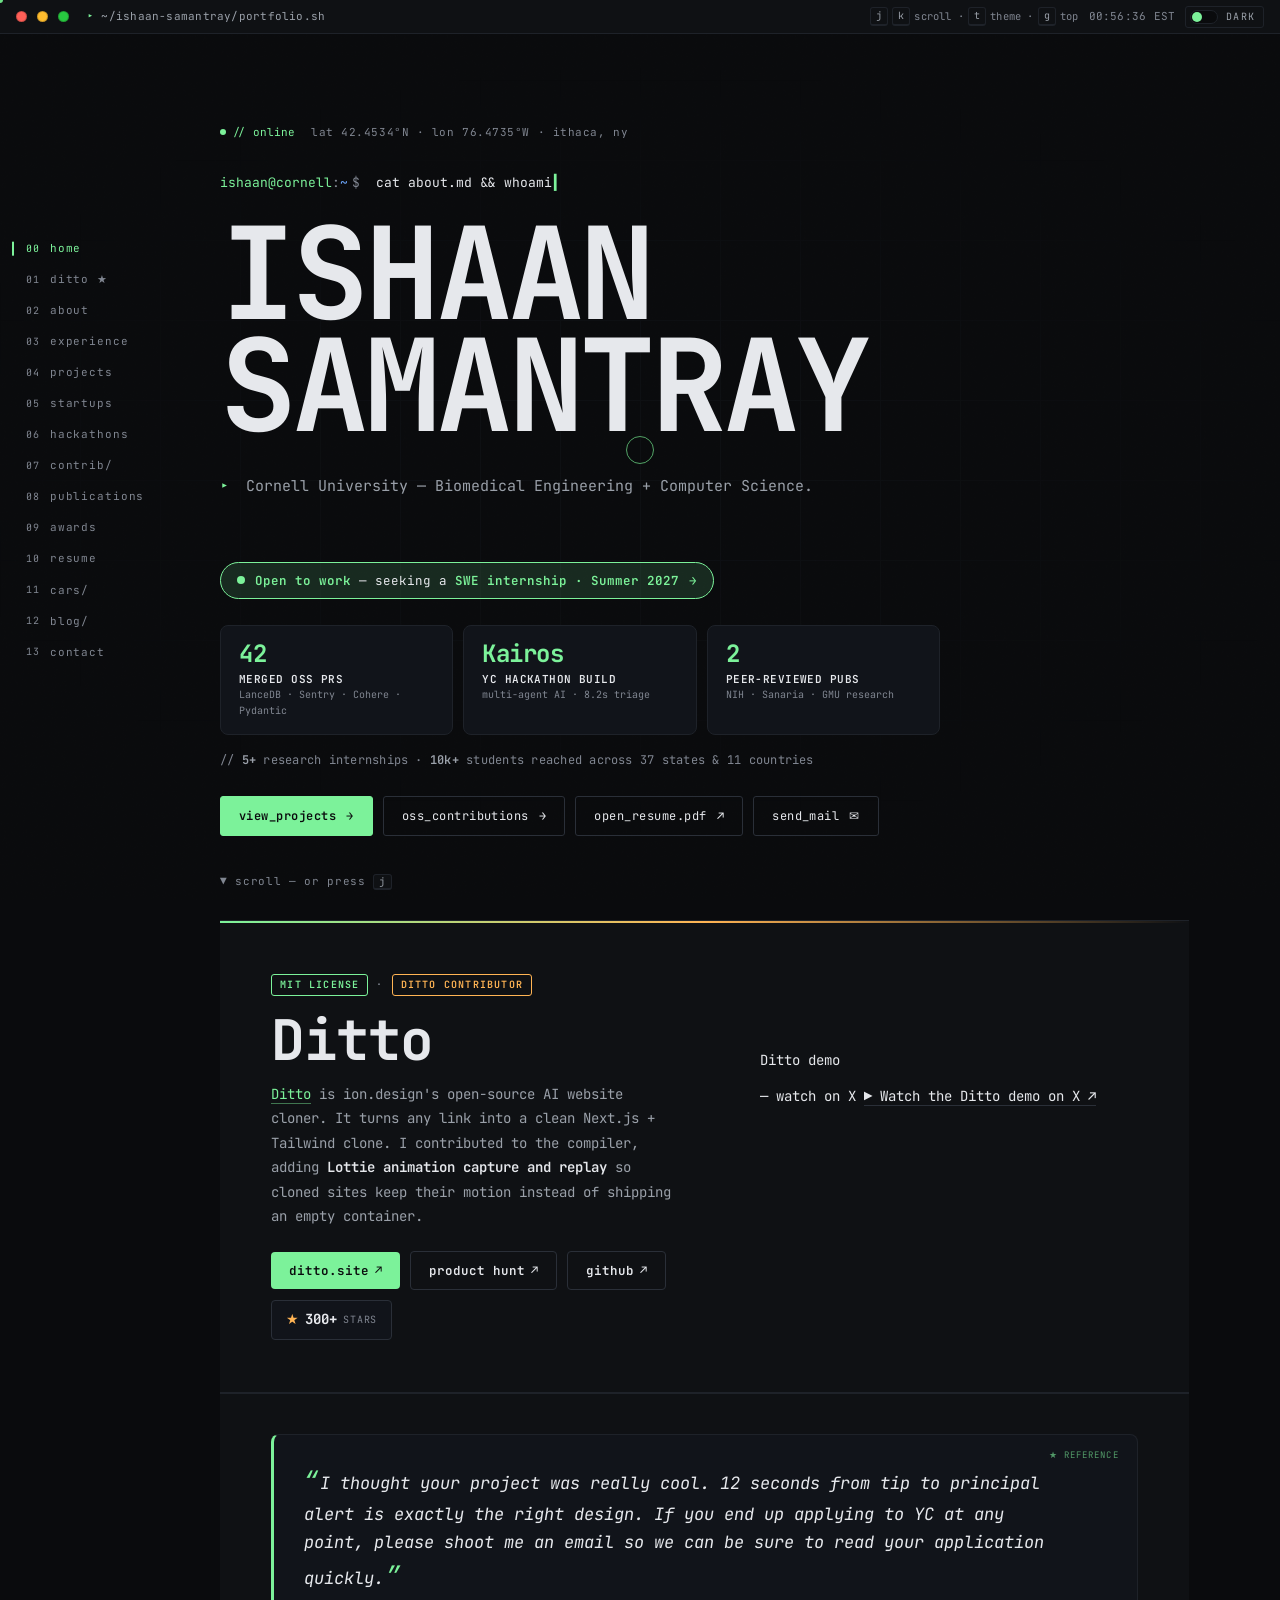
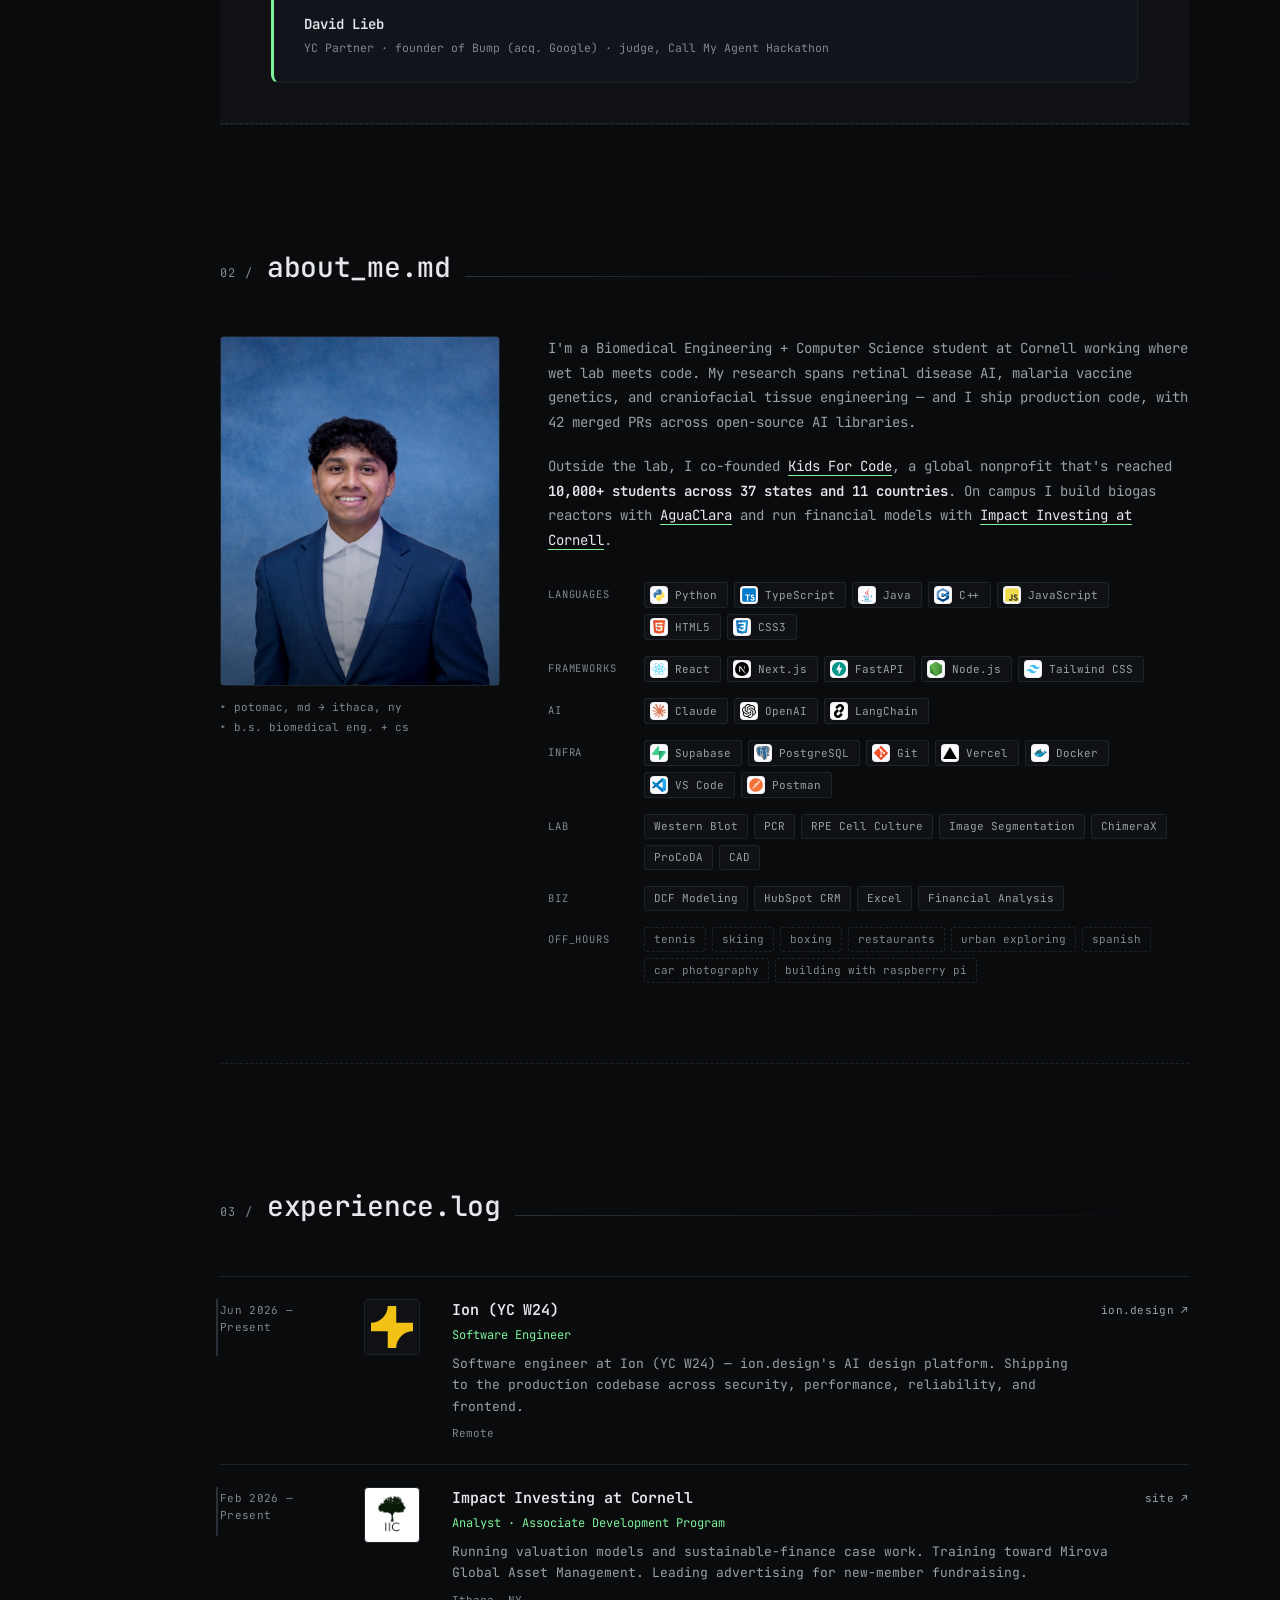
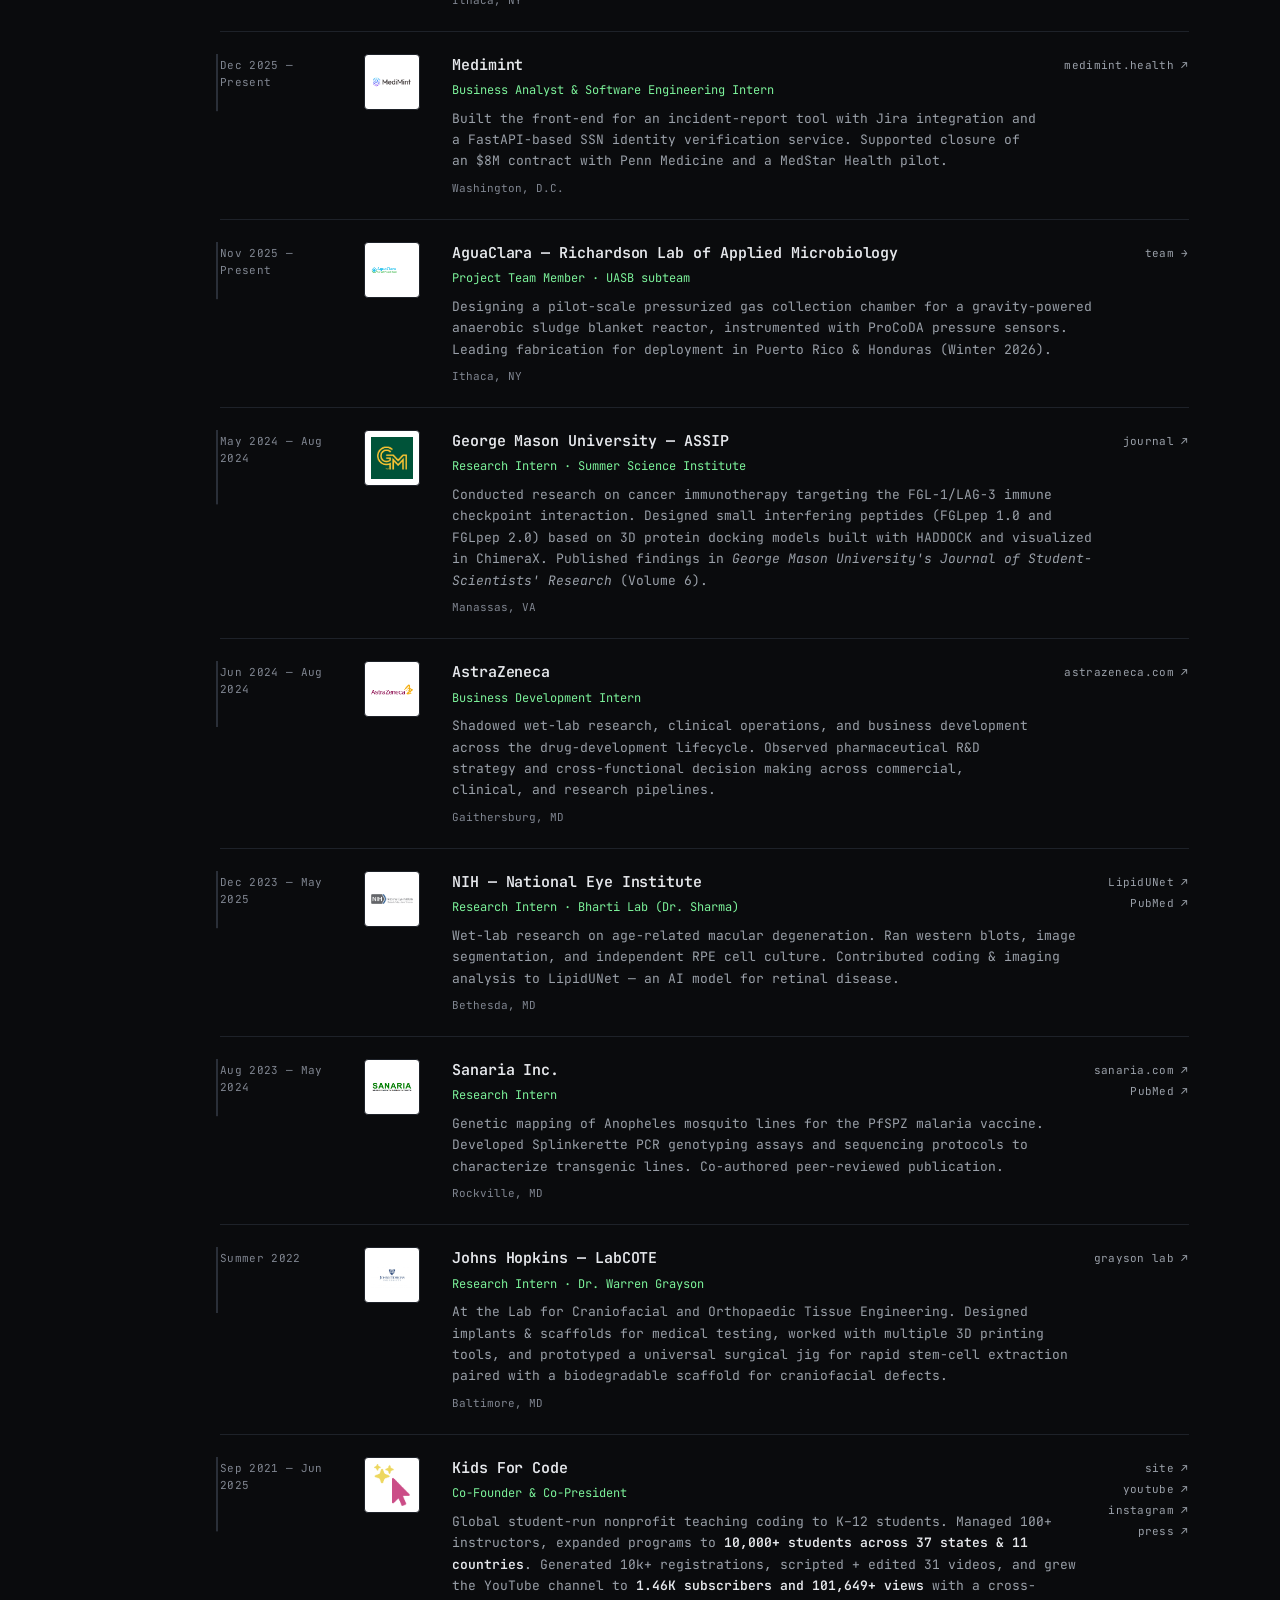
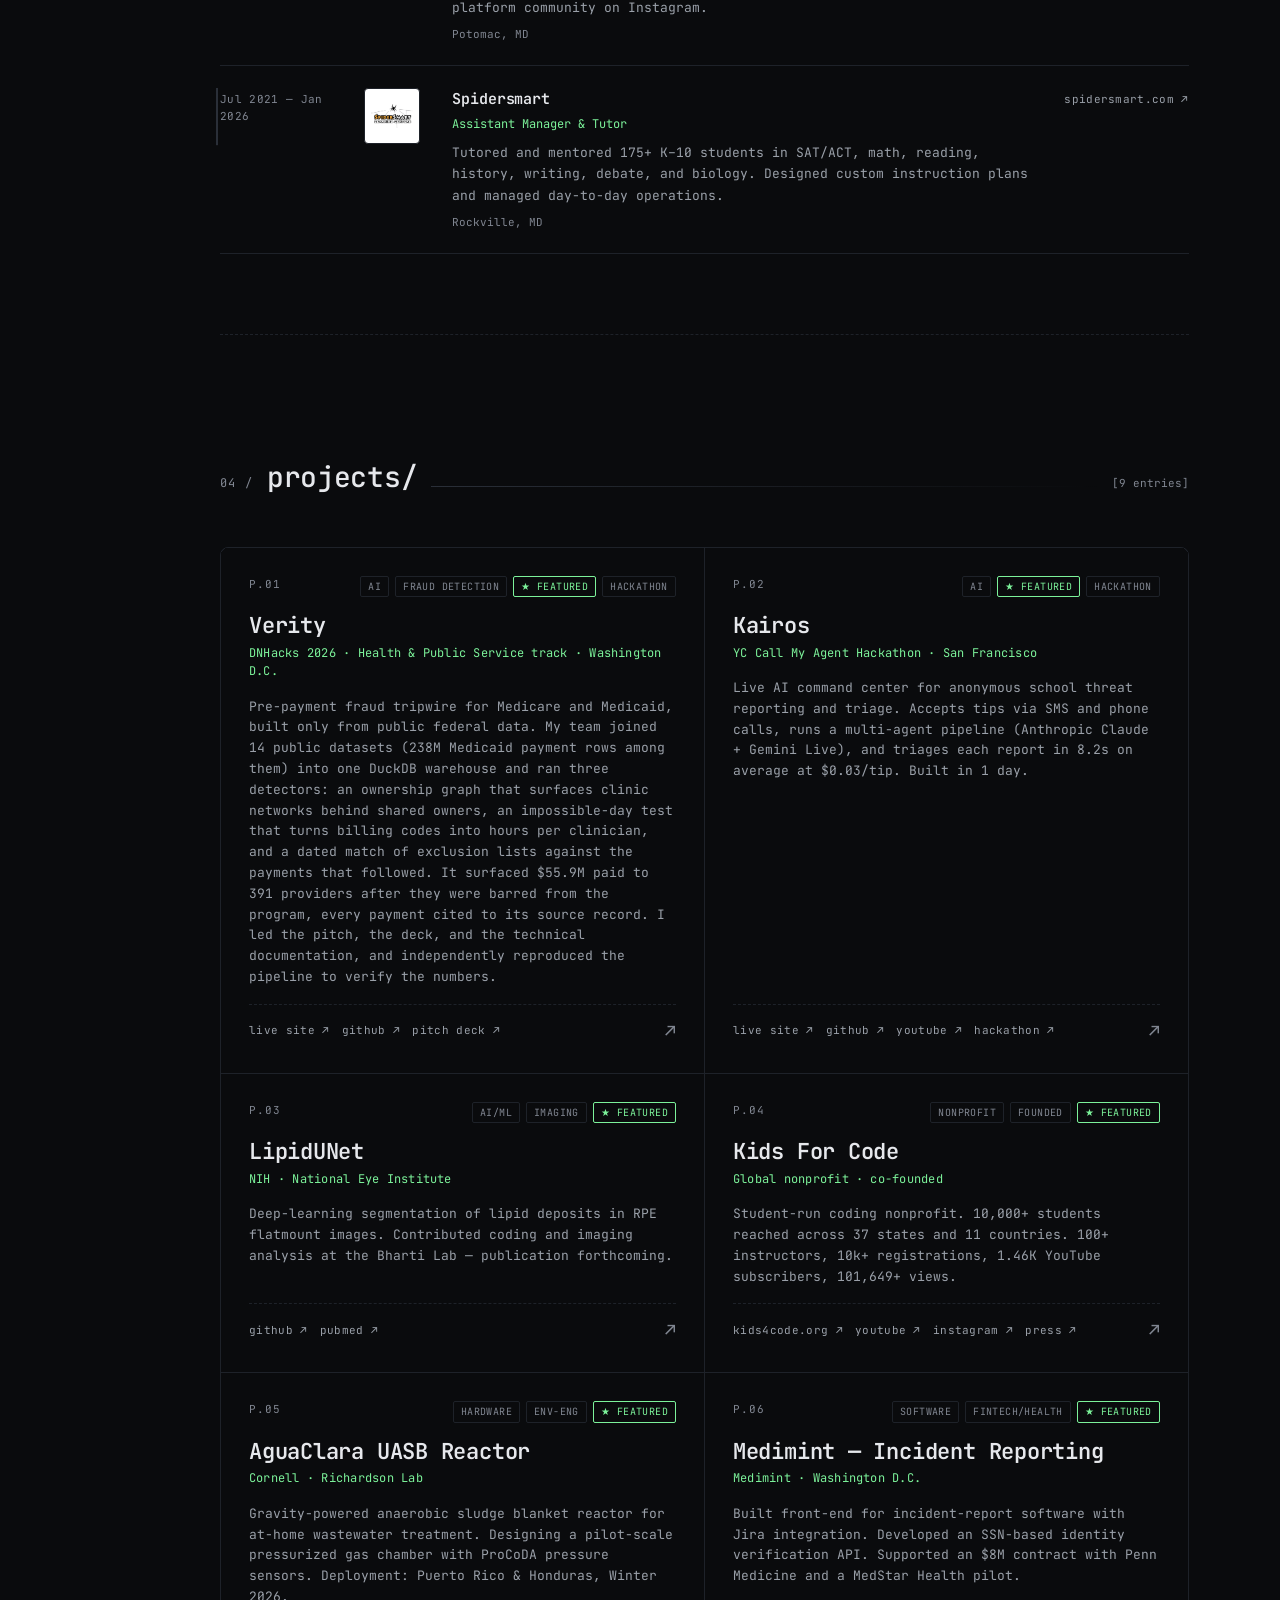
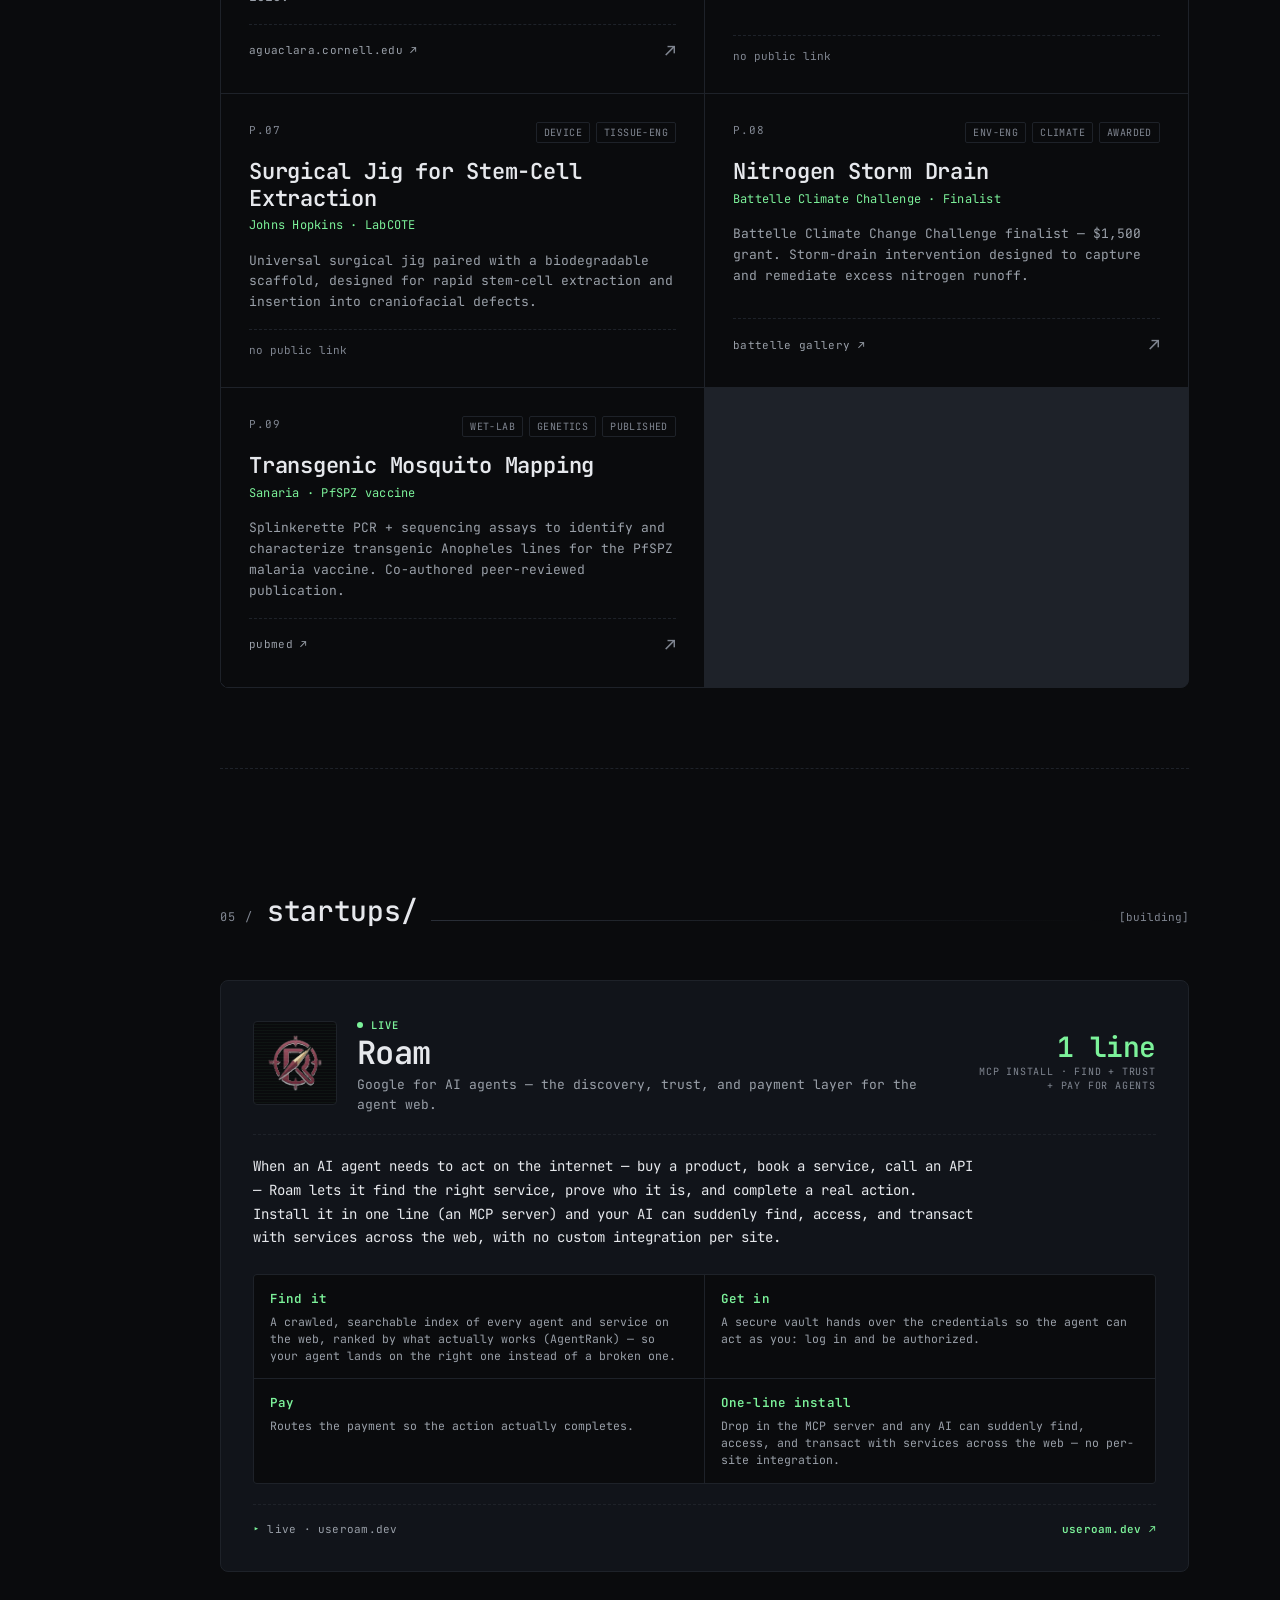
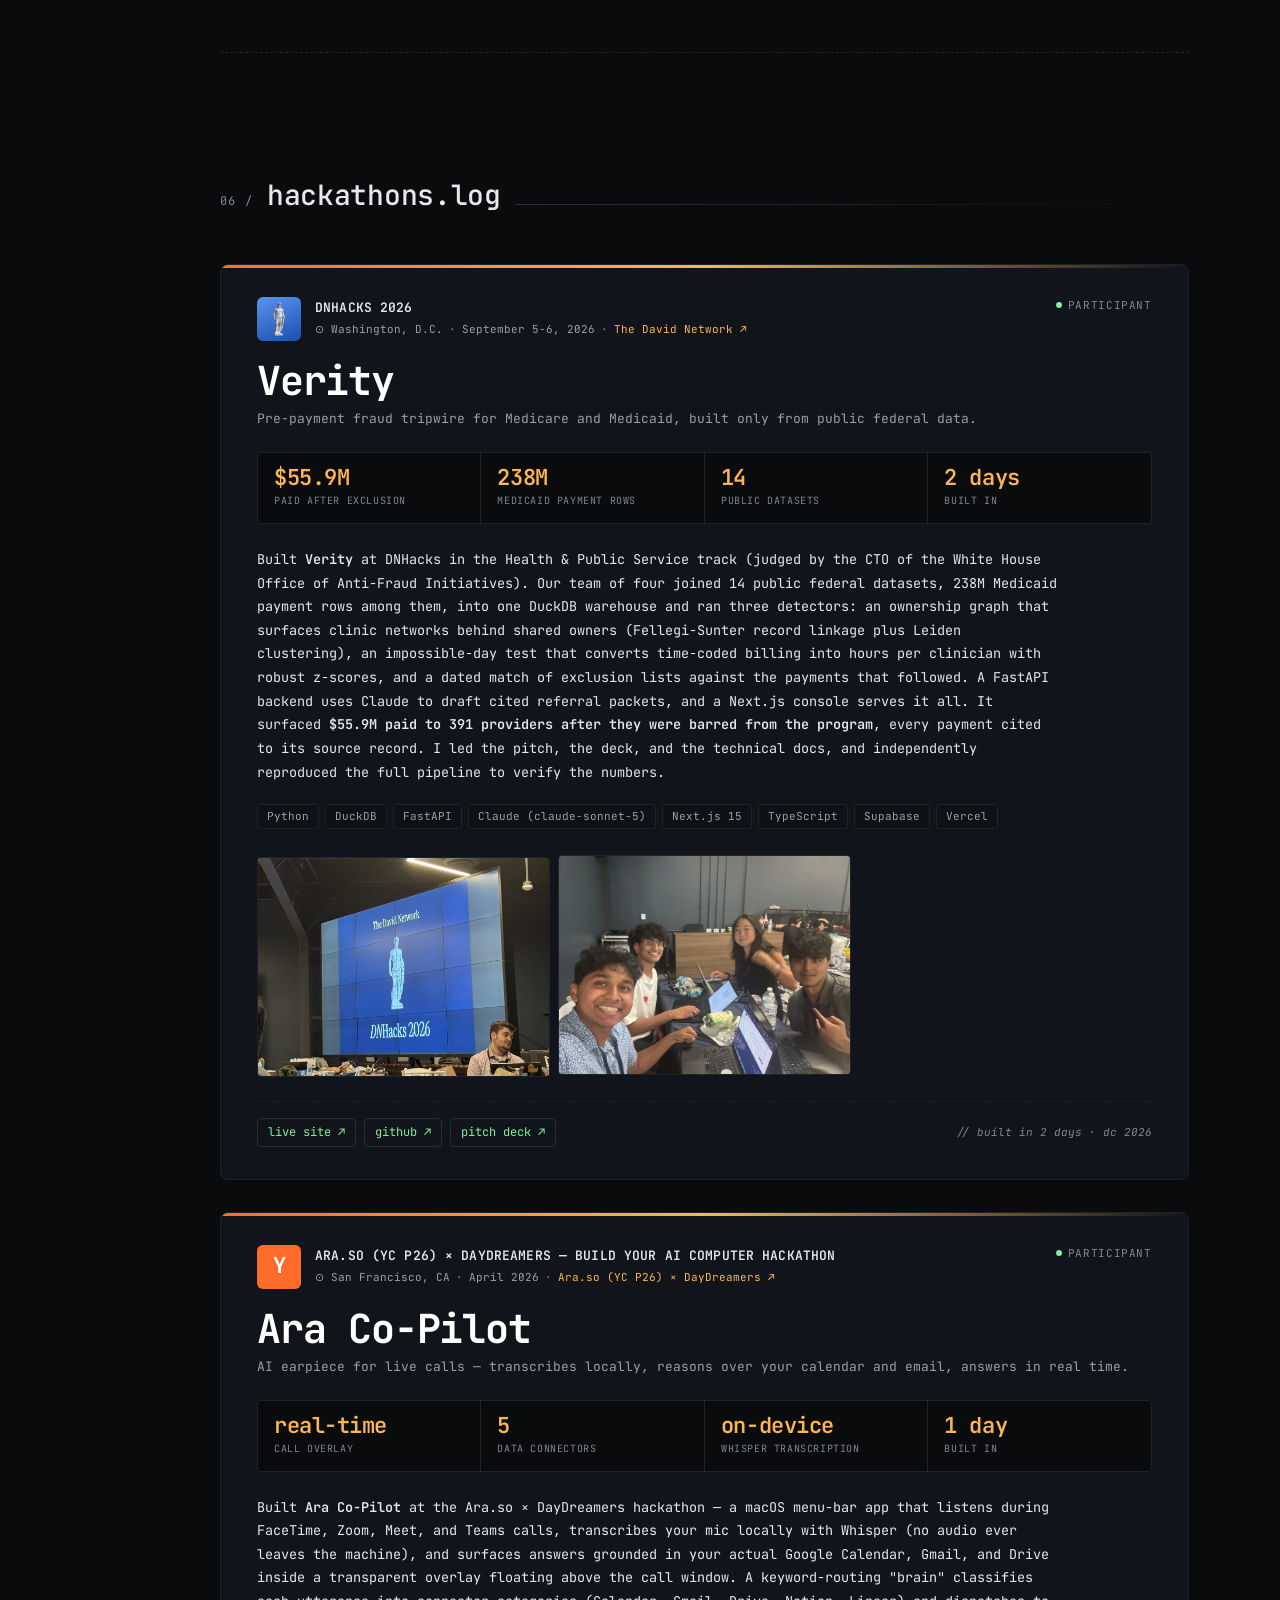
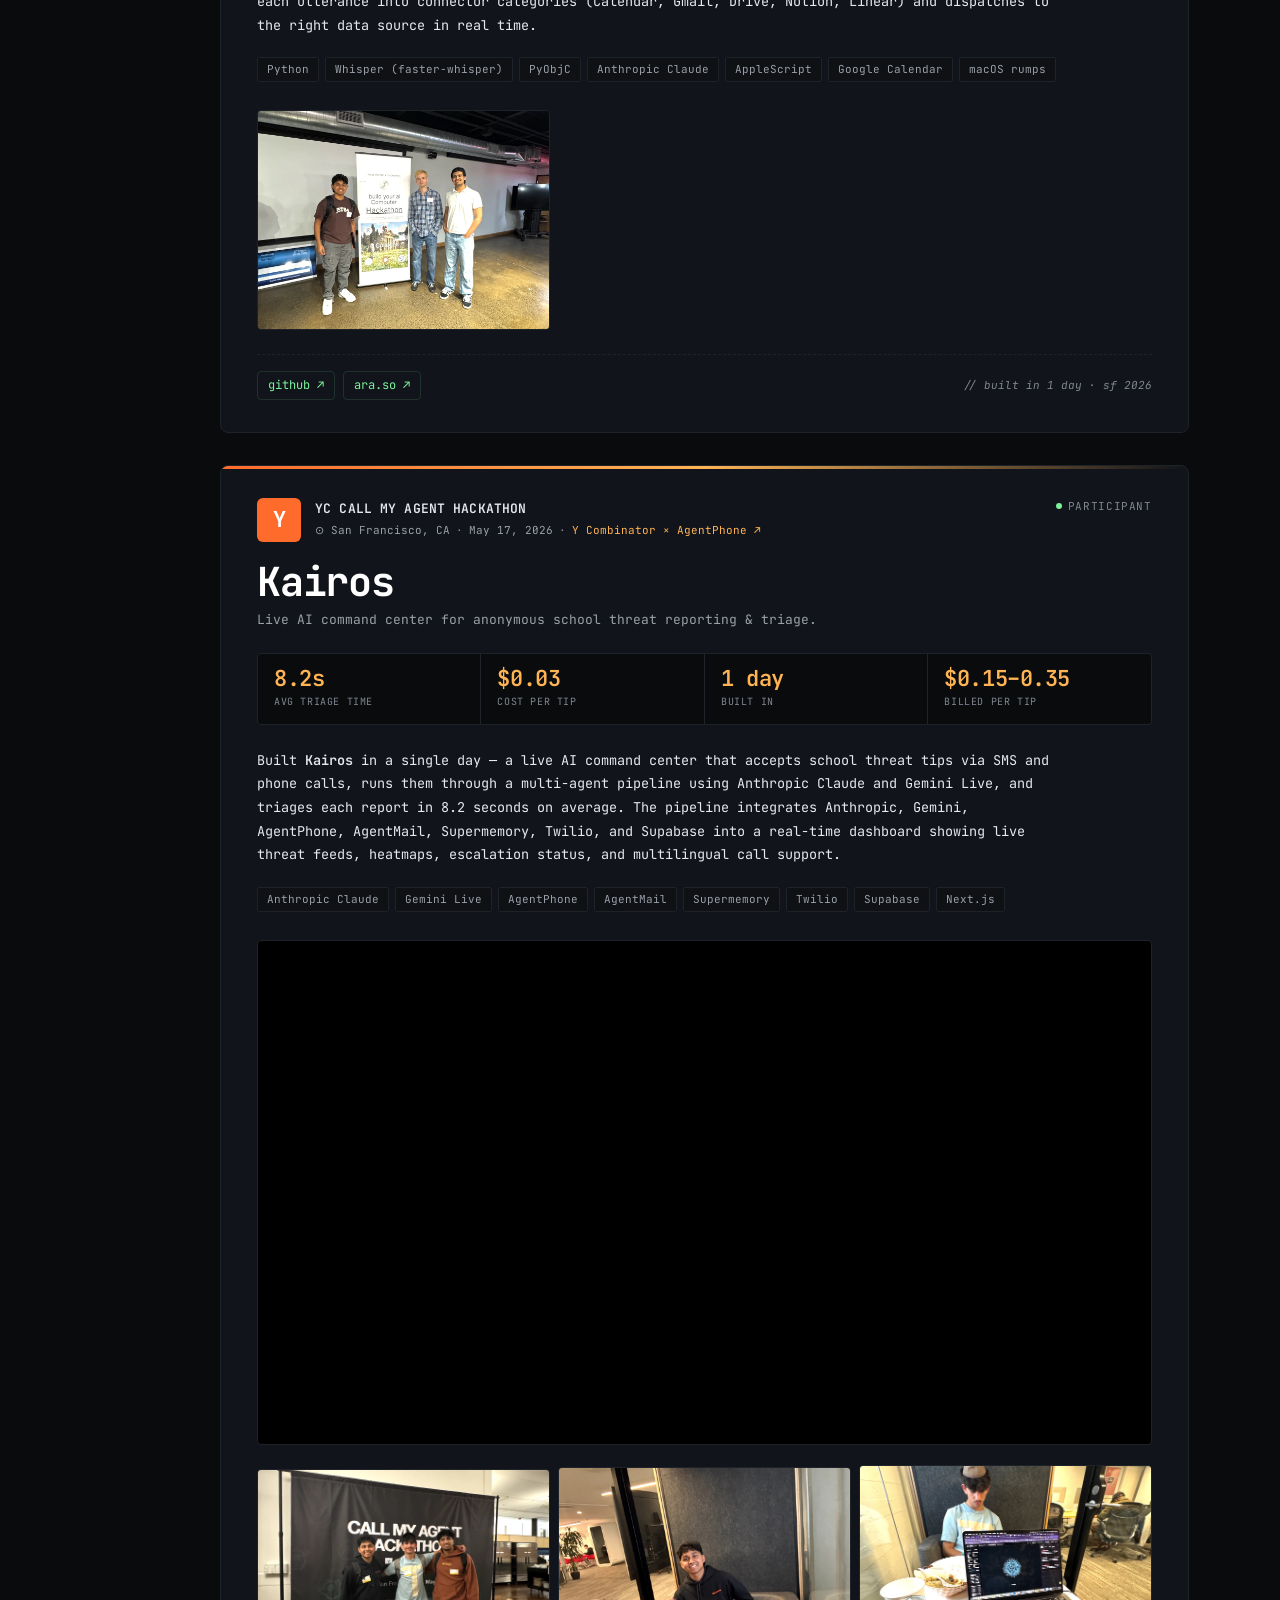
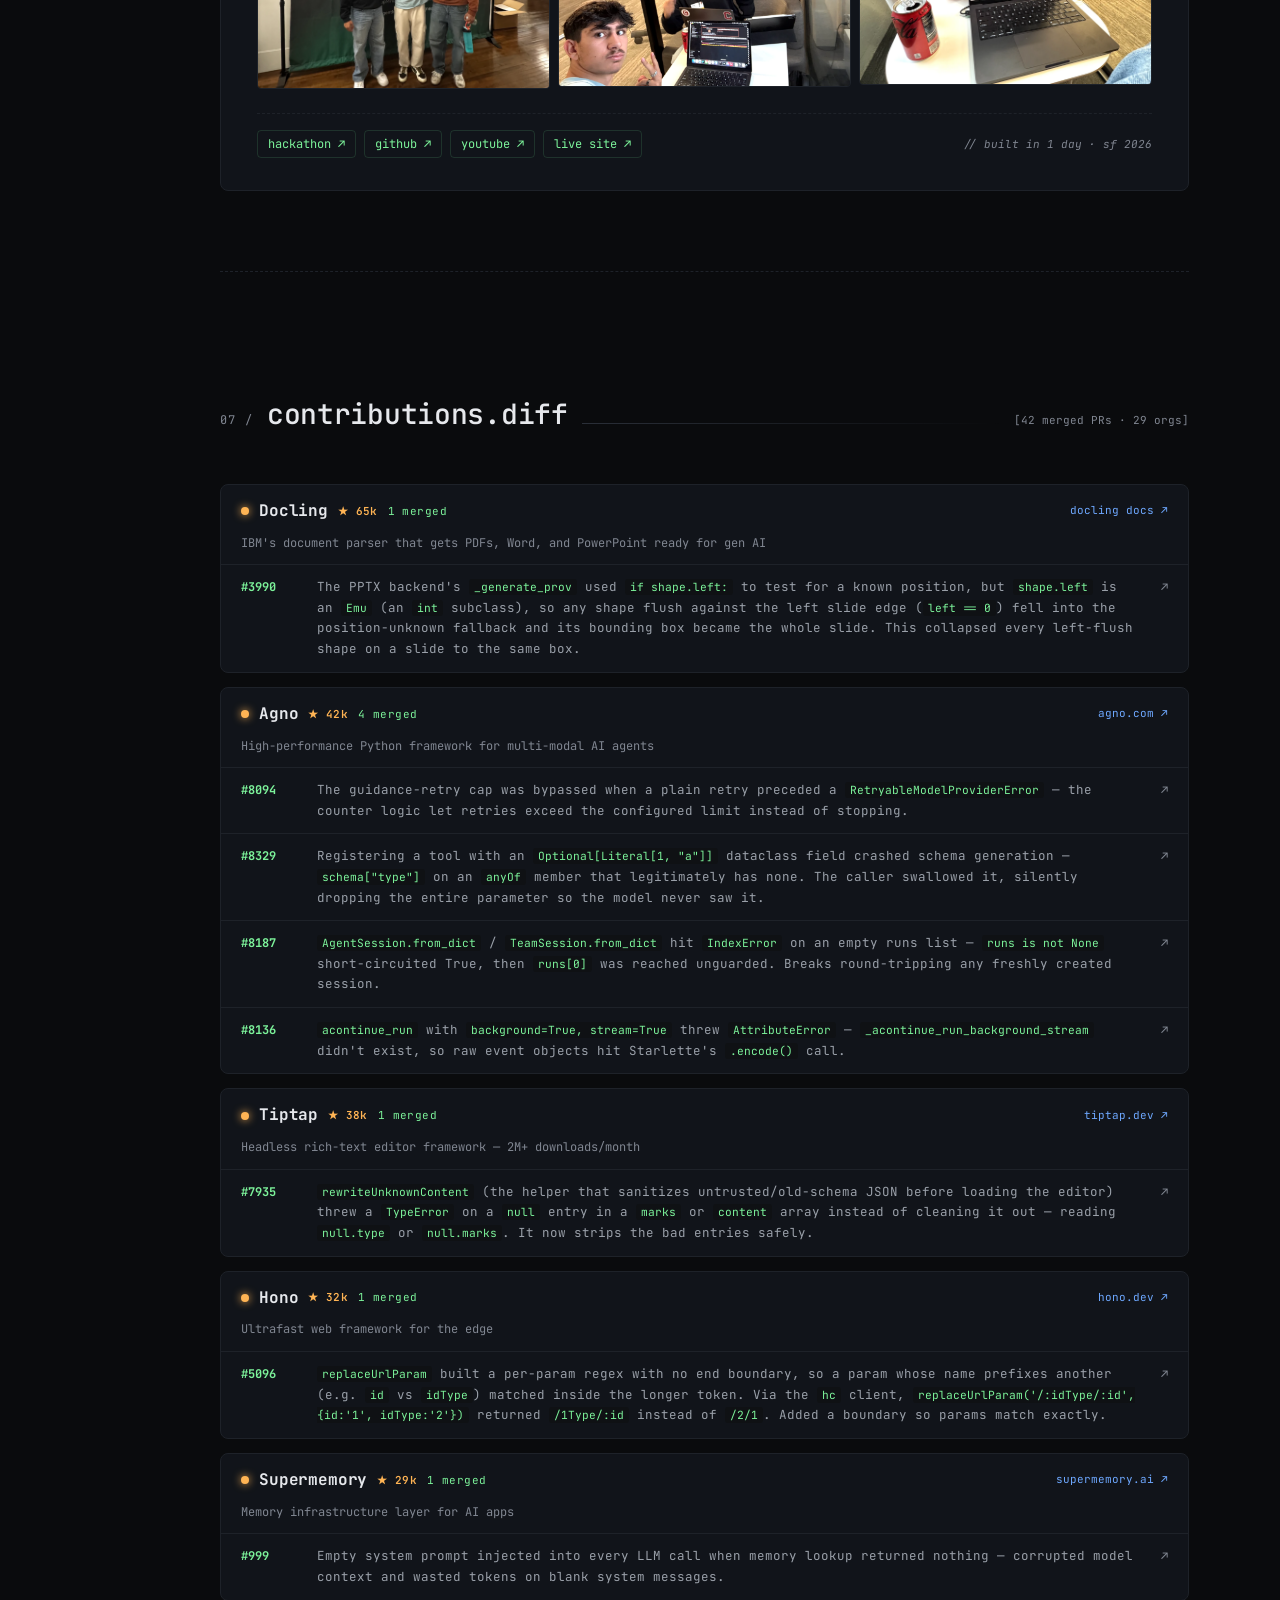
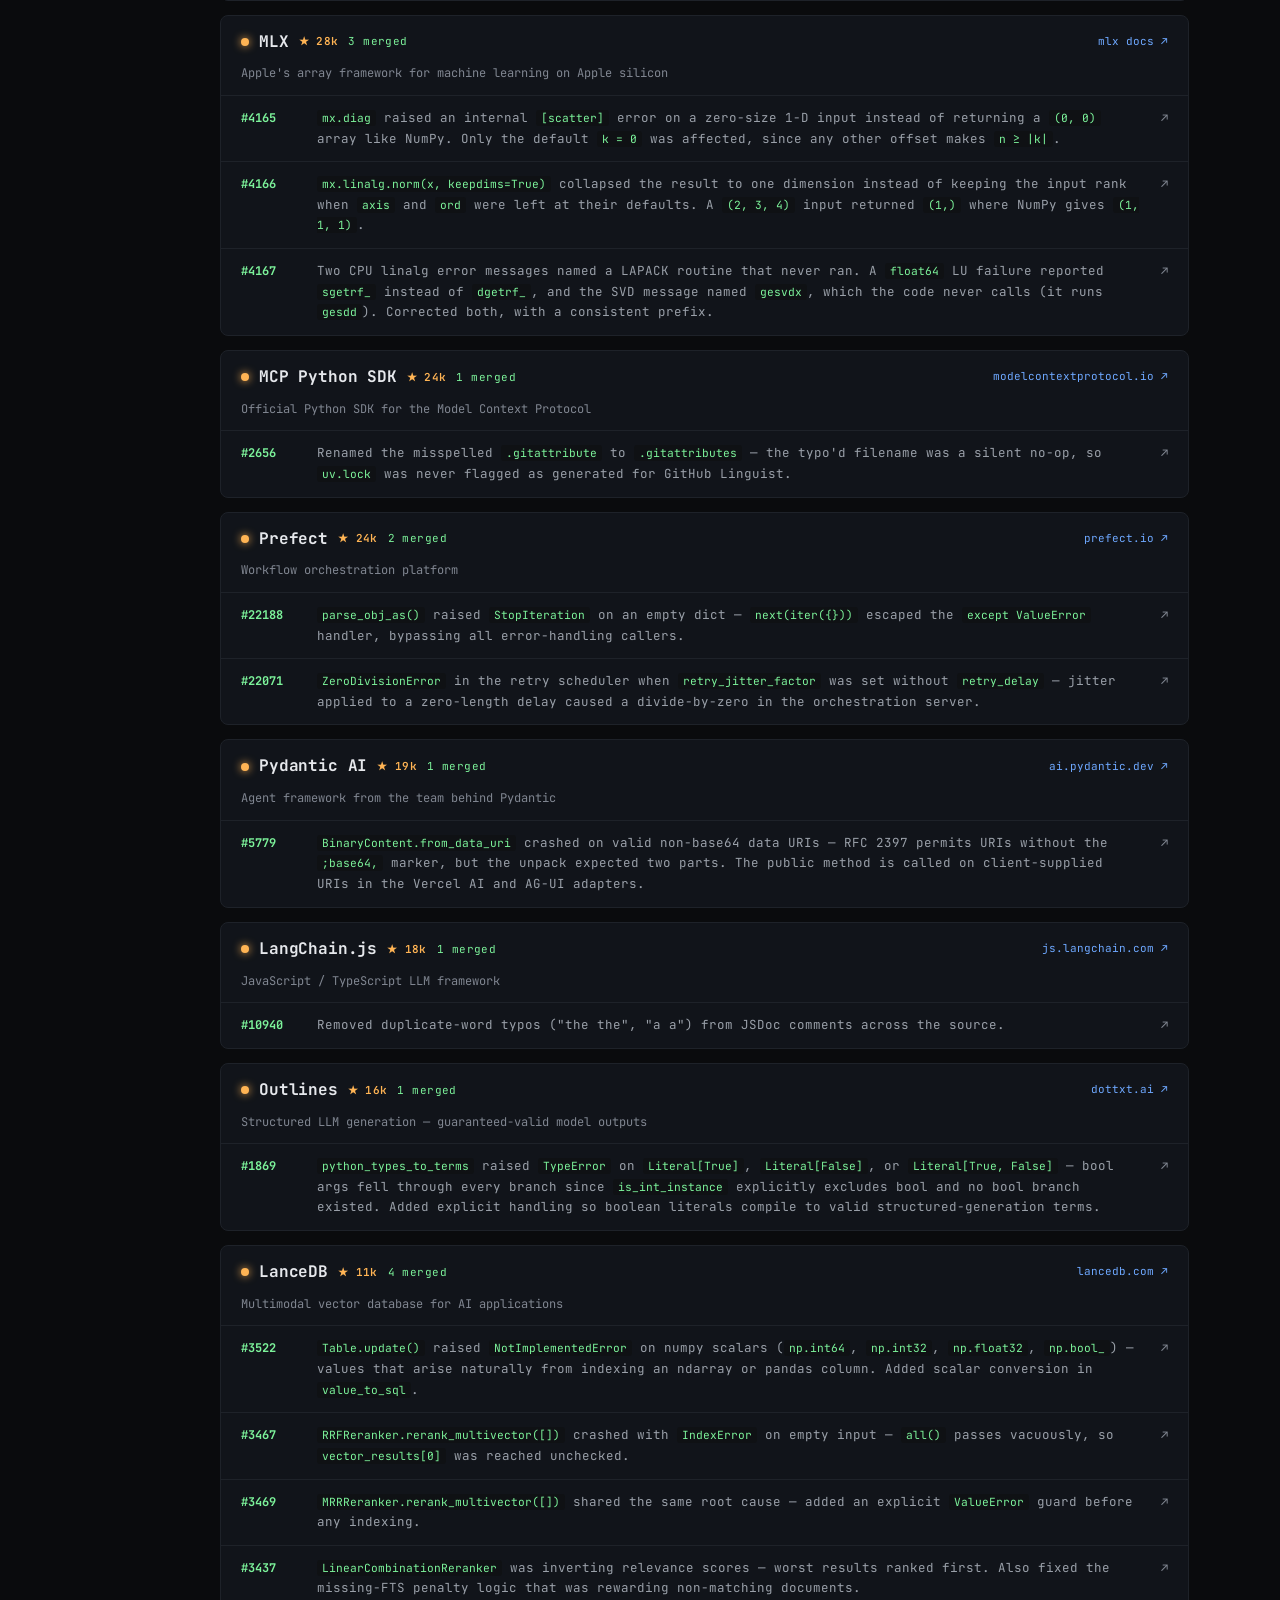
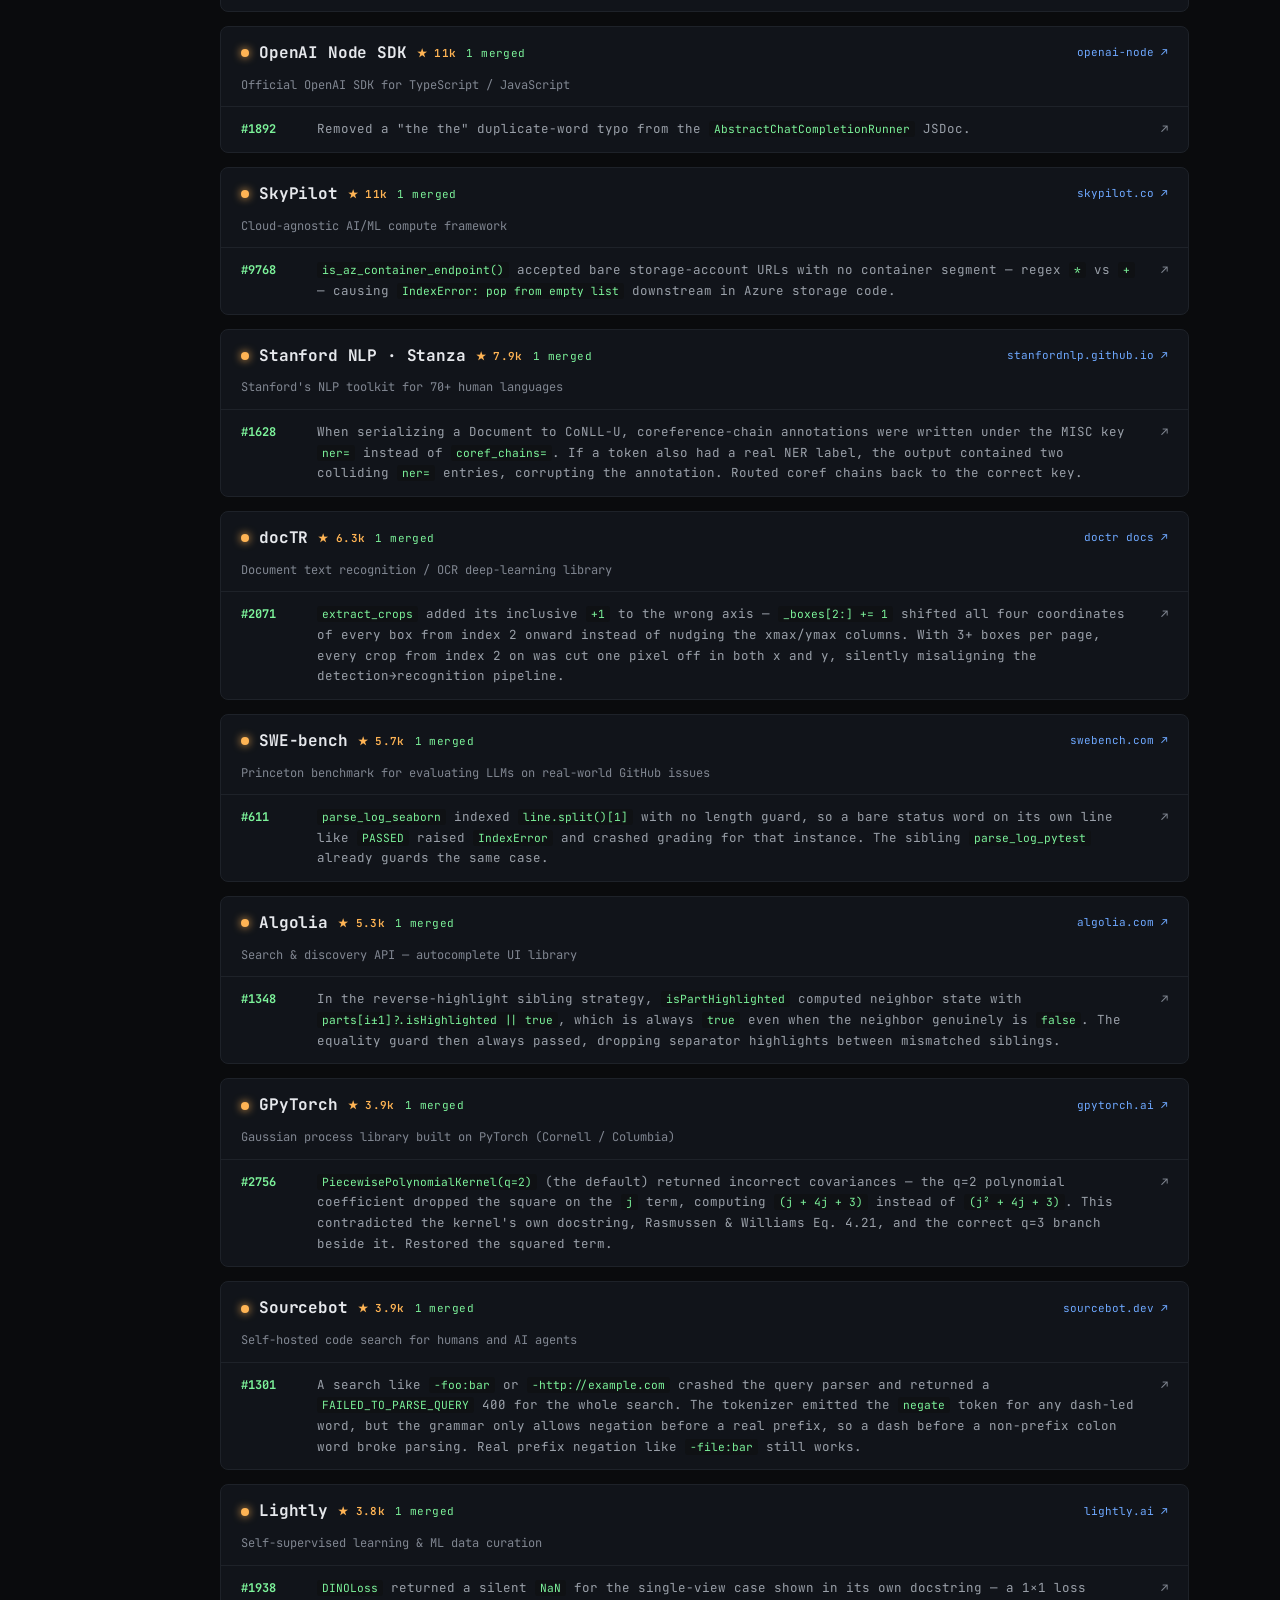
==== index.html @ f6af76b7 "DNHacks/Verity: add event photos and DNHacks badge" ====
<!doctype html>
<html lang="en">
<head>
<meta charset="utf-8"/>
<meta name="viewport" content="width=device-width,initial-scale=1"/>
<title>Ishaan Samantray — Biomedical Engineering + CS @ Cornell</title>
<meta name="description" content="Ishaan Samantray — Biomedical Engineering + Computer Science at Cornell. 42 merged open-source PRs (LanceDB, Sentry, Cohere, Pydantic, Langfuse), AI hackathon builds, and peer-reviewed research. Seeking a SWE internship for Summer 2027." />
<link rel="canonical" href="https://ishaansamantray.com/" />

<!-- Open Graph / social preview -->
<meta property="og:type" content="website" />
<meta property="og:url" content="https://ishaansamantray.com/" />
<meta property="og:title" content="Ishaan Samantray — Biomedical Engineering + CS @ Cornell" />
<meta property="og:description" content="42 merged open-source PRs · AI hackathon builds · peer-reviewed research. Seeking a SWE internship — Summer 2027." />
<meta property="og:image" content="https://ishaansamantray.com/assets/og-card.png" />
<meta property="og:image:width" content="1200" />
<meta property="og:image:height" content="630" />
<meta property="og:image:alt" content="Ishaan Samantray — Biomedical Engineering + CS at Cornell" />
<meta property="og:site_name" content="Ishaan Samantray" />

<!-- Twitter -->
<meta name="twitter:card" content="summary_large_image" />
<meta name="twitter:title" content="Ishaan Samantray — Biomedical Engineering + CS @ Cornell" />
<meta name="twitter:description" content="42 merged open-source PRs · AI hackathon builds · peer-reviewed research. Seeking a SWE internship — Summer 2027." />
<meta name="twitter:image" content="https://ishaansamantray.com/assets/og-card.png" />
<meta name="twitter:image:alt" content="Ishaan Samantray — Biomedical Engineering + CS at Cornell" />

<!-- Favicon (SVG monogram — IS in terminal green) -->
<link rel="icon" type="image/svg+xml" href="favicon.svg" />
<link rel="mask-icon" href="favicon.svg" color="#7cf29a" />
<meta name="theme-color" content="#0a0b0d" />

<link rel="preconnect" href="https://fonts.googleapis.com">
<link rel="preconnect" href="https://fonts.gstatic.com" crossorigin>
<link href="https://fonts.googleapis.com/css2?family=JetBrains+Mono:ital,wght@0,300;0,400;0,500;0,600;0,700;1,400&display=swap" rel="stylesheet">
<link rel="stylesheet" href="styles.css?v=21">

<!-- Privacy-friendly analytics (GoatCounter). To activate: register the free
     subdomain "ishaansamantray" at https://www.goatcounter.com/ — once claimed,
     this records visits with no cookies and no banner needed. -->
<script data-goatcounter="https://ishaansamantray.goatcounter.com/count"
        async src="//gc.zgo.at/count.js"></script>

<!-- Structured data so search engines can build a Person entity -->
<script type="application/ld+json">
{
  "@context": "https://schema.org",
  "@type": "Person",
  "name": "Ishaan Samantray",
  "url": "https://ishaansamantray.com/",
  "email": "is455@cornell.edu",
  "image": "https://ishaansamantray.com/assets/profile.jpg",
  "jobTitle": "Biomedical Engineering + Computer Science Student",
  "alumniOf": { "@type": "CollegeOrUniversity", "name": "Cornell University" },
  "sameAs": [
    "https://www.linkedin.com/in/ishaan-samantray1/",
    "https://github.com/devteamaegis",
    "https://x.com/IshaanSamantray",
    "https://www.instagram.com/ishaan.s06/"
  ]
}
</script>
</head>
<body data-theme="dark">
<a href="#home" class="skip-link">skip to content</a>

<!-- ============ CURSOR ORBS ============ -->
<div class="cursor-dot" id="cursorDot"></div>
<div class="cursor-ring" id="cursorRing"></div>

<!-- ============ GRID BACKDROP ============ -->
<div class="grid-bg" aria-hidden="true"></div>
<div class="noise" aria-hidden="true"></div>

<!-- ============ TOP BAR ============ -->
<header class="topbar">
  <div class="topbar-left">
    <span class="dot dot-red"></span>
    <span class="dot dot-amber"></span>
    <span class="dot dot-green"></span>
    <span class="topbar-path">~/ishaan-samantray/portfolio.sh</span>
  </div>
  <div class="topbar-right">
    <span class="topbar-hint"><kbd>j</kbd><kbd>k</kbd> scroll · <kbd>t</kbd> theme · <kbd>g</kbd> top</span>
    <span class="status" id="statusClock">--:--:--</span>
    <button class="theme-toggle" id="themeToggle" aria-label="Toggle theme">
      <span class="theme-toggle-track">
        <span class="theme-toggle-thumb"></span>
      </span>
      <span class="theme-toggle-label" id="themeLabel">DARK</span>
    </button>
  </div>
</header>

<!-- ============ SIDE NAV (tabs) ============ -->
<nav class="sidenav" aria-label="Section navigation">
  <ol>
    <li><a href="#home" data-nav="home"><span class="nav-num">00</span><span class="nav-label">home</span></a></li>
    <li><a href="#ditto" data-nav="ditto"><span class="nav-num">01</span><span class="nav-label">ditto ★</span></a></li>
    <li><a href="#about" data-nav="about"><span class="nav-num">02</span><span class="nav-label">about</span></a></li>
    <li><a href="#experience" data-nav="experience"><span class="nav-num">03</span><span class="nav-label">experience</span></a></li>
    <li><a href="#projects" data-nav="projects"><span class="nav-num">04</span><span class="nav-label">projects</span></a></li>
    <li><a href="#startups" data-nav="startups"><span class="nav-num">05</span><span class="nav-label">startups</span></a></li>
    <li><a href="#hackathons" data-nav="hackathons"><span class="nav-num">06</span><span class="nav-label">hackathons</span></a></li>
    <li><a href="#contributions" data-nav="contributions"><span class="nav-num">07</span><span class="nav-label">contrib/</span></a></li>
    <li><a href="#publications" data-nav="publications"><span class="nav-num">08</span><span class="nav-label">publications</span></a></li>
    <li><a href="#awards" data-nav="awards"><span class="nav-num">09</span><span class="nav-label">awards</span></a></li>
    <li><a href="#resume" data-nav="resume"><span class="nav-num">10</span><span class="nav-label">resume</span></a></li>
    <li><a href="#cars" data-nav="cars"><span class="nav-num">11</span><span class="nav-label">cars/</span></a></li>
    <li><a href="#blog" data-nav="blog"><span class="nav-num">12</span><span class="nav-label">blog/</span></a></li>
    <li><a href="#contact" data-nav="contact"><span class="nav-num">13</span><span class="nav-label">contact</span></a></li>
  </ol>
</nav>

<main>

  <!-- ============ SPACE GAME (temporarily disabled) ============ -->
  <!-- To restore: uncomment the Three.js + space-game.js scripts at bottom,
       and replace this comment block with the full game HTML from git history -->
  <!-- GAME_HTML_STORED_IN_GIT -->

  <!-- ============ HOME / HERO ============ -->
  <section id="home" class="hero" data-screen-label="home">
    <div class="hero-inner">
      <div class="hero-meta">
        <span class="tag">// online</span>
        <span class="meta-line">lat 42.4534°N  ·  lon 76.4735°W  ·  ithaca, ny</span>
      </div>

      <div class="hero-prompt">
        <span class="prompt-user">ishaan@cornell</span><span class="prompt-colon">:</span><span class="prompt-path">~</span><span class="prompt-dollar">$</span>
        <span id="heroCmd" class="prompt-cmd"></span><span class="caret">▍</span>
      </div>

      <h1 class="hero-name" id="heroName" aria-label="Ishaan Samantray">
        <span class="hn-line"><span class="hn-word" data-w="ISHAAN">ISHAAN</span></span>
        <span class="hn-line"><span class="hn-word" data-w="SAMANTRAY">SAMANTRAY</span></span>
      </h1>

      <div class="hero-sub">
        <div class="hero-sub-line"><span class="bullet">▸</span> Cornell University — Biomedical Engineering + Computer Science.</div>
      </div>

      <!-- availability / intent banner -->
      <a href="mailto:is455@cornell.edu?subject=SWE%20Internship%20—%20Summer%202027" class="hero-avail" data-cursor="link">
        <span class="hero-avail-dot"></span>
        <span class="hero-avail-text"><strong>Open to work</strong> — seeking a <strong>SWE internship · Summer 2027</strong></span>
        <span class="hero-avail-arr">→</span>
      </a>

      <!-- selected highlights strip -->
      <div class="hero-highlights">
        <a class="hl" href="#contributions" data-cursor="link">
          <span class="hl-num">42</span>
          <span class="hl-label">merged OSS PRs<br><span class="hl-sub">LanceDB · Sentry · Cohere · Pydantic</span></span>
        </a>
        <a class="hl" href="#projects" data-cursor="link">
          <span class="hl-num">Kairos</span>
          <span class="hl-label">YC hackathon build<br><span class="hl-sub">multi-agent AI · 8.2s triage</span></span>
        </a>
        <a class="hl" href="#publications" data-cursor="link">
          <span class="hl-num">2</span>
          <span class="hl-label">peer-reviewed pubs<br><span class="hl-sub">NIH · Sanaria · GMU research</span></span>
        </a>
      </div>

      <div class="hero-proof">// <b>5+</b> research internships · <b>10k+</b> students reached across 37 states &amp; 11 countries</div>

      <div class="hero-cta">
        <a href="#projects" class="btn btn-primary" data-cursor="link">
          <span>view_projects</span><span class="arr">→</span>
        </a>
        <a href="#contributions" class="btn btn-ghost" data-cursor="link">
          <span>oss_contributions</span><span class="arr">→</span>
        </a>
        <a href="assets/IshaanSamantray-Resume.pdf?v=3" target="_blank" rel="noopener" class="btn btn-ghost" data-cursor="link">
          <span>open_resume.pdf</span><span class="arr">↗</span>
        </a>
        <a href="mailto:is455@cornell.edu" class="btn btn-ghost" data-cursor="link">
          <span>send_mail</span><span class="arr">✉</span>
        </a>
      </div>
    </div>

    <div class="scroll-hint">▼ scroll — or press <kbd>j</kbd></div>

  </section>

  <!-- ============ DITTO FEATURE ============ -->
  <section id="ditto" class="ditto-feature" data-screen-label="ditto">
    <div class="ditto-inner">
      <div class="ditto-text">
        <div class="ditto-badge">
          <span class="ditto-badge-mit">MIT LICENSE</span>
          <span class="ditto-badge-sep">·</span>
          <span class="ditto-badge-contrib">DITTO CONTRIBUTOR</span>
        </div>
        <h2 class="ditto-title">Ditto</h2>
        <p class="ditto-desc">
          <a href="https://www.ditto.site" target="_blank" rel="noopener">Ditto</a> is ion.design's open-source AI website cloner. It turns any link into a clean Next.js + Tailwind clone. I contributed to the compiler, adding <strong>Lottie animation capture and replay</strong> so cloned sites keep their motion instead of shipping an empty container.
        </p>
        <div class="ditto-actions">
          <a class="ditto-btn" href="https://www.ditto.site" target="_blank" rel="noopener" data-cursor="link">ditto.site <span class="arr">↗</span></a>
          <a class="ditto-btn ditto-btn-ghost" href="https://www.producthunt.com/products/ditto-site" target="_blank" rel="noopener" data-cursor="link">product hunt <span class="arr">↗</span></a>
          <a class="ditto-btn ditto-btn-ghost" href="https://github.com/ion-design/ditto.site" target="_blank" rel="noopener" data-cursor="link">github <span class="arr">↗</span></a>
          <a class="ditto-star" href="https://github.com/ion-design/ditto.site" target="_blank" rel="noopener" title="ion-design/ditto.site on GitHub" data-cursor="link">
            <span class="ditto-star-ico">★</span>
            <span class="ditto-star-count" id="dittoStars">…</span>
            <span class="ditto-star-label">stars</span>
          </a>
        </div>
      </div>
      <div class="ditto-video">
        <blockquote class="twitter-tweet" data-theme="dark" data-conversation="none" data-align="center">
          <p lang="en" dir="ltr">Ditto demo</p>
          &mdash; watch on X
          <a href="https://twitter.com/samraaj/status/2074232720851652821">▶ Watch the Ditto demo on X ↗</a>
        </blockquote>
      </div>
    </div>
  </section>

  <!-- ============ REFERENCES / TESTIMONIALS (hidden until populated) ============ -->
  <section id="references" class="references-band" data-screen-label="references" style="display:none">
    <div class="refs-list" id="refsList"></div>
  </section>

  <!-- ============ NOW / RECENT NEWS ============ -->
  <div class="now-panel" id="nowPanel" aria-label="Recent news" style="display:none">
    <div class="now-header">
      <span class="now-pulse"></span>
      <span class="now-label">now</span>
      <span class="now-sub">// what I'm currently building</span>
    </div>
    <div class="now-cards" id="nowCards">
      <!-- injected by JS -->
    </div>
  </div>

  <!-- ============ ABOUT ============ -->
  <section id="about" class="section" data-screen-label="about">
    <div class="section-head">
      <span class="section-num">02 /</span>
      <h2 class="section-title">about_me.md</h2>
      <span class="section-rule"></span>
    </div>

    <div class="about-grid">
      <div class="about-photo">
        <div class="photo-frame" id="photoFrame">
          <div class="photo-placeholder">
            <span class="ph-text">[ your_photo.jpg ]</span>
            <span class="ph-sub">drop a photo in <code>assets/profile.jpg</code></span>
          </div>
          <img id="profileImg" src="assets/profile.jpg?v=1" alt="Ishaan Samantray" loading="lazy" decoding="async">
          <div class="photo-overlay"></div>
        </div>
        <div class="photo-caption">
          <div>▸ potomac, md → ithaca, ny</div>
          <div>▸ b.s. biomedical eng. + cs</div>
        </div>
      </div>

      <div class="about-copy">
        <p class="lede">
          I'm a Biomedical Engineering + Computer Science student at Cornell working where wet lab meets code.
          My research spans retinal disease AI, malaria vaccine genetics,
          and craniofacial tissue engineering — and I ship production code, with 42 merged PRs across open-source AI libraries.
        </p>

        <p>
          Outside the lab, I co-founded <a href="https://kids4code.org/teachers" target="_blank" rel="noopener">Kids For Code</a>, a global nonprofit that's reached <b>10,000+ students across 37 states and 11 countries</b>. On campus I build biogas reactors with <a href="https://aguaclara.cornell.edu/Team" target="_blank" rel="noopener">AguaClara</a> and run financial models with <a href="#experience" data-nav="experience">Impact Investing at Cornell</a>.
        </p>

        <div class="stack">
          <div class="stack-row">
            <span class="stack-label">languages</span>
            <div class="stack-chips">
              <span class="chip chip-logo"><img src="assets/logos/tech/python.svg" alt="" loading="lazy" decoding="async">Python</span>
              <span class="chip chip-logo"><img src="assets/logos/tech/typescript.svg" alt="" loading="lazy" decoding="async">TypeScript</span>
              <span class="chip chip-logo"><img src="assets/logos/tech/java.svg" alt="" loading="lazy" decoding="async">Java</span>
              <span class="chip chip-logo"><img src="assets/logos/tech/cplusplus.svg" alt="" loading="lazy" decoding="async">C++</span>
              <span class="chip chip-logo"><img src="assets/logos/tech/javascript.svg" alt="" loading="lazy" decoding="async">JavaScript</span>
              <span class="chip chip-logo"><img src="assets/logos/tech/html5.svg" alt="" loading="lazy" decoding="async">HTML5</span>
              <span class="chip chip-logo"><img src="assets/logos/tech/css3.svg" alt="" loading="lazy" decoding="async">CSS3</span>
            </div>
          </div>
          <div class="stack-row">
            <span class="stack-label">frameworks</span>
            <div class="stack-chips">
              <span class="chip chip-logo"><img src="assets/logos/tech/react.svg" alt="" loading="lazy" decoding="async">React</span>
              <span class="chip chip-logo"><img src="assets/logos/tech/nextjs.svg" alt="" loading="lazy" decoding="async">Next.js</span>
              <span class="chip chip-logo"><img src="assets/logos/tech/fastapi.svg" alt="" loading="lazy" decoding="async">FastAPI</span>
              <span class="chip chip-logo"><img src="assets/logos/tech/nodejs.svg" alt="" loading="lazy" decoding="async">Node.js</span>
              <span class="chip chip-logo"><img src="assets/logos/tech/tailwindcss.svg" alt="" loading="lazy" decoding="async">Tailwind CSS</span>
            </div>
          </div>
          <div class="stack-row">
            <span class="stack-label">ai</span>
            <div class="stack-chips">
              <span class="chip chip-logo"><img src="assets/logos/tech/claude.svg" alt="" loading="lazy" decoding="async">Claude</span>
              <span class="chip chip-logo"><img class="tech-mono" src="assets/logos/tech/openai.svg" alt="" loading="lazy" decoding="async">OpenAI</span>
              <span class="chip chip-logo"><img class="tech-mono" src="assets/logos/tech/langchain.svg" alt="" loading="lazy" decoding="async">LangChain</span>
            </div>
          </div>
          <div class="stack-row">
            <span class="stack-label">infra</span>
            <div class="stack-chips">
              <span class="chip chip-logo"><img src="assets/logos/tech/supabase.svg" alt="" loading="lazy" decoding="async">Supabase</span>
              <span class="chip chip-logo"><img src="assets/logos/tech/postgresql.svg" alt="" loading="lazy" decoding="async">PostgreSQL</span>
              <span class="chip chip-logo"><img src="assets/logos/tech/git.svg" alt="" loading="lazy" decoding="async">Git</span>
              <span class="chip chip-logo"><img src="assets/logos/tech/vercel.svg" alt="" loading="lazy" decoding="async">Vercel</span>
              <span class="chip chip-logo"><img src="assets/logos/tech/docker.svg" alt="" loading="lazy" decoding="async">Docker</span>
              <span class="chip chip-logo"><img src="assets/logos/tech/vscode.svg" alt="" loading="lazy" decoding="async">VS Code</span>
              <span class="chip chip-logo"><img src="assets/logos/tech/postman.svg" alt="" loading="lazy" decoding="async">Postman</span>
            </div>
          </div>
          <div class="stack-row">
            <span class="stack-label">lab</span>
            <div class="stack-chips">
              <span class="chip">Western Blot</span><span class="chip">PCR</span>
              <span class="chip">RPE Cell Culture</span><span class="chip">Image Segmentation</span>
              <span class="chip">ChimeraX</span><span class="chip">ProCoDA</span><span class="chip">CAD</span>
            </div>
          </div>
          <div class="stack-row">
            <span class="stack-label">biz</span>
            <div class="stack-chips">
              <span class="chip">DCF Modeling</span><span class="chip">HubSpot CRM</span>
              <span class="chip">Excel</span><span class="chip">Financial Analysis</span>
            </div>
          </div>
          <div class="stack-row">
            <span class="stack-label">off_hours</span>
            <div class="stack-chips ghost">
              <span class="chip">tennis</span><span class="chip">skiing</span>
              <span class="chip">boxing</span><span class="chip">restaurants</span>
              <span class="chip">urban exploring</span><span class="chip">spanish</span>
              <span class="chip">car photography</span><span class="chip">building with raspberry pi</span>
            </div>
          </div>
        </div>
      </div>
    </div>
  </section>

  <!-- ============ EXPERIENCE ============ -->
  <section id="experience" class="section" data-screen-label="experience">
    <div class="section-head">
      <span class="section-num">03 /</span>
      <h2 class="section-title">experience.log</h2>
      <span class="section-rule"></span>
    </div>

    <div class="timeline" id="timeline">
      <!-- rows injected by JS -->
    </div>
  </section>

  <!-- ============ PROJECTS ============ -->
  <section id="projects" class="section" data-screen-label="projects">
    <div class="section-head">
      <span class="section-num">04 /</span>
      <h2 class="section-title">projects/</h2>
      <span class="section-rule"></span>
      <span class="section-count" id="projectCount"></span>
    </div>

    <div class="projects-grid" id="projectsGrid"></div>
  </section>

  <!-- ============ STARTUPS ============ -->
  <section id="startups" class="section" data-screen-label="startups">
    <div class="section-head">
      <span class="section-num">05 /</span>
      <h2 class="section-title">startups/</h2>
      <span class="section-rule"></span>
      <span class="section-count">[building]</span>
    </div>

    <div class="startups" id="startupsList"></div>
  </section>

  <!-- ============ HACKATHONS ============ -->
  <section id="hackathons" class="section" data-screen-label="hackathons">
    <div class="section-head">
      <span class="section-num">06 /</span>
      <h2 class="section-title">hackathons.log</h2>
      <span class="section-rule"></span>
    </div>
    <div class="hackathons-list" id="hackathonsList"></div>
  </section>

  <!-- ============ CONTRIBUTIONS ============ -->
  <section id="contributions" class="section" data-screen-label="contributions">
    <div class="section-head">
      <span class="section-num">07 /</span>
      <h2 class="section-title">contributions.diff</h2>
      <span class="section-rule"></span>
      <span class="section-count" id="contribCount"></span>
    </div>
    <div class="contrib-list" id="contribList"></div>
  </section>

  <!-- ============ PUBLICATIONS ============ -->
  <section id="publications" class="section" data-screen-label="publications">
    <div class="section-head">
      <span class="section-num">08 /</span>
      <h2 class="section-title">publications.bib</h2>
      <span class="section-rule"></span>
    </div>

    <div class="pubs" id="pubsList"></div>
  </section>

  <!-- ============ AWARDS ============ -->
  <section id="awards" class="section" data-screen-label="awards">
    <div class="section-head">
      <span class="section-num">09 /</span>
      <h2 class="section-title">awards.json</h2>
      <span class="section-rule"></span>
    </div>

    <div class="awards-grid" id="awardsGrid"></div>
  </section>

  <!-- ============ RESUME ============ -->
  <section id="resume" class="section" data-screen-label="resume">
    <div class="section-head">
      <span class="section-num">10 /</span>
      <h2 class="section-title">resume.pdf</h2>
      <span class="section-rule"></span>
      <a href="assets/IshaanSamantray-Resume.pdf?v=3" download class="section-action" data-cursor="link">download ↓</a>
    </div>

    <div class="resume-frame">
      <div class="resume-bar">
        <span class="dot dot-red"></span>
        <span class="dot dot-amber"></span>
        <span class="dot dot-green"></span>
        <span class="resume-filename">IshaanSamantray-Resume.pdf — 1 page</span>
        <a href="assets/IshaanSamantray-Resume.pdf?v=3" target="_blank" class="resume-open">open in new tab ↗</a>
      </div>
      <div class="resume-viewer" id="resumeViewer">
        <canvas id="resumeCanvas"></canvas>
        <div class="resume-fallback">
          <p>Can't display PDF inline — <a href="assets/IshaanSamantray-Resume.pdf?v=3" target="_blank" rel="noopener">open it in a new tab ↗</a> or <a href="assets/IshaanSamantray-Resume.pdf?v=3" download>download ↓</a></p>
        </div>
      </div>
    </div>
  </section>

  <!-- ============ CAR PHOTOGRAPHY ============ -->
  <section id="cars" class="section" data-screen-label="cars">
    <div class="section-head">
      <span class="section-num">11 /</span>
      <h2 class="section-title">cars/</h2>
      <span class="section-rule"></span>
      <span class="section-count" id="carCount"></span>
    </div>
    <p class="cars-intro">// automotive photography · drag, scroll, or use ‹ › to browse · click any shot to expand.</p>
    <a href="#blog" class="skip-album">skip photo album ↓</a>
    <div class="cars-viewer" id="carsViewer">
      <button class="cars-arrow cars-arrow-prev" id="carsPrev" type="button" aria-label="Previous photos">‹</button>
      <div class="cars-track" id="carsCollage" role="group" aria-label="Car photo album" tabindex="0"></div>
      <button class="cars-arrow cars-arrow-next" id="carsNext" type="button" aria-label="More photos">›</button>
    </div>
    <div class="cars-empty" id="carsEmpty" style="display:none">
      <div class="cars-empty-prompt"><span class="prompt-dollar">$</span> <span class="cars-empty-cmd">ls uploads/cars/</span></div>
      <div class="cars-empty-out">// no photos here yet — check back soon.</div>
    </div>
  </section>

  <!-- ============ BLOG ============ -->
  <section id="blog" class="section" data-screen-label="blog">
    <div class="section-head">
      <span class="section-num">12 /</span>
      <h2 class="section-title">blog/</h2>
      <span class="section-rule"></span>
      <span class="section-count" id="blogCount"></span>
    </div>
    <div class="blog-list" id="blogList"></div>
    <div class="blog-article" id="blogArticle" style="display:none"></div>
  </section>

  <!-- ============ CONTACT ============ -->
  <section id="contact" class="section" data-screen-label="contact">
    <div class="section-head">
      <span class="section-num">13 /</span>
      <h2 class="section-title">contact.sh</h2>
      <span class="section-rule"></span>
    </div>

    <div class="contact">
      <div class="contact-line">
        <span class="prompt-dollar">$</span>
        <span class="contact-cmd">echo "let's build something."</span>
      </div>

      <h3 class="contact-h">Reach out. I read every message.</h3>

      <div class="contact-grid">
        <a class="contact-card" href="mailto:is455@cornell.edu" data-cursor="link">
          <span class="cc-label">cornell</span>
          <span class="cc-val">is455@cornell.edu</span>
          <span class="cc-arrow">→</span>
        </a>
        <a class="contact-card" href="mailto:ishaansamantray@gmail.com" data-cursor="link">
          <span class="cc-label">personal</span>
          <span class="cc-val">ishaansamantray@gmail.com</span>
          <span class="cc-arrow">→</span>
        </a>
        <a class="contact-card" href="tel:+12404012839" data-cursor="link">
          <span class="cc-label">phone</span>
          <span class="cc-val">240 · 401 · 2839</span>
          <span class="cc-arrow">→</span>
        </a>
        <a class="contact-card" href="https://www.linkedin.com/in/ishaan-samantray1/" target="_blank" rel="noopener" data-cursor="link">
          <span class="cc-label">linkedin</span>
          <span class="cc-val">/in/ishaan-samantray1</span>
          <span class="cc-arrow">↗</span>
        </a>
        <a class="contact-card" href="https://www.instagram.com/ishaan.s06/" target="_blank" rel="noopener" data-cursor="link">
          <span class="cc-label">instagram</span>
          <span class="cc-val">@ishaan.s06</span>
          <span class="cc-arrow">↗</span>
        </a>
        <a class="contact-card" href="https://github.com/devteamaegis" target="_blank" rel="noopener" data-cursor="link">
          <span class="cc-label">github</span>
          <span class="cc-val">devteamaegis</span>
          <span class="cc-arrow">↗</span>
        </a>
        <a class="contact-card" href="https://x.com/IshaanSamantray" target="_blank" rel="noopener" data-cursor="link">
          <span class="cc-label">x / twitter</span>
          <span class="cc-val">@IshaanSamantray</span>
          <span class="cc-arrow">↗</span>
        </a>
        <a class="contact-card" href="https://www.producthunt.com/@devteamaegis" target="_blank" rel="noopener" data-cursor="link">
          <span class="cc-label">product hunt</span>
          <span class="cc-val">@devteamaegis</span>
          <span class="cc-arrow">↗</span>
        </a>
        <a class="contact-card" href="assets/IshaanSamantray-Resume.pdf?v=3" target="_blank" rel="noopener" data-cursor="link">
          <span class="cc-label">resume</span>
          <span class="cc-val">IshaanSamantray-Resume.pdf</span>
          <span class="cc-arrow">↗</span>
        </a>
      </div>
    </div>

    <footer class="footer">
      <div>© 2026 Ishaan Samantray · built by hand in HTML &amp; JS</div>
      <div class="footer-right">
        <span id="visitorLine">— loading session —</span>
      </div>
    </footer>
  </section>

</main>

<!-- ============ PROJECT HOVER PREVIEW ============ -->
<div class="hover-preview" id="hoverPreview" aria-hidden="true"></div>

<script defer src="data.js?v=27"></script>
<script defer src="cars-data.js?v=2"></script>
<script defer src="app.js?v=22"></script>
<!-- Twitter/X embed widget for the Ditto video -->
<script async src="https://platform.twitter.com/widgets.js" charset="utf-8"></script>
<!-- space-game.js temporarily disabled — restore by re-adding Three.js + space-game.js scripts and game HTML section -->
<!-- <script src="https://cdn.jsdelivr.net/npm/three@0.168.0/build/three.min.js"></script> -->
<!-- <script src="space-game.js?v=4"></script> -->
</body>
</html>
---- styles.css ----
/* ============================================================
   ISHAAN SAMANTRAY · personal site
   Terminal / dev-portfolio · JetBrains Mono · dark+light toggle
   ============================================================ */

:root {
  /* DARK THEME (default) */
  --bg: #0a0b0d;
  --bg-elev: #0f1114;
  --bg-panel: #11141a;
  --line: #1e2229;
  --line-strong: #2a2f38;
  --ink: #e6e8ec;
  --ink-dim: #9aa0a9;
  --ink-faint: #808691;       /* bumped from #5c616c → passes AA (~4.5:1) */
  --accent: #7cf29a;          /* terminal green */
  --accent-soft: #7cf29a22;
  --accent-2: #ffb454;        /* amber for highlights */
  --red: #ff6b6b;
  --blue: #6ea8ff;

  --radius: 4px;
  --radius-lg: 8px;
  --mono: 'JetBrains Mono', 'IBM Plex Mono', ui-monospace, SFMono-Regular, monospace;
  --plex: 'IBM Plex Mono', 'JetBrains Mono', ui-monospace, monospace;

  --maxw: 1200px;
  --gutter: clamp(20px, 4vw, 56px);
}

[data-theme="light"] {
  --bg: #f5f3ee;
  --bg-elev: #ebe8e0;
  --bg-panel: #fbfaf6;
  --line: #d8d4c7;
  --line-strong: #b8b2a1;
  --ink: #14140f;
  --ink-dim: #3d3a34;       /* was #55514a — bumped for readability */
  --ink-faint: #6b665e;     /* was #8a857a — bumped for readability */
  --accent: #0a6b2d;
  --accent-soft: #0a6b2d1a;
  --accent-2: #b8631a;
  --red: #b5352a;
  --blue: #2851a8;
}

* { box-sizing: border-box; }

html, body {
  margin: 0;
  padding: 0;
  background: var(--bg);
  color: var(--ink);
  font-family: var(--mono);
  font-size: 14px;
  line-height: 1.55;
  -webkit-font-smoothing: antialiased;
  font-feature-settings: 'ss01', 'zero';
}

html { -webkit-text-size-adjust: 100%; }

body {
  min-height: 100vh;
  min-height: 100svh;
  overflow-x: hidden;
  transition: background .4s ease, color .4s ease;
  cursor: none;
}

/* fallback cursor for touch / no-pointer devices */
@media (hover: none), (pointer: coarse) {
  body { cursor: auto; }
  .cursor-dot, .cursor-ring { display: none !important; }
  .theme-toggle { cursor: auto; }
}

a { color: var(--ink); text-decoration: none; border-bottom: 1px solid var(--line-strong); transition: border-color .2s, color .2s; }
a:hover { color: var(--accent); border-color: var(--accent); }

/* in-prose links read as links (nav/card links keep their own styling) */
.about-copy a, .ditto-desc a, .hero-sub a, .lede a, p a {
  color: var(--accent);
  border-bottom-color: color-mix(in srgb, var(--accent) 45%, transparent);
}

/* visible keyboard focus everywhere (native cursor is hidden globally) */
a:focus-visible, button:focus-visible, [tabindex]:focus-visible,
.project-card:focus-visible, .contact-card:focus-visible,
.award:focus-visible, .pub:focus-visible, .car-photo-btn:focus-visible {
  outline: 2px solid var(--accent);
  outline-offset: 3px;
  border-radius: var(--radius);
}
section:focus { outline: none; }

/* skip link — small terminal-styled delight on Tab */
.skip-link { position: absolute; left: -9999px; }
.skip-link:focus {
  left: var(--gutter); top: 12px; z-index: 200;
  background: var(--bg-panel); color: var(--accent);
  border: 1px solid var(--accent); padding: 8px 14px; border-radius: var(--radius);
}

b, strong { color: var(--ink); font-weight: 600; }
code { font-family: var(--mono); background: var(--bg-elev); padding: 1px 5px; border-radius: 3px; font-size: .92em; }

kbd {
  font-family: var(--mono);
  background: var(--bg-elev);
  border: 1px solid var(--line);
  border-bottom-width: 2px;
  padding: 1px 6px;
  border-radius: 3px;
  font-size: 11px;
  color: var(--ink-dim);
}

::selection { background: var(--accent); color: var(--bg); }

/* ============ BACKGROUND GRID + NOISE ============ */
.grid-bg {
  position: fixed; inset: 0;
  background-image:
    linear-gradient(to right, var(--line) 1px, transparent 1px),
    linear-gradient(to bottom, var(--line) 1px, transparent 1px);
  background-size: 80px 80px;
  opacity: .25;
  pointer-events: none;
  z-index: 0;
  /* mask follows the cursor (--mx/--my set in app.js) so the grid breathes */
  mask-image: radial-gradient(ellipse 72% 55% at var(--mx, 50%) var(--my, 40%), black 18%, transparent 78%);
  -webkit-mask-image: radial-gradient(ellipse 72% 55% at var(--mx, 50%) var(--my, 40%), black 18%, transparent 78%);
}
[data-theme="light"] .grid-bg { opacity: .35; }

.noise {
  position: fixed; inset: 0;
  pointer-events: none;
  z-index: 1;
  opacity: .03;
  background-image: url("data:image/svg+xml;utf8,<svg xmlns='http://www.w3.org/2000/svg' width='200' height='200'><filter id='n'><feTurbulence baseFrequency='0.9' numOctaves='2'/></filter><rect width='100%' height='100%' filter='url(%23n)' opacity='0.6'/></svg>");
  mix-blend-mode: overlay;
}

/* ============ CURSOR ============ */
.cursor-dot, .cursor-ring {
  position: fixed;
  top: 0; left: 0;
  pointer-events: none;
  z-index: 9999;
  transform: translate(-50%, -50%);
  mix-blend-mode: difference;
}
.cursor-dot {
  width: 6px; height: 6px;
  background: var(--accent);
  border-radius: 50%;
  transition: width .15s, height .15s, background .15s;
}
.cursor-ring {
  width: 28px; height: 28px;
  border: 1px solid var(--accent);
  border-radius: 50%;
  transition: width .25s, height .25s, border-color .2s, opacity .2s;
  opacity: .7;
}
body.cursor-hover .cursor-dot { width: 12px; height: 12px; }
body.cursor-hover .cursor-ring { width: 48px; height: 48px; opacity: 1; }

/* ============ TOP BAR ============ */
.topbar {
  position: fixed; top: 0; left: 0; right: 0;
  height: 34px;
  padding: 0 16px;
  background: var(--bg-elev);
  border-bottom: 1px solid var(--line);
  display: flex; align-items: center; justify-content: space-between;
  z-index: 100;
  font-size: 11px;
  color: var(--ink-dim);
  letter-spacing: .02em;
}

.topbar-left, .topbar-right {
  display: flex; align-items: center; gap: 10px;
}

.dot {
  width: 11px; height: 11px; border-radius: 50%;
  display: inline-block;
  border: 1px solid rgba(0,0,0,.2);
}
.dot-red { background: #ff5f57; }
.dot-amber { background: #febc2e; }
.dot-green { background: #28c840; }

.topbar-path {
  margin-left: 8px;
  color: var(--ink-dim);
}
.topbar-path::before { content: '▸ '; color: var(--accent); }
.topbar-hint { display: inline-flex; align-items: center; gap: 4px; color: var(--ink-faint); font-size: 10.5px; letter-spacing: .02em; }
.topbar-hint kbd { padding: 0 5px; font-size: 10px; }
@media (max-width: 900px) { .topbar-hint { display: none; } }

.status {
  color: var(--ink-faint);
  font-variant-numeric: tabular-nums;
}

.theme-toggle {
  background: transparent;
  border: 1px solid var(--line);
  border-radius: 3px;
  padding: 3px 8px 3px 4px;
  display: flex; align-items: center; gap: 8px;
  cursor: none;
  color: var(--ink-dim);
  font-family: var(--mono);
  font-size: 10px;
  letter-spacing: .12em;
  transition: border-color .2s, color .2s;
}
.theme-toggle:hover { border-color: var(--accent); color: var(--accent); }

.theme-toggle-track {
  width: 28px; height: 14px;
  background: var(--bg);
  border: 1px solid var(--line);
  border-radius: 8px;
  position: relative;
}
.theme-toggle-thumb {
  position: absolute;
  top: 1px; left: 1px;
  width: 10px; height: 10px;
  background: var(--accent);
  border-radius: 50%;
  transition: left .3s cubic-bezier(.7,0,.3,1);
}
[data-theme="light"] .theme-toggle-thumb { left: 15px; }

/* ============ SIDE NAV ============ */
.sidenav {
  position: fixed;
  left: 16px;
  top: 50%;
  transform: translateY(-50%);
  z-index: 80;
  mix-blend-mode: normal;
}
.sidenav ol {
  list-style: none;
  margin: 0; padding: 12px 0;
  display: flex; flex-direction: column; gap: 2px;
}
.sidenav a {
  display: flex; align-items: center; gap: 10px;
  padding: 6px 10px;
  border: 0;
  font-size: 11px;
  letter-spacing: .08em;
  color: var(--ink-faint);
  position: relative;
  border-radius: 3px;
  transition: color .2s, background .2s;
}
.sidenav a:hover { color: var(--ink); }
.sidenav a.active { color: var(--accent); }
.sidenav a.active::before {
  content: '';
  position: absolute;
  left: -4px; top: 50%;
  width: 2px; height: 14px;
  background: var(--accent);
  transform: translateY(-50%);
}
.nav-num {
  color: var(--ink-faint);
  font-size: 10px;
  font-variant-numeric: tabular-nums;
}
.sidenav a.active .nav-num { color: var(--accent); }
.nav-label { text-transform: lowercase; }

/* hide the vertical rail on mid widths; below 768px it becomes a bottom bar */
@media (min-width: 769px) and (max-width: 1100px) {
  .sidenav { display: none; }
}

/* ============ LAYOUT ============ */
main {
  position: relative;
  z-index: 2;
  max-width: var(--maxw);
  margin: 0 auto;
  padding: 60px var(--gutter) 0;
}

@media (min-width: 901px) {
  main { padding-left: max(var(--gutter), 180px); padding-right: var(--gutter); }
}

.section {
  padding: 120px 0 80px;
  border-top: 1px dashed var(--line);
  scroll-margin-top: 60px;
}
#home { border-top: 0; padding-top: 40px; }

/* ============ SECTION HEAD ============ */
.section-head {
  display: flex; align-items: baseline; gap: 14px;
  margin-bottom: 48px;
  flex-wrap: wrap;
}
.section-num {
  color: var(--ink-faint);
  font-size: 12px;
  letter-spacing: .1em;
}
.section-title {
  margin: 0;
  font-family: var(--mono);
  font-weight: 500;
  font-size: 28px;
  letter-spacing: -.01em;
  color: var(--ink);
}
.section-rule {
  flex: 1;
  height: 1px;
  background: linear-gradient(to right, var(--line-strong), transparent);
  min-width: 60px;
}
.section-count {
  color: var(--ink-faint);
  font-size: 11px;
}
.section-action {
  border: 1px solid var(--line);
  padding: 5px 12px;
  border-radius: 3px;
  font-size: 11px;
  color: var(--ink-dim);
  letter-spacing: .05em;
}
.section-action:hover { border-color: var(--accent); color: var(--accent); }

/* ============ HERO ============ */
.hero {
  min-height: calc(100vh - 40px);
  min-height: calc(100svh - 40px);
  display: flex; flex-direction: column; justify-content: center;
  position: relative;
  padding-top: 40px;
}

.hero-inner { max-width: 900px; }

.hero-meta {
  display: flex; align-items: center; gap: 16px;
  margin-bottom: 32px;
  font-size: 11px;
  color: var(--ink-faint);
}
.tag {
  display: inline-flex; align-items: center; gap: 6px;
  color: var(--accent);
}
.tag::before {
  content: '';
  width: 6px; height: 6px;
  background: var(--accent);
  border-radius: 50%;
  animation: pulse 2s infinite;
}
@keyframes pulse {
  0%, 100% { opacity: 1; transform: scale(1); }
  50% { opacity: .4; transform: scale(.8); }
}
.meta-line { letter-spacing: .05em; }

.hero-prompt {
  font-size: 13px;
  color: var(--ink-dim);
  margin-bottom: 24px;
  font-family: var(--mono);
}
.prompt-user { color: var(--accent); }
.prompt-colon { color: var(--ink-faint); }
.prompt-path { color: var(--blue); }
.prompt-dollar { color: var(--ink-faint); margin: 0 8px 0 4px; }
.prompt-cmd { color: var(--ink); }
.caret {
  display: inline-block;
  color: var(--accent);
  animation: blink 1s steps(2) infinite;
  margin-left: 2px;
}
@keyframes blink { 50% { opacity: 0; } }

.hero-name {
  margin: 0 0 32px;
  font-family: var(--mono);
  font-weight: 700;
  font-size: clamp(48px, 10vw, 128px);
  line-height: .88;
  letter-spacing: -.04em;
  color: var(--ink);
}
.hn-line { display: block; overflow: hidden; }
.hn-word {
  display: inline-block;
  transform: translateY(110%);
  opacity: 0;
  transition: transform 1s cubic-bezier(.2,.8,.2,1), opacity .8s;
}
.hero-name.reveal .hn-word { transform: translateY(0); opacity: 1; }
.hero-name.reveal .hn-line:nth-child(2) .hn-word { transition-delay: .15s; }

.hero-sub {
  margin-bottom: 40px;
  font-size: 15px;
  line-height: 1.7;
  color: var(--ink-dim);
  max-width: 640px;
}
.hero-sub-line { opacity: 0; transform: translateY(8px); transition: all .8s ease; }
.hero-sub-line.reveal { opacity: 1; transform: none; }
.hero-sub-line:nth-child(2) { transition-delay: .15s; }
.bullet { color: var(--accent); margin-right: 8px; }

/* availability / intent banner */
.hero-avail {
  display: inline-flex; align-items: center; gap: 10px;
  margin: 22px 0 4px;
  padding: 8px 16px;
  border: 1px solid var(--accent);
  border-radius: 100px;
  background: var(--accent-soft);
  font-family: var(--mono); font-size: 12.5px;
  color: var(--ink); text-decoration: none;
  transition: background .15s, transform .15s, opacity .6s ease;
}
/* avail + highlights join the hero reveal cascade instead of pre-empting it */
.hero-avail, .hero-highlights {
  opacity: 0; transform: translateY(8px);
  transition: opacity .6s ease, transform .6s cubic-bezier(.2,.8,.2,1);
}
.hero-avail.reveal, .hero-highlights.reveal { opacity: 1; transform: none; }
.hero-avail:hover { background: var(--accent); color: var(--bg); transform: translateY(-1px); border-color: var(--accent); }
.hero-avail:hover .hero-avail-text strong,
.hero-avail:hover .hero-avail-arr { color: var(--bg); }
.hero-avail-dot {
  width: 8px; height: 8px; border-radius: 50%;
  background: var(--accent); flex-shrink: 0;
  animation: pulse 2s infinite;
}
.hero-avail-text strong { color: var(--accent); font-weight: 600; }
.hero-avail-arr { color: var(--accent); font-weight: 600; }

/* selected highlights strip */
.hero-highlights {
  display: grid; grid-template-columns: repeat(3, 1fr);
  gap: 10px; margin: 22px 0 28px;
  max-width: 720px;
}
.hl {
  display: flex; flex-direction: column; gap: 6px;
  padding: 16px 18px;
  border: 1px solid var(--line);
  border-radius: var(--radius-lg);
  background: var(--bg-panel);
  text-decoration: none;
  transition: border-color .2s, transform .2s, background .2s;
}
.hl:hover { border-color: var(--accent); transform: translateY(-2px); background: var(--bg-elev); }
.hl-num {
  font-family: var(--mono); font-size: 24px; font-weight: 700;
  color: var(--accent); letter-spacing: -.02em; line-height: 1;
}
.hl-label {
  font-family: var(--mono); font-size: 11px; font-weight: 600;
  color: var(--ink); line-height: 1.4; text-transform: uppercase; letter-spacing: .04em;
}
.hl-sub {
  font-weight: 400; text-transform: none; letter-spacing: 0;
  color: var(--ink-faint); font-size: 10px;
}
@media (max-width: 640px) {
  .hero-highlights { grid-template-columns: 1fr; }
  .hero-avail { font-size: 11.5px; }
}

.hero-cta {
  display: flex; gap: 10px; flex-wrap: wrap;
  margin-bottom: 60px;
}

.btn {
  display: inline-flex; align-items: center; gap: 10px;
  padding: 10px 18px;
  border-radius: 3px;
  border: 1px solid var(--line-strong);
  font-family: var(--mono);
  font-size: 12px;
  letter-spacing: .04em;
  color: var(--ink);
  background: transparent;
  /* scope the slow timing to the reveal props so hover stays snappy */
  transition: opacity .5s ease, transform .5s cubic-bezier(.2,.8,.2,1),
              background .18s ease, color .18s ease, border-color .18s ease;
  opacity: 0;
  transform: translateY(8px);
}
.hero-cta.reveal .btn { opacity: 1; transform: none; }
.hero-cta.reveal .btn:nth-child(1) { transition-delay: .28s; }
.hero-cta.reveal .btn:nth-child(2) { transition-delay: .36s; }
.hero-cta.reveal .btn:nth-child(3) { transition-delay: .44s; }
.hero-cta.reveal .btn:nth-child(4) { transition-delay: .52s; }
/* clear the reveal delay once revealed so hover never lags */
.hero-cta.reveal .btn:hover { transition-delay: 0s; }

.btn-primary {
  background: var(--accent);
  color: var(--bg);
  border-color: var(--accent);
  font-weight: 600;
}
.btn-primary:hover { background: transparent; color: var(--accent); }
.btn-ghost:hover { border-color: var(--accent); color: var(--accent); }
.btn .arr { transition: transform .2s; }
.btn:hover .arr { transform: translateX(3px); }

/* hero-stats removed — the numbers now live in the .hero-proof line + highlight
   cards, which keeps the hero within one fold and drops the duplicate "35". */
.hero-proof {
  margin: -12px 0 26px;
  font-family: var(--mono); font-size: 12px;
  color: var(--ink-faint); letter-spacing: .02em;
  opacity: 0; transform: translateY(8px);
  transition: opacity .6s ease, transform .6s cubic-bezier(.2,.8,.2,1);
}
.hero-proof.reveal { opacity: 1; transform: none; }
.hero-proof b { color: var(--ink-dim); font-weight: 600; }

.scroll-hint {
  position: absolute;
  bottom: 30px; left: 0;
  font-size: 11px;
  color: var(--ink-faint);
  letter-spacing: .06em;
  animation: bounce 2.4s ease-in-out infinite;
}
.scroll-hint kbd { font-size: 10px; padding: 0 5px; }
/* the hero is too short on phones for an absolute bottom hint — it collides */
@media (max-width: 820px) { .scroll-hint { display: none; } }
@keyframes bounce {
  0%, 100% { transform: translateY(0); opacity: .5; }
  50% { transform: translateY(4px); opacity: 1; }
}

/* ============ ABOUT ============ */
.about-grid {
  display: grid;
  grid-template-columns: 280px 1fr;
  gap: 48px;
  align-items: start;
}
@media (max-width: 800px) {
  .about-grid { grid-template-columns: 1fr; }
}

.photo-frame {
  aspect-ratio: 4 / 5;
  background: var(--bg-panel);
  border: 1px solid var(--line);
  border-radius: var(--radius);
  position: relative;
  overflow: hidden;
}
.photo-frame img {
  position: absolute; inset: 0;
  width: 100%; height: 100%;
  object-fit: cover;
  filter: grayscale(.2) contrast(1.05);
  transition: filter .4s;
}
.photo-frame:hover img { filter: none; }
.photo-placeholder {
  position: absolute; inset: 0;
  display: flex; flex-direction: column; align-items: center; justify-content: center; gap: 10px;
  font-size: 11px;
  color: var(--ink-faint);
  text-align: center;
  padding: 20px;
  background:
    repeating-linear-gradient(45deg, transparent 0 10px, var(--line) 10px 11px),
    var(--bg-panel);
}
.ph-text { color: var(--accent); font-weight: 600; letter-spacing: .05em; }
.ph-sub code { background: var(--bg-elev); font-size: 10px; }
.photo-overlay {
  position: absolute; inset: 0;
  background: linear-gradient(180deg, transparent 40%, rgba(0,0,0,.5));
  pointer-events: none;
}
[data-theme="light"] .photo-overlay { background: linear-gradient(180deg, transparent 50%, rgba(0,0,0,.25)); }

.photo-caption {
  margin-top: 12px;
  font-size: 11px;
  color: var(--ink-faint);
  line-height: 1.8;
}

.lede {
  font-size: 17px;
  line-height: 1.7;
  color: var(--ink);
  margin: 0 0 20px;
  font-weight: 400;
}
.about-copy p { color: var(--ink-dim); margin: 0 0 20px; font-size: 14px; line-height: 1.75; }
.about-copy a { color: var(--ink); border-bottom-color: var(--accent); }
.about-copy a:hover { color: var(--accent); }

.stack { margin-top: 30px; display: flex; flex-direction: column; gap: 16px; }
.stack-row { display: grid; grid-template-columns: 80px 1fr; gap: 16px; align-items: start; }
.stack-label {
  font-size: 10.5px;
  color: var(--ink-faint);
  letter-spacing: .08em;
  text-transform: uppercase;
  padding-top: 4px;
}
.stack-chips { display: flex; flex-wrap: wrap; gap: 6px; }
.chip {
  display: inline-block;
  font-size: 11px;
  padding: 3px 9px;
  border: 1px solid var(--line);
  border-radius: 2px;
  color: var(--ink-dim);
  background: var(--bg-elev);
  transition: all .2s;
  white-space: nowrap;
}
.chip:hover { border-color: var(--accent); color: var(--accent); }
.stack-chips.ghost .chip { background: transparent; color: var(--ink-faint); border-style: dashed; }

/* tech-stack chips with brand logos */
.chip-logo { display: inline-flex; align-items: center; gap: 7px; padding: 3px 10px 3px 5px; }
.chip-logo img {
  width: 18px; height: 18px; flex-shrink: 0; object-fit: contain;
  background: #fbfbfd; border-radius: 4px; padding: 2px; box-sizing: border-box;
  box-shadow: inset 0 0 0 1px rgba(0,0,0,.05);
}
/* monochrome marks (OpenAI, LangChain) read as black on the light tile */
.chip-logo img.tech-mono { filter: none; }
.chip-logo:hover img { box-shadow: inset 0 0 0 1px rgba(0,0,0,.05), 0 0 0 1px var(--accent); }

/* ============ EXPERIENCE / TIMELINE ============ */
.timeline {
  display: flex;
  flex-direction: column;
  border-top: 1px solid var(--line);
}

.tl-row {
  display: grid;
  grid-template-columns: 120px 64px 1fr auto;
  gap: 24px;
  padding: 22px 0;
  border-bottom: 1px solid var(--line);
  align-items: start;
  transition: background .2s;
  position: relative;
}
.tl-row:hover { background: var(--bg-elev); }
.tl-row:hover .tl-indicator { background: var(--accent); transform: scaleY(1); }

.tl-indicator {
  position: absolute;
  left: -4px; top: 22px; bottom: 22px;
  width: 2px;
  background: var(--line-strong);
  transform: scaleY(.4);
  transform-origin: top;
  transition: all .3s;
}

.tl-date {
  font-size: 11px;
  color: var(--ink-faint);
  letter-spacing: .03em;
  padding-top: 3px;
  font-variant-numeric: tabular-nums;
}

.tl-logo {
  width: 56px; height: 56px;
  border: 1px solid var(--line);
  background: white;
  border-radius: var(--radius);
  display: flex; align-items: center; justify-content: center;
  overflow: hidden;
  padding: 6px;
}
.tl-logo img { width: 100%; height: 100%; object-fit: contain; }
.tl-logo.tl-logo-dark { background: var(--bg-elev); color: var(--ink-faint); font-size: 12px; font-weight: 600; padding: 0; }

.tl-body h3 {
  margin: 0 0 4px;
  font-size: 15px;
  font-weight: 600;
  color: var(--ink);
  letter-spacing: -.005em;
}
.tl-role {
  font-size: 12px;
  color: var(--accent);
  margin-bottom: 8px;
}
.tl-desc {
  font-size: 13px;
  color: var(--ink-dim);
  line-height: 1.65;
  margin-bottom: 8px;
}
.tl-meta {
  font-size: 11px;
  color: var(--ink-faint);
}

.tl-links {
  display: flex; flex-direction: column; gap: 4px;
  text-align: right;
  padding-top: 3px;
}
.tl-links a {
  font-size: 11px;
  color: var(--ink-dim);
  border: 0;
  letter-spacing: .03em;
}
.tl-links a:hover { color: var(--accent); }

@media (max-width: 800px) {
  .tl-row { grid-template-columns: 48px 1fr; gap: 14px; }
  .tl-date { grid-column: 1 / -1; padding-top: 0; order: -1; font-size: 10.5px; }
  .tl-logo { width: 48px; height: 48px; }
  .tl-links { grid-column: 1 / -1; flex-direction: row; text-align: left; flex-wrap: wrap; gap: 12px; }
}

/* ============ PROJECTS ============ */
.projects-grid {
  display: grid;
  grid-template-columns: repeat(2, 1fr);
  gap: 1px;
  background: var(--line);
  border: 1px solid var(--line);
  border-radius: var(--radius-lg);
  overflow: hidden;
}
@media (max-width: 800px) {
  .projects-grid { grid-template-columns: 1fr; }
}

.project-card {
  background: var(--bg);
  padding: 28px;
  display: flex; flex-direction: column; gap: 16px;
  border: 0;
  transition: background .25s;
  position: relative;
  min-height: 260px;
}
.project-card:hover { background: var(--bg-elev); }
.project-card a { border: 0; }
/* cards without a public link aren't destinations — don't imply clickability */
.project-card--static { cursor: default; }

.pc-head {
  display: flex; justify-content: space-between; align-items: flex-start; gap: 16px;
}
.pc-index {
  font-size: 11px;
  color: var(--ink-faint);
  letter-spacing: .1em;
  font-variant-numeric: tabular-nums;
}
.pc-tags { display: flex; gap: 6px; flex-wrap: wrap; }
.pc-tag {
  font-size: 10px;
  padding: 2px 7px;
  border: 1px solid var(--line);
  border-radius: 2px;
  color: var(--ink-faint);
  letter-spacing: .04em;
  text-transform: uppercase;
}
.pc-tag.featured { color: var(--accent); border-color: var(--accent); }

.pc-title {
  font-size: 22px;
  font-weight: 600;
  color: var(--ink);
  letter-spacing: -.01em;
  margin: 0;
  line-height: 1.2;
}
.pc-org {
  font-size: 12px;
  color: var(--accent);
  margin-top: 4px;
  letter-spacing: .02em;
}
.pc-desc {
  font-size: 13px;
  color: var(--ink-dim);
  line-height: 1.6;
  flex: 1;
  margin: 0;
}
.pc-foot {
  display: flex; justify-content: space-between; align-items: center;
  padding-top: 12px;
  border-top: 1px dashed var(--line);
}
.pc-links { display: flex; gap: 12px; }
.pc-links a {
  font-size: 11px;
  color: var(--ink-dim);
  letter-spacing: .03em;
}
.pc-links a:hover { color: var(--accent); }
.pc-arrow {
  color: var(--ink-faint);
  font-size: 18px;
  transition: transform .2s, color .2s;
}
.project-card:hover .pc-arrow { color: var(--accent); transform: translate(3px, -3px); }

.pc-glyph {
  position: absolute;
  right: 20px; bottom: 20px;
  width: 60px; height: 60px;
  opacity: .15;
  pointer-events: none;
}

/* ============ HOVER PREVIEW ============ */
.hover-preview {
  position: fixed;
  width: 280px; height: 200px;
  background: var(--bg-panel);
  border: 1px solid var(--line-strong);
  border-radius: var(--radius);
  padding: 14px;
  pointer-events: none;
  z-index: 9998;
  opacity: 0;
  transform: translate(-50%, -120%) scale(.96);
  transition: opacity .2s, transform .2s;
  box-shadow: 0 12px 40px rgba(0,0,0,.3);
  font-size: 11px;
}
.hover-preview.visible { opacity: 1; transform: translate(-50%, -120%) scale(1); }
.hp-label { color: var(--accent); letter-spacing: .08em; font-size: 10px; margin-bottom: 8px; }
.hp-title { color: var(--ink); font-weight: 600; font-size: 14px; margin-bottom: 8px; line-height: 1.3; }
.hp-meta { color: var(--ink-faint); font-size: 10.5px; line-height: 1.5; }
.hp-img {
  width: 100%; height: 100px;
  background: var(--bg-elev);
  border-radius: 2px;
  margin-top: 10px;
  overflow: hidden;
  display: flex; align-items: center; justify-content: center;
}
.hp-img img { max-width: 70%; max-height: 70%; object-fit: contain; }

/* ============ PUBLICATIONS ============ */
.pubs { display: flex; flex-direction: column; gap: 20px; }

.pub {
  padding: 20px 24px;
  border: 1px solid var(--line);
  border-radius: var(--radius);
  background: var(--bg-panel);
  transition: all .25s;
  display: block;
  border-bottom: 1px solid var(--line);
}
.pub:hover { border-color: var(--accent); background: var(--bg-elev); }

.pub-top {
  display: flex; justify-content: space-between; align-items: flex-start;
  gap: 16px;
  margin-bottom: 10px;
}
.pub-cite {
  font-size: 10.5px;
  color: var(--ink-faint);
  letter-spacing: .04em;
  font-variant-numeric: tabular-nums;
}
.pub-link {
  font-size: 11px;
  color: var(--ink-dim);
  border: 0;
}
.pub-link:hover { color: var(--accent); }

.pub-title {
  font-size: 15px;
  font-weight: 500;
  color: var(--ink);
  margin: 0 0 8px;
  line-height: 1.45;
  letter-spacing: -.005em;
}
.pub-authors {
  font-size: 12px;
  color: var(--ink-dim);
  margin-bottom: 6px;
  line-height: 1.5;
}
.pub-authors em { color: var(--accent); font-style: normal; font-weight: 600; }
.pub-venue {
  font-size: 11px;
  color: var(--ink-faint);
}

/* ============ AWARDS ============ */
.awards-grid {
  display: grid;
  grid-template-columns: repeat(auto-fill, minmax(280px, 1fr));
  gap: 14px;
}
.award {
  padding: 18px 20px;
  border: 1px solid var(--line);
  border-radius: var(--radius);
  background: var(--bg-panel);
  display: flex; flex-direction: column; gap: 6px;
  transition: all .25s;
  position: relative;
}
.award:hover { border-color: var(--accent); transform: translateY(-2px); }
.award-year {
  font-size: 10.5px;
  color: var(--accent);
  letter-spacing: .1em;
  font-weight: 600;
}
.award-title {
  font-size: 13.5px;
  color: var(--ink);
  font-weight: 600;
  line-height: 1.4;
  margin: 0;
}
.award-desc {
  font-size: 11.5px;
  color: var(--ink-dim);
  line-height: 1.5;
}
.award-link {
  display: inline-flex; align-items: center; gap: 4px;
  font-size: 10.5px;
  color: var(--ink-faint);
  margin-top: 4px;
  border: 0;
  letter-spacing: .03em;
}
.award-link:hover { color: var(--accent); }
.award-badge {
  position: absolute;
  top: 14px; right: 14px;
  font-size: 11px;
  color: var(--accent-2);
  font-weight: 600;
}

/* ============ RESUME VIEWER ============ */
.resume-frame {
  border: 1px solid var(--line);
  border-radius: var(--radius);
  overflow: hidden;
  background: var(--bg-panel);
}
.resume-bar {
  display: flex; align-items: center; gap: 8px;
  padding: 10px 14px;
  border-bottom: 1px solid var(--line);
  background: var(--bg-elev);
  font-size: 11px;
}
.resume-filename {
  margin-left: 10px;
  color: var(--ink-dim);
  flex: 1;
  letter-spacing: .03em;
}
.resume-open {
  font-size: 11px;
  color: var(--ink-dim);
  border: 0;
}
.resume-open:hover { color: var(--accent); }
.resume-viewer {
  min-height: 820px;
  background: #2a2d33;
  padding: 24px;
  display: flex; flex-direction: column; align-items: center; gap: 16px;
  position: relative;
}
.resume-viewer canvas {
  max-width: 100%;
  height: auto;
  background: white;
  box-shadow: 0 8px 32px rgba(0,0,0,.4);
  display: block;
}
.resume-fallback {
  color: var(--ink-dim);
  font-size: 12px;
  text-align: center;
}
.resume-fallback a { color: var(--accent); border: 0; }

/* ============ CONTACT ============ */
.contact-line {
  margin-bottom: 20px;
  font-size: 13px;
  color: var(--ink-dim);
}
.contact-cmd { color: var(--accent); }

.contact-h {
  margin: 0 0 40px;
  font-size: 32px;
  font-weight: 500;
  color: var(--ink);
  letter-spacing: -.02em;
  line-height: 1.2;
  max-width: 600px;
}

.contact-grid {
  display: grid;
  grid-template-columns: repeat(2, 1fr);
  gap: 1px;
  background: var(--line);
  border: 1px solid var(--line);
  border-radius: var(--radius-lg);
  overflow: hidden;
}
@media (max-width: 600px) { .contact-grid { grid-template-columns: 1fr; } }

.contact-card {
  background: var(--bg);
  padding: 22px 24px;
  display: grid;
  grid-template-columns: 90px 1fr 20px;
  align-items: center;
  gap: 16px;
  border: 0;
  transition: background .2s;
}
.contact-card:hover { background: var(--bg-elev); }
.cc-label {
  font-size: 10.5px;
  color: var(--ink-faint);
  letter-spacing: .1em;
  text-transform: uppercase;
}
.cc-val {
  font-size: 14px;
  color: var(--ink);
  font-weight: 500;
  letter-spacing: -.005em;
  word-break: break-all;
}
.cc-arrow {
  color: var(--ink-faint);
  text-align: right;
  transition: color .2s, transform .2s;
}
.contact-card:hover .cc-arrow { color: var(--accent); transform: translate(3px, -3px); }

/* ============ FOOTER ============ */
.footer {
  margin-top: 80px;
  padding: 24px 0;
  border-top: 1px solid var(--line);
  display: flex; justify-content: space-between;
  font-size: 11px;
  color: var(--ink-faint);
  letter-spacing: .03em;
}
@media (max-width: 600px) { .footer { flex-direction: column; gap: 8px; } }

/* ============ REVEAL ANIMATION ============ */
.reveal-el {
  opacity: 0;
  transform: translateY(20px);
  /* include background/border so component hovers (e.g. project cards) fade
     instead of snapping — this rule would otherwise clobber their transition */
  transition: opacity .7s ease, transform .7s cubic-bezier(.2,.8,.2,1),
              background .25s ease, border-color .25s ease;
}
.reveal-el.reveal { opacity: 1; transform: none; }
/* stagger is applied in JS (per-element delay on reveal) so it never leaks
   into hover transitions the way a blanket transition-delay would */

/* ============ STARTUPS ============ */
.startups { display: flex; flex-direction: column; gap: 32px; }

.startup {
  border: 1px solid var(--line);
  border-radius: var(--radius-lg);
  background: var(--bg-panel);
  padding: 32px;
  position: relative;
  overflow: hidden;
}
.startup::before {
  content: 'CONFIDENTIAL';
  position: absolute;
  top: 14px; right: 16px;
  font-size: 9px;
  letter-spacing: .3em;
  color: var(--red);
  opacity: .6;
  font-weight: 700;
}
/* live products aren't confidential — drop the stealth badge */
.startup--live::before { content: none; }

.su-head {
  display: grid;
  grid-template-columns: 84px 1fr auto;
  gap: 20px;
  align-items: center;
  margin-bottom: 20px;
  padding-bottom: 20px;
  border-bottom: 1px dashed var(--line);
}

.su-logo-wrap {
  position: relative;
  width: 84px; height: 84px;
  border: 1px solid var(--line);
  border-radius: var(--radius);
  background: var(--bg);
  display: flex; align-items: center; justify-content: center;
  overflow: hidden;
}
.su-logo {
  width: 100%; height: 100%;
  object-fit: contain;
  image-rendering: pixelated;
  filter: invert(0);
}
[data-theme="dark"] .su-logo { filter: invert(1); }
/* real colored logos (e.g. Roam) — never invert or pixelate */
.su-logo-raw,
[data-theme="dark"] .su-logo-raw { filter: none; image-rendering: auto; padding: 10px; }
.su-scanline {
  position: absolute;
  inset: 0;
  background: repeating-linear-gradient(
    to bottom,
    transparent 0 2px,
    rgba(124, 242, 154, .04) 2px 3px
  );
  pointer-events: none;
}

.su-status {
  display: inline-flex; align-items: center; gap: 8px;
  font-size: 10.5px;
  color: var(--red);
  letter-spacing: .1em;
  text-transform: uppercase;
  font-weight: 600;
  margin-bottom: 4px;
}
.su-dot {
  width: 6px; height: 6px;
  background: var(--red);
  border-radius: 50%;
  animation: pulse 2s infinite;
}
/* live products get a green status instead of the stealth red */
.su-status.su-live { color: var(--accent); }
.su-status.su-live .su-dot { background: var(--accent); }

.su-name {
  margin: 0 0 6px;
  font-size: 32px;
  font-weight: 600;
  color: var(--ink);
  letter-spacing: -.02em;
  line-height: 1;
}
.su-tagline {
  margin: 0;
  font-size: 13px;
  color: var(--ink-dim);
  line-height: 1.5;
}

.su-metric { text-align: right; }
.su-metric-big {
  font-size: 28px;
  font-weight: 600;
  color: var(--accent);
  letter-spacing: -.02em;
  line-height: 1;
}
.su-metric-label {
  font-size: 10px;
  color: var(--ink-faint);
  text-transform: uppercase;
  letter-spacing: .08em;
  margin-top: 4px;
  max-width: 180px;
  margin-left: auto;
  line-height: 1.4;
}

.su-desc {
  font-size: 14px;
  color: var(--ink);
  line-height: 1.7;
  margin: 0 0 24px;
  max-width: 720px;
}

.su-grid {
  display: grid;
  grid-template-columns: repeat(2, 1fr);
  gap: 1px;
  background: var(--line);
  border: 1px solid var(--line);
  border-radius: var(--radius);
  overflow: hidden;
  margin-bottom: 20px;
}
@media (max-width: 700px) { .su-grid { grid-template-columns: 1fr; } }

.su-feature {
  background: var(--bg);
  padding: 14px 16px;
  transition: background .2s;
}
.su-feature:hover { background: var(--bg-elev); }
.su-feat-title {
  font-size: 12.5px;
  font-weight: 600;
  color: var(--accent);
  margin-bottom: 4px;
  letter-spacing: .01em;
}
.su-feat-detail {
  font-size: 11.5px;
  color: var(--ink-dim);
  line-height: 1.5;
}

.su-foot {
  display: flex; justify-content: space-between; align-items: center;
  flex-wrap: wrap; gap: 10px;
  padding-top: 16px;
  border-top: 1px dashed var(--line);
  font-size: 11px;
}
.su-pipeline { color: var(--ink-dim); letter-spacing: .02em; }
.su-pipeline::first-letter { color: var(--accent); }
.su-redact { color: var(--ink-faint); font-style: italic; }
.su-link {
  color: var(--accent); font-weight: 600; letter-spacing: .02em;
  border-bottom: 1px solid transparent; transition: border-color .15s;
}
.su-link:hover { border-bottom-color: var(--accent); color: var(--accent); }

@media (max-width: 700px) {
  .su-head { grid-template-columns: 64px 1fr; }
  .su-logo-wrap { width: 64px; height: 64px; }
  .su-metric { grid-column: 1 / -1; text-align: left; }
  .su-metric-label { max-width: none; margin-left: 0; }
  .su-name { font-size: 26px; }
  .startup { padding: 24px 20px; }
}

/* ============================================================
   HACKATHONS
   ============================================================ */
.hackathons-list { display: flex; flex-direction: column; gap: 32px; }

.hackathon {
  background: var(--bg-panel);
  border: 1px solid var(--line);
  border-radius: var(--radius-lg);
  padding: 32px 36px;
  position: relative;
  overflow: hidden;
  transition: border-color .25s;
}
.hackathon::before {
  content: '';
  position: absolute;
  top: 0; left: 0; right: 0;
  height: 3px;
  background: linear-gradient(90deg, #ff6b2b, #ffb454, transparent);
}
.hackathon:hover { border-color: var(--line-strong); }

/* header */
.hk-header {
  display: flex;
  align-items: flex-start;
  justify-content: space-between;
  gap: 16px;
  margin-bottom: 20px;
  flex-wrap: wrap;
}
.hk-badge-wrap { display: flex; align-items: center; gap: 14px; }
.hk-yc-badge {
  width: 44px; height: 44px;
  background: #ff6b2b;
  color: #fff;
  font-size: 22px;
  font-weight: 700;
  display: flex; align-items: center; justify-content: center;
  border-radius: 6px;
  flex-shrink: 0;
  letter-spacing: -.02em;
}
.hk-yc-badge.hk-badge-img { background: linear-gradient(160deg, #5a93f0, #1b4fb0); padding: 3px; overflow: hidden; }
.hk-yc-badge.hk-badge-img img { width: 100%; height: 100%; object-fit: contain; display: block; }
.hk-event-name {
  font-size: 13px;
  font-weight: 600;
  color: var(--ink);
  letter-spacing: .01em;
  text-transform: uppercase;
}
.hk-event-meta {
  font-size: 11px;
  color: var(--ink-faint);
  margin-top: 3px;
  display: flex; flex-wrap: wrap; gap: 4px 0;
}
.hk-sep { margin: 0 6px; }
.hk-loc { color: var(--ink-dim); }
.hk-date { color: var(--ink-dim); }
.hk-org-link { color: var(--accent-2); border-bottom-color: transparent; }
.hk-org-link:hover { color: var(--accent-2); opacity: .8; }
.hk-status {
  display: flex; align-items: center; gap: 6px;
  font-size: 11px;
  color: var(--ink-faint);
  text-transform: uppercase;
  letter-spacing: .06em;
  white-space: nowrap;
}
.hk-dot {
  width: 6px; height: 6px;
  background: var(--accent);
  border-radius: 50%;
  animation: pulse 2s infinite;
}

/* project name */
.hk-project-name {
  font-size: 40px;
  font-weight: 700;
  color: var(--ink);
  letter-spacing: -.03em;
  line-height: 1;
  margin: 0 0 8px;
}
[data-theme="dark"] .hk-project-name {
  background: linear-gradient(90deg, #fff 60%, #ff6b2b);
  -webkit-background-clip: text;
  -webkit-text-fill-color: transparent;
  background-clip: text;
}
.hk-tagline {
  font-size: 13px;
  color: var(--ink-dim);
  margin: 0 0 24px;
  line-height: 1.5;
}

/* metrics */
.hk-metrics {
  display: grid;
  grid-template-columns: repeat(4, 1fr);
  gap: 1px;
  background: var(--line);
  border: 1px solid var(--line);
  border-radius: var(--radius);
  overflow: hidden;
  margin-bottom: 24px;
}
@media (max-width: 600px) { .hk-metrics { grid-template-columns: repeat(2, 1fr); } }
.hk-metric {
  background: var(--bg);
  padding: 14px 16px;
}
.hk-metric-val {
  font-size: 22px;
  font-weight: 600;
  color: var(--accent-2);
  letter-spacing: -.02em;
  line-height: 1;
}
.hk-metric-label {
  font-size: 10px;
  color: var(--ink-faint);
  text-transform: uppercase;
  letter-spacing: .06em;
  margin-top: 4px;
}

/* desc + stack */
.hk-desc {
  font-size: 13.5px;
  color: var(--ink);
  line-height: 1.75;
  margin: 0 0 20px;
  max-width: 800px;
}
.hk-stack {
  display: flex; flex-wrap: wrap; gap: 6px;
  margin-bottom: 28px;
}

/* photo gallery */
.hk-photos {
  display: grid;
  grid-template-columns: repeat(3, 1fr);
  gap: 8px;
  margin-bottom: 24px;
}
@media (max-width: 600px) { .hk-photos { grid-template-columns: repeat(2, 1fr); } }

.hk-photo {
  position: relative;
  aspect-ratio: 4/3;
  border-radius: var(--radius);
  overflow: hidden;
  cursor: zoom-in;
  background: var(--bg-elev);
  border: 1px solid var(--line);
  transform: translateY(calc(var(--pi) * -2px));
  transition: transform .25s, border-color .25s;
}
.hk-photo:hover { transform: translateY(calc(var(--pi) * -2px)) scale(1.02); border-color: var(--accent-2); }
.hk-photo img {
  width: 100%; height: 100%;
  object-fit: cover;
  display: block;
  transition: filter .3s;
}
.hk-photo:hover img { filter: brightness(1.08); }
.hk-photo-cap {
  position: absolute;
  bottom: 0; left: 0; right: 0;
  background: linear-gradient(transparent, rgba(0,0,0,.75));
  color: #fff;
  font-size: 10px;
  padding: 16px 10px 8px;
  opacity: 0;
  transition: opacity .2s;
  line-height: 1.4;
}
.hk-photo:hover .hk-photo-cap { opacity: 1; }
.hk-photo-zoom {
  position: absolute;
  top: 8px; right: 8px;
  background: rgba(0,0,0,.5);
  color: #fff;
  font-size: 12px;
  padding: 2px 6px;
  border-radius: 3px;
  opacity: 0;
  transition: opacity .2s;
}
.hk-photo:hover .hk-photo-zoom { opacity: 1; }
.hk-photo-missing {
  display: flex; align-items: center; justify-content: center;
  color: var(--ink-faint);
  font-size: 10px;
}
.hk-photo-missing::after { content: '[ photo — upload to assets/hackathon/ ]'; }
.hk-photo-missing img { display: none; }

/* footer */
.hk-foot {
  display: flex;
  align-items: center;
  justify-content: space-between;
  flex-wrap: wrap; gap: 10px;
  padding-top: 16px;
  border-top: 1px dashed var(--line);
}
.hk-links { display: flex; flex-wrap: wrap; gap: 8px; }
.hk-link {
  font-size: 12px;
  color: var(--accent);
  border: 1px solid var(--accent-soft);
  padding: 4px 10px;
  border-radius: var(--radius);
  text-decoration: none;
  border-bottom: 1px solid var(--accent-soft);
  transition: background .2s, border-color .2s;
}
.hk-link:hover { background: var(--accent-soft); border-color: var(--accent); color: var(--accent); }
.hk-built { font-size: 11px; color: var(--ink-faint); font-style: italic; }

/* lightbox */
.hk-lightbox {
  position: fixed; inset: 0;
  z-index: 9000;
  display: flex; align-items: center; justify-content: center;
  pointer-events: none;
  opacity: 0;
  transition: opacity .25s;
  overscroll-behavior: contain;
}
.hk-lightbox.open { pointer-events: all; opacity: 1; }
.hk-lb-bg {
  position: absolute; inset: 0;
  background: rgba(0,0,0,.88);
  backdrop-filter: blur(8px);
}
.hk-lb-inner {
  position: relative; z-index: 1;
  display: flex; flex-direction: column; align-items: center;
  max-width: min(90vw, 900px);
  max-height: 90vh;
}
.hk-lb-img {
  max-width: 100%;
  max-height: calc(90vh - 80px);
  object-fit: contain;
  border-radius: var(--radius);
  border: 1px solid var(--line-strong);
}
.hk-lb-cap {
  margin-top: 12px;
  font-size: 12px;
  color: rgba(255,255,255,.6);
  text-align: center;
}
.hk-lb-counter {
  margin-top: 6px;
  font-size: 11px;
  color: rgba(255,255,255,.35);
}
.hk-lb-close {
  position: fixed; top: 24px; right: 28px; z-index: 2;
  background: none; border: 1px solid rgba(255,255,255,.2);
  color: rgba(255,255,255,.7); font-size: 16px;
  width: 36px; height: 36px;
  border-radius: 50%; cursor: pointer;
  transition: background .2s;
}
.hk-lb-close:hover { background: rgba(255,255,255,.1); }
.hk-lb-prev, .hk-lb-next {
  position: fixed; top: 50%; transform: translateY(-50%);
  background: rgba(255,255,255,.1); border: 1px solid rgba(255,255,255,.15);
  color: rgba(255,255,255,.8); font-size: 28px;
  width: 48px; height: 64px;
  border-radius: var(--radius); cursor: pointer;
  transition: background .2s;
  z-index: 2;
}
.hk-lb-prev { left: 16px; }
.hk-lb-next { right: 16px; }
.hk-lb-prev:hover, .hk-lb-next:hover { background: rgba(255,255,255,.18); }

/* ============================================================
   NOW / RECENT NEWS PANEL
   ============================================================ */
.now-panel {
  padding: clamp(16px, 3vw, 36px) var(--gutter);
  border-bottom: 1px solid var(--line);
  background: var(--bg-elev);
  position: relative;
  overflow: hidden;
}
.now-panel::before {
  content: '';
  position: absolute;
  top: 0; left: 0; right: 0;
  height: 2px;
  background: linear-gradient(90deg, var(--accent) 0%, transparent 70%);
}

.now-header {
  display: flex; align-items: center; gap: 10px;
  margin-bottom: 20px;
}
.now-pulse { width: 7px; height: 7px; background: var(--accent); border-radius: 50%; animation: pulse 2s infinite; }
.now-label {
  font-size: 11px;
  text-transform: uppercase;
  letter-spacing: .1em;
  color: var(--accent);
  font-weight: 600;
}
.now-sub { font-size: 11px; color: var(--ink-faint); margin-left: 4px; }

.now-cards { display: flex; flex-direction: column; gap: 20px; }

.now-card {
  border: 1px solid var(--line);
  border-radius: var(--radius-lg);
  overflow: hidden;
  background: var(--bg-panel);
  position: relative;
}
.now-card-accent-vaxon::before {
  content: '';
  position: absolute; top: 0; left: 0; bottom: 0;
  width: 3px;
  background: linear-gradient(180deg, var(--blue), #7c3aed);
}
.now-card-accent-map::before {
  content: '';
  position: absolute; top: 0; left: 0; bottom: 0;
  width: 3px;
  background: linear-gradient(180deg, var(--accent), #22c55e);
}

.now-card-inner { padding: 24px 28px 24px 32px; }

.now-card-top {
  display: flex; align-items: center; justify-content: space-between;
  flex-wrap: wrap; gap: 8px;
  margin-bottom: 16px;
}
.now-card-org {
  font-size: 13px;
  font-weight: 600;
  color: var(--ink);
  letter-spacing: .01em;
}
.now-card-role {
  font-size: 11px;
  color: var(--ink-dim);
  margin-top: 2px;
}
.now-card-date {
  font-size: 11px;
  color: var(--ink-faint);
  white-space: nowrap;
}
.now-badge-new {
  font-size: 9px;
  text-transform: uppercase;
  letter-spacing: .1em;
  color: var(--accent);
  border: 1px solid var(--accent-soft);
  padding: 1px 6px;
  border-radius: 3px;
}

/* vaxon featured */
.now-vaxon-body {
  display: grid;
  grid-template-columns: 1fr 260px;
  gap: 24px;
  align-items: start;
}
@media (max-width: 800px) { .now-vaxon-body { grid-template-columns: 1fr; } }

.now-vaxon-text h4 {
  margin: 0 0 10px;
  font-size: 18px;
  font-weight: 600;
  color: var(--ink);
  letter-spacing: -.01em;
}
.now-vaxon-text p {
  font-size: 12.5px;
  color: var(--ink-dim);
  line-height: 1.75;
  margin: 0 0 14px;
}
.now-bullets {
  list-style: none;
  padding: 0; margin: 0 0 16px;
  display: flex; flex-direction: column; gap: 6px;
}
.now-bullets li {
  font-size: 12px;
  color: var(--ink-dim);
  padding-left: 14px;
  position: relative;
  line-height: 1.5;
}
.now-bullets li::before { content: '▸'; position: absolute; left: 0; color: var(--accent); font-size: 10px; top: 2px; }
.now-bullets li strong { color: var(--ink); }

.now-vaxon-photo-wrap { display: flex; flex-direction: column; gap: 10px; }
.now-vaxon-photo {
  border-radius: var(--radius);
  overflow: hidden;
  border: 1px solid var(--line);
  position: relative;
}
.now-vaxon-photo img { width: 100%; display: block; }
.now-vaxon-photo-cap {
  font-size: 10px;
  color: var(--ink-faint);
  text-align: center;
  padding: 6px 8px;
  line-height: 1.4;
  background: var(--bg-elev);
  border-top: 1px solid var(--line);
  font-style: italic;
}
.now-diagram {
  border-radius: var(--radius);
  overflow: hidden;
  border: 1px solid var(--line);
  background: #fff;
  padding: 8px;
}
.now-diagram img { width: 100%; display: block; border-radius: 2px; }
.now-diagram-label {
  font-size: 9px;
  color: var(--ink-faint);
  text-align: center;
  margin-top: 4px;
  text-transform: uppercase;
  letter-spacing: .06em;
}

.now-card-links {
  display: flex; flex-wrap: wrap; gap: 8px;
  margin-top: 16px;
  padding-top: 14px;
  border-top: 1px dashed var(--line);
}
.now-card-link {
  font-size: 11px;
  color: var(--blue);
  border: 1px solid rgba(110,168,255,.2);
  padding: 3px 9px;
  border-radius: var(--radius);
  border-bottom-color: rgba(110,168,255,.2);
  transition: background .2s;
}
.now-card-link:hover { background: rgba(110,168,255,.08); color: var(--blue); }

/* map collective compact */
.now-map-body { }
.now-map-body p {
  font-size: 12.5px;
  color: var(--ink-dim);
  line-height: 1.7;
  margin: 0 0 12px;
}
.now-map-tags {
  display: flex; flex-wrap: wrap; gap: 6px;
  margin-bottom: 14px;
}
.now-map-tag {
  font-size: 10px;
  background: var(--bg-elev);
  border: 1px solid var(--line);
  padding: 2px 8px;
  border-radius: var(--radius);
  color: var(--ink-dim);
}

/* ============================================================
   SPACE GAME INTRO
   ============================================================ */

/* ── Game always fullscreen ── */
.space-intro {
  position: fixed !important;
  inset: 0 !important;
  width: 100vw !important;
  height: 100vh !important;
  overflow: hidden;
  background: #030508;
  z-index: 500;
}
#spaceCanvas {
  display: block;
  width: 100%;
  height: 100%;
  background: #030508;
}

/* Hide portfolio chrome while game is active */
body.game-active .sidenav,
body.game-active .topbar,
body.game-active .cursor-dot,
body.game-active .cursor-ring,
body.game-active .grid-bg,
body.game-active .noise {
  opacity: 0;
  pointer-events: none;
}

/* Restore after game ends (game section hidden) */
#game[style*="display: none"] ~ * .sidenav,
#game[style*="display: none"] ~ * .topbar {
  opacity: 1;
}

/* ── Overlay (start + gameover) ── */
.sg-overlay {
  position: absolute;
  inset: 0;
  display: flex;
  align-items: center;
  justify-content: center;
  background: rgba(10, 11, 13, 0.82);
  transition: opacity 0.35s ease, transform 0.35s ease;
}

.sg-card {
  max-width: 480px;
  width: 90%;
  padding: 40px 36px;
  border: 1px solid var(--line-strong);
  border-radius: var(--radius-lg);
  background: rgba(15, 17, 20, 0.92);
  font-family: var(--mono);
}

.sg-prompt-line {
  font-size: 12px;
  margin-bottom: 20px;
  opacity: 0.7;
}

.sg-cmd {
  color: var(--ink-dim);
  margin-left: 4px;
}

.sg-title {
  font-size: clamp(28px, 5vw, 44px);
  font-weight: 700;
  color: var(--ink);
  letter-spacing: -0.03em;
  margin-bottom: 14px;
  line-height: 1.1;
}

.sg-title-ext {
  color: var(--accent);
}

.sg-desc {
  font-size: 12px;
  line-height: 1.7;
  color: var(--ink-faint);
  margin-bottom: 32px;
}

.sg-desc .comment {
  color: var(--ink-faint);
}

.sg-launch-btn {
  display: inline-flex;
  align-items: center;
  gap: 8px;
  padding: 10px 24px;
  background: var(--accent);
  color: #0a0b0d;
  border: none;
  border-radius: var(--radius);
  font-family: var(--mono);
  font-size: 13px;
  font-weight: 600;
  cursor: pointer;
  transition: background 0.15s, transform 0.12s;
  letter-spacing: 0.01em;
}

.sg-launch-btn:hover {
  background: #9ffab2;
  transform: translateY(-1px);
}

.sg-launch-btn:active {
  transform: translateY(0);
}

.sg-skip-line {
  margin-top: 18px;
  font-size: 11px;
}

.sg-skip {
  color: var(--ink-faint);
  text-decoration: none;
  transition: color 0.15s;
}

.sg-skip:hover {
  color: var(--ink-dim);
}

/* ── HUD ── */
.sg-hud {
  position: absolute;
  top: 0;
  left: 0;
  right: 0;
  padding: 18px 28px;
  display: flex;
  justify-content: space-between;
  align-items: flex-start;
  pointer-events: none;
  font-family: var(--mono);
}

.sg-hud-left,
.sg-hud-right {
  display: flex;
  flex-direction: column;
  gap: 3px;
}

.sg-hud-right {
  align-items: flex-end;
}

.sg-hud-label {
  font-size: 9px;
  letter-spacing: 0.18em;
  color: var(--ink-faint);
  text-transform: uppercase;
}

.sg-hud-val {
  font-size: 18px;
  font-weight: 600;
  color: var(--accent);
  letter-spacing: 0.05em;
  transition: color 0.2s;
}

.sg-hud-score.ring-flash {
  color: var(--accent-2);
}

/* ── Controls hint ── */
.sg-controls {
  position: absolute;
  bottom: 52px;
  left: 50%;
  transform: translateX(-50%);
  display: flex;
  gap: 20px;
  pointer-events: none;
  font-family: var(--mono);
  font-size: 10px;
  color: var(--ink-faint);
  letter-spacing: 0.08em;
  white-space: nowrap;
}

.sg-ctrl-val {
  color: var(--ink-dim);
  margin-left: 2px;
}

/* ── Boost badge ── */
.sg-boost-badge {
  position: absolute;
  bottom: 80px;
  left: 50%;
  transform: translateX(-50%);
  font-family: var(--mono);
  font-size: 10px;
  letter-spacing: 0.22em;
  color: var(--accent-2);
  pointer-events: none;
  transition: opacity 0.15s;
}

/* ── Scroll hint ── */
.sg-scroll-hint {
  position: absolute;
  bottom: 22px;
  left: 50%;
  transform: translateX(-50%);
  font-family: var(--mono);
  font-size: 11px;
  letter-spacing: 0.1em;
  white-space: nowrap;
}

.sg-scroll-hint a {
  color: var(--ink-faint);
  text-decoration: none;
  transition: color 0.15s;
}

.sg-scroll-hint a:hover {
  color: var(--accent);
}

/* ── Game over ── */
.sg-gameover-overlay {
  background: rgba(10, 11, 13, 0.88);
}

.sg-status-err {
  font-family: var(--mono);
  font-size: 11px;
  letter-spacing: 0.15em;
  color: var(--red);
  margin-bottom: 20px;
}

.sg-final-score {
  font-family: var(--mono);
  font-size: clamp(52px, 12vw, 80px);
  font-weight: 700;
  color: var(--accent);
  letter-spacing: -0.04em;
  line-height: 1;
  margin-bottom: 6px;
}

.sg-final-label {
  margin-bottom: 36px;
  display: block;
}

.sg-gameover-btns {
  display: flex;
  gap: 12px;
  align-items: center;
  flex-wrap: wrap;
}

.sg-enter-btn {
  display: inline-flex;
  align-items: center;
  padding: 10px 20px;
  border: 1px solid var(--line-strong);
  border-radius: var(--radius);
  font-family: var(--mono);
  font-size: 12px;
  color: var(--ink-dim);
  text-decoration: none;
  transition: border-color 0.15s, color 0.15s;
  letter-spacing: 0.01em;
}

.sg-enter-btn:hover {
  border-color: var(--accent);
  color: var(--accent);
}

/* game section is always dark — no light-theme overrides */

/* ── Hit flash ── */
.sg-hit-flash {
  position: absolute;
  inset: 0;
  background: var(--red);
  opacity: 0;
  pointer-events: none;
  transition: opacity 0.22s ease-out;
  z-index: 10;
}

/* ── Mission debrief overlay ── */
.sg-debrief-overlay {
  position: fixed;
  inset: 0;
  z-index: 9999;
  display: none;
  align-items: center;
  justify-content: center;
  background: rgba(10, 11, 13, 0.96);
  opacity: 0;
  transition: opacity 0.4s ease;
}

.sg-debrief-overlay.sg-debrief-visible {
  opacity: 1;
}

.sg-debrief-card {
  width: min(560px, 92vw);
  border: 1px solid var(--line-strong);
  border-radius: var(--radius-lg);
  background: var(--bg-panel);
  font-family: var(--mono);
  overflow: hidden;
}

.sg-debrief-header {
  display: flex;
  align-items: center;
  gap: 6px;
  padding: 10px 16px;
  background: var(--bg-elev);
  border-bottom: 1px solid var(--line);
  font-size: 11px;
  color: var(--ink-faint);
}

.sg-debrief-dot {
  width: 10px;
  height: 10px;
  border-radius: 50%;
}

.sg-debrief-dot-red   { background: var(--red); }
.sg-debrief-dot-amber { background: var(--accent-2); }
.sg-debrief-dot-green { background: var(--accent); }

.sg-debrief-filename {
  margin-left: 6px;
}

.sg-debrief-body {
  padding: 20px 20px 8px;
  min-height: 220px;
  max-height: 55vh;
  overflow-y: auto;
  display: flex;
  flex-direction: column;
  gap: 6px;
  scrollbar-width: none;
}

.sg-debrief-body::-webkit-scrollbar { display: none; }

.sg-debrief-line {
  font-size: 12px;
  line-height: 1.5;
  animation: sg-line-in 0.2s ease forwards;
  opacity: 0;
}

@keyframes sg-line-in {
  from { opacity: 0; transform: translateX(-6px); }
  to   { opacity: 1; transform: translateX(0); }
}

.sg-debrief-footer {
  padding: 16px 20px 20px;
  border-top: 1px solid var(--line);
  opacity: 0;
  transition: opacity 0.5s ease;
}

.sg-debrief-footer.sg-debrief-footer-visible {
  opacity: 1;
}

.sg-debrief-granted {
  font-size: 13px;
  font-weight: 700;
  color: var(--accent);
  letter-spacing: 0.1em;
  margin-bottom: 4px;
}

.sg-debrief-sub {
  font-size: 11px;
  color: var(--ink-faint);
  letter-spacing: 0.08em;
  animation: sg-blink-cursor 0.9s step-end infinite;
}

@keyframes sg-blink-cursor {
  0%, 100% { opacity: 1; }
  50%       { opacity: 0.3; }
}

@media (max-width: 480px) {
  .sg-card {
    padding: 28px 20px;
  }
  .sg-controls {
    gap: 12px;
    font-size: 9px;
  }
  .sg-debrief-body {
    min-height: 160px;
  }
}

/* ============================================================
   PHOTO GALLERY
   ============================================================ */

/* ── Filter bar ── */
.gallery-filters {
  display: flex;
  flex-wrap: wrap;
  gap: 6px;
  margin-bottom: 28px;
}

.gallery-filter-btn {
  padding: 5px 14px;
  background: transparent;
  border: 1px solid var(--line);
  border-radius: var(--radius);
  font-family: var(--mono);
  font-size: 11px;
  color: var(--ink-dim);
  cursor: pointer;
  transition: border-color 0.15s, color 0.15s, background 0.15s;
  letter-spacing: 0.02em;
}

.gallery-filter-btn:hover {
  border-color: var(--line-strong);
  color: var(--ink);
}

.gallery-filter-btn.active {
  border-color: var(--accent);
  color: var(--accent);
  background: var(--accent-soft);
}

/* ── Masonry grid ── */
.gallery-grid {
  columns: 3 240px;
  gap: 12px;
}

.gallery-item {
  break-inside: avoid;
  margin-bottom: 12px;
  border-radius: var(--radius-lg);
  overflow: hidden;
  cursor: pointer;
  position: relative;
  background: var(--bg-elev);
  border: 1px solid var(--line);
  transition: border-color 0.2s, transform 0.2s;
}

.gallery-item:hover {
  border-color: var(--line-strong);
  transform: translateY(-2px);
}

.gallery-item:focus-visible {
  outline: 2px solid var(--accent);
  outline-offset: 2px;
}

.gallery-item-featured {
  border-color: var(--accent);
  border-width: 1.5px;
}

.gallery-img-wrap {
  position: relative;
  width: 100%;
}

.gallery-img {
  display: block;
  width: 100%;
  height: auto;
  transition: opacity 0.3s;
}

.gallery-overlay {
  position: absolute;
  inset: 0;
  background: linear-gradient(to top, rgba(10,11,13,0.88) 0%, transparent 55%);
  opacity: 0;
  transition: opacity 0.22s;
  display: flex;
  flex-direction: column;
  justify-content: flex-end;
  padding: 12px;
}

.gallery-item:hover .gallery-overlay,
.gallery-item:focus-visible .gallery-overlay {
  opacity: 1;
}

.gallery-overlay-inner {
  display: flex;
  flex-direction: column;
  gap: 3px;
  font-family: var(--mono);
}

.gallery-cat-tag {
  font-size: 9px;
  letter-spacing: 0.15em;
  color: var(--accent);
  text-transform: uppercase;
}

.gallery-caption {
  font-size: 11px;
  color: var(--ink);
  line-height: 1.4;
}

.gallery-date {
  font-size: 10px;
  color: var(--ink-faint);
}

.gallery-expand {
  position: absolute;
  top: 10px;
  right: 10px;
  font-size: 14px;
  color: rgba(255,255,255,0.7);
}

/* ── Empty state ── */
.gallery-empty {
  padding: 40px 0;
  font-family: var(--mono);
}

.gallery-empty-prompt {
  display: flex;
  align-items: center;
  gap: 8px;
  margin-bottom: 10px;
  font-size: 13px;
}

.gallery-empty-cmd {
  color: var(--ink-dim);
}

.gallery-empty-out {
  font-size: 12px;
  color: var(--ink-faint);
  padding-left: 20px;
}

/* ── Upload hint ── */
.gallery-hint {
  margin-top: 32px;
  padding: 12px 16px;
  border: 1px solid var(--line);
  border-radius: var(--radius);
  font-family: var(--mono);
  font-size: 11px;
  color: var(--ink-faint);
  background: var(--bg-elev);
  line-height: 1.6;
}

.gallery-hint code {
  color: var(--accent);
  font-size: 11px;
}

/* ── Lightbox ── */
.gallery-lightbox {
  position: fixed;
  inset: 0;
  z-index: 9999;
  background: rgba(10, 11, 13, 0.97);
  display: none;
  align-items: center;
  justify-content: center;
  opacity: 0;
  transition: opacity 0.3s ease;
  overscroll-behavior: contain;
}

.gallery-lightbox.lb-visible {
  opacity: 1;
}

.lb-content {
  display: flex;
  flex-direction: column;
  max-width: min(900px, 94vw);
  width: 100%;
  max-height: 94vh;
}

.lb-img-wrap {
  position: relative;
  flex: 1;
  min-height: 0;
  display: flex;
  align-items: center;
  justify-content: center;
}

.lb-img {
  max-width: 100%;
  max-height: 80vh;
  object-fit: contain;
  border-radius: var(--radius);
  transition: opacity 0.25s;
  display: block;
}

.lb-spinner {
  position: absolute;
  inset: 0;
  display: flex;
  align-items: center;
  justify-content: center;
  font-family: var(--mono);
  font-size: 12px;
  color: var(--ink-faint);
  animation: sg-blink-cursor 0.9s step-end infinite;
}

.lb-meta {
  display: flex;
  justify-content: space-between;
  align-items: flex-start;
  padding: 14px 4px 0;
  gap: 16px;
  font-family: var(--mono);
}

.lb-meta-left {
  display: flex;
  flex-direction: column;
  gap: 3px;
  min-width: 0;
}

.lb-meta-right {
  display: flex;
  flex-direction: column;
  align-items: flex-end;
  gap: 3px;
  flex-shrink: 0;
}

.lb-cat {
  font-size: 9px;
  letter-spacing: 0.15em;
  color: var(--accent);
}

.lb-caption {
  font-size: 13px;
  color: var(--ink);
  white-space: nowrap;
  overflow: hidden;
  text-overflow: ellipsis;
}

.lb-date {
  font-size: 10px;
  color: var(--ink-faint);
}

.lb-counter {
  font-size: 10px;
  color: var(--ink-faint);
}

.lb-close {
  position: absolute;
  top: 18px;
  right: 22px;
  background: none;
  border: 1px solid var(--line);
  border-radius: var(--radius);
  color: var(--ink-dim);
  font-size: 13px;
  width: 32px;
  height: 32px;
  cursor: pointer;
  display: flex;
  align-items: center;
  justify-content: center;
  transition: border-color 0.15s, color 0.15s;
  font-family: var(--mono);
  z-index: 2;
}

.lb-close:hover {
  border-color: var(--red);
  color: var(--red);
}

.lb-nav {
  position: absolute;
  top: 50%;
  transform: translateY(-50%);
  background: rgba(15,17,20,0.85);
  border: 1px solid var(--line);
  border-radius: var(--radius);
  color: var(--ink-dim);
  font-size: 22px;
  width: 40px;
  height: 56px;
  cursor: pointer;
  display: flex;
  align-items: center;
  justify-content: center;
  transition: border-color 0.15s, color 0.15s;
  z-index: 2;
}

.lb-nav:hover {
  border-color: var(--accent);
  color: var(--accent);
}

.lb-prev { left: 16px; }
.lb-next { right: 16px; }

/* light theme overrides */
[data-theme="light"] .gallery-lightbox {
  background: rgba(245, 245, 243, 0.97);
}

[data-theme="light"] .gallery-overlay {
  background: linear-gradient(to top, rgba(245,245,243,0.9) 0%, transparent 55%);
}

[data-theme="light"] .gallery-caption {
  color: var(--bg);
}

[data-theme="light"] .gallery-cat-tag {
  color: var(--accent);
}

@media (max-width: 640px) {
  .gallery-grid {
    columns: 2 160px;
    gap: 8px;
  }
  .gallery-item {
    margin-bottom: 8px;
  }
  .lb-nav {
    width: 32px;
    height: 44px;
    font-size: 18px;
  }
  .lb-prev { left: 8px; }
  .lb-next { right: 8px; }
}

/* ============================================================
   SPACE GAME v3 — always-dark, mission briefing
   ============================================================ */

/* Force entire game section dark regardless of theme */
.space-intro,
[data-theme="light"] .space-intro {
  background: #030508 !important;
  color: #e6e8ec;
}
#spaceCanvas { background: #030508; }

/* ── Boot sequence ── */
.sg-boot {
  position: absolute; inset: 0;
  background: #030508;
  display: flex; flex-direction: column;
  padding: 32px clamp(20px,5vw,56px);
  font-family: 'JetBrains Mono', 'IBM Plex Mono', monospace;
  transition: opacity .45s ease;
  z-index: 10;
}
.sg-boot.sg-boot-out { opacity: 0; pointer-events: none; }
.sg-boot-header {
  display: flex; align-items: center; gap: 8px;
  padding-bottom: 16px;
  border-bottom: 1px solid #1e2229;
  margin-bottom: 24px;
}
.sg-boot-dot { width:11px;height:11px;border-radius:50%;flex-shrink:0; }
.sg-boot-dot-r { background:#ff5f57; }
.sg-boot-dot-a { background:#febc2e; }
.sg-boot-dot-g { background:#28c840; }
.sg-boot-title { font-size:11px; color:#5c616c; margin-left:6px; letter-spacing:.06em; text-transform:uppercase; }
.sg-boot-lines { display:flex; flex-direction:column; gap:8px; }
.sg-boot-cursor { color:#7cf29a; font-size:14px; margin-top:10px; animation:blinkCaret 1s step-end infinite; }
.sg-boot-line {
  font-size: clamp(11px,1.5vw,13px);
  letter-spacing: .02em;
  opacity: 0;
  animation: bootLineIn .22s ease forwards;
}
@keyframes bootLineIn {
  from { opacity:0; transform:translateX(-8px); }
  to   { opacity:1; transform:translateX(0); }
}
@keyframes blinkCaret { 50% { opacity:0; } }

/* ── Mission Briefing overlay ── */
.sg-mission {
  position: absolute; inset: 0;
  background: rgba(3,5,8,.92);
  backdrop-filter: blur(4px);
  display: flex; flex-direction: column;
  align-items: center; justify-content: center;
  z-index: 10;
  opacity: 0;
  transition: opacity .4s ease;
  font-family: 'JetBrains Mono','IBM Plex Mono',monospace;
  padding: 24px clamp(16px,4vw,48px);
}

/* scanline overlay */
.sg-scanlines {
  position: absolute; inset: 0; pointer-events: none; z-index: 0;
  background: repeating-linear-gradient(
    0deg, transparent, transparent 2px,
    rgba(0,0,0,.08) 2px, rgba(0,0,0,.08) 4px
  );
}

/* corner brackets */
.sg-corner {
  position: absolute; width:28px; height:28px; z-index: 1;
  border-color: #7cf29a; border-style: solid;
}
.sg-corner-tl { top:20px;left:20px;  border-width:2px 0 0 2px; }
.sg-corner-tr { top:20px;right:20px; border-width:2px 2px 0 0; }
.sg-corner-bl { bottom:20px;left:20px;  border-width:0 0 2px 2px; }
.sg-corner-br { bottom:20px;right:20px; border-width:0 2px 2px 0; }

/* header */
.sg-mission-header {
  display: flex; align-items: center; gap: 16px;
  margin-bottom: 24px; z-index: 1; flex-wrap: wrap; justify-content: center;
}
.sg-mission-stamp {
  font-size: 11px; font-weight: 700; letter-spacing: .2em;
  color: #030508; background: #ff6b6b;
  padding: 2px 10px; border-radius: 2px;
  transform: rotate(-1deg); display: inline-block;
}
.sg-mission-title {
  font-size: clamp(13px,2vw,16px); font-weight: 700;
  letter-spacing: .18em; color: #e6e8ec; text-transform: uppercase;
}
.sg-mission-id { font-size: 10px; color: #5c616c; letter-spacing: .08em; }

/* dossier two-column layout */
.sg-dossier {
  display: grid;
  grid-template-columns: 240px 1fr;
  gap: 0;
  border: 1px solid #2a2f38;
  border-radius: 6px;
  overflow: hidden;
  max-width: 820px; width: 100%;
  z-index: 1;
  background: #0a0b0d;
}
@media (max-width: 700px) { .sg-dossier { grid-template-columns: 1fr; } }

.sg-dossier-left {
  padding: 28px 24px;
  border-right: 1px solid #2a2f38;
  background: #0f1114;
}
.sg-dossier-label {
  font-size: 9px; text-transform: uppercase; letter-spacing: .14em;
  color: #5c616c; margin-bottom: 10px;
}
.sg-dossier-name {
  font-size: clamp(22px,3.5vw,30px); font-weight: 700;
  color: #e6e8ec; letter-spacing: -.02em; line-height: 1.15;
  margin-bottom: 8px;
}
.sg-dossier-sub { font-size: 11px; color: #7cf29a; margin-bottom: 16px; }
.sg-dossier-tags { display:flex; flex-wrap:wrap; gap:6px; margin-bottom:20px; }
.sg-dtag {
  font-size: 10px; color: #9aa0a9; border: 1px solid #2a2f38;
  padding: 2px 8px; border-radius: 3px;
}
.sg-dossier-stats { display:flex; flex-direction:column; gap:10px; }
.sg-dstat { display:flex; flex-direction:column; gap:2px; }
.sg-dstat-n { font-size:18px; font-weight:700; color:#7cf29a; line-height:1; letter-spacing:-.02em; }
.sg-dstat-l { font-size:9px; color:#5c616c; text-transform:uppercase; letter-spacing:.08em; }

.sg-dossier-right { padding: 28px 24px; display:flex; flex-direction:column; gap:20px; }

.sg-threat-header {
  display:flex; align-items:center; justify-content:space-between;
  flex-wrap:wrap; gap:8px;
  padding-bottom: 12px; border-bottom: 1px dashed #1e2229;
}
.sg-threat-label { font-size:9px; letter-spacing:.14em; text-transform:uppercase; color:#5c616c; }
.sg-threat-count {
  font-size:12px; font-weight:700; color:#ffb454; letter-spacing:.06em;
}
.sg-threat-list { display:flex; flex-direction:column; gap:12px; flex:1; }
.sg-threat-item {
  display:flex; align-items:flex-start; gap:10px;
  font-size:12.5px; color:#9aa0a9; line-height:1.6;
}
.sg-threat-item strong { color:#e6e8ec; }
.sg-threat-dot {
  width:6px; height:6px; background:#ff6b6b; border-radius:50%;
  flex-shrink:0; margin-top:6px; animation: pulse 2s infinite;
}

/* action buttons */
.sg-mission-actions { display:flex; flex-direction:column; gap:10px; margin-top:auto; }

.sg-accept-btn {
  display: inline-flex; align-items: center; justify-content: center;
  gap: 10px; width: 100%;
  padding: 14px 28px;
  background: #7cf29a; color: #030508;
  border: none; border-radius: 4px;
  font-family: 'JetBrains Mono','IBM Plex Mono',monospace;
  font-size: 14px; font-weight: 700; letter-spacing: .1em;
  cursor: pointer; text-transform: uppercase;
  transition: background .15s, transform .1s, box-shadow .15s;
  box-shadow: 0 0 20px rgba(124,242,154,.2);
}
.sg-accept-btn:hover {
  background: #9ffab2;
  transform: translateY(-1px);
  box-shadow: 0 0 32px rgba(124,242,154,.35);
}
.sg-accept-btn:active { transform: translateY(0); }
.sg-accept-icon { font-size: 16px; }

.sg-skip-btn {
  display: block; text-align: center;
  padding: 10px;
  font-family: 'JetBrains Mono','IBM Plex Mono',monospace;
  font-size: 11px; letter-spacing: .08em;
  color: #5c616c; text-decoration: none; border: none; background: none;
  cursor: pointer; transition: color .15s;
}
.sg-skip-btn:hover { color: #9aa0a9; }

/* mission footer */
.sg-mission-footer {
  display: flex; align-items: center; gap: 20px; flex-wrap: wrap; justify-content: center;
  margin-top: 20px; z-index: 1;
  font-size: 10px; color: #5c616c; letter-spacing: .1em;
}
.sg-mission-blink { animation: blinkCaret 1s step-end infinite; }

/* ── Top HUD bar (always dark) ── */
.sg-top-bar {
  position: absolute; top: 0; left: 0; right: 0;
  height: 44px;
  display: flex; align-items: center; justify-content: space-between;
  padding: 0 20px;
  background: rgba(3,5,8,.9);
  border-bottom: 1px solid #1e2229;
  backdrop-filter: blur(8px);
  font-family: 'JetBrains Mono','IBM Plex Mono',monospace;
  font-size: 12px;
  pointer-events: none;
  z-index: 5;
}
.sg-tb-left  { display: flex; align-items: center; gap: 6px; }
.sg-tb-path  { font-size: 11px; color: #9aa0a9; margin-left: 6px; letter-spacing: .01em; }
.sg-tb-center{ display: flex; align-items: center; gap: 10px; }
.sg-tb-group { display: flex; align-items: center; gap: 6px; }
.sg-tb-label { font-size: 9px; text-transform: uppercase; letter-spacing: .12em; color: #5c616c; }
.sg-tb-shields,
.sg-tb-targets{
  font-size: 15px; font-weight: 600; letter-spacing: .06em;
  color: #7cf29a; transition: color .3s;
}
.sg-tb-sep   { color: #5c616c; }
.sg-tb-right { font-size: 10px; color: #5c616c; letter-spacing: .05em; }

/* ── Bottom terminal log (always dark) ── */
.sg-bottom-bar {
  position: absolute; bottom: 0; left: 0; right: 0;
  height: 110px;
  background: linear-gradient(transparent, rgba(3,5,8,.92) 40%);
  padding: 14px 24px 16px;
  pointer-events: none;
  z-index: 5;
  display: flex; align-items: flex-end;
}
.sg-log {
  width: 100%; overflow: hidden;
  display: flex; flex-direction: column; gap: 3px;
}
.sg-log-line {
  font-family: 'JetBrains Mono','IBM Plex Mono',monospace;
  font-size: 11px; color: #5c616c;
  letter-spacing: .01em; line-height: 1.5;
  white-space: nowrap; overflow: hidden; text-overflow: ellipsis;
  animation: logLineIn .2s ease forwards;
}
@keyframes logLineIn {
  from { opacity:0; transform:translateY(4px); }
  to   { opacity:1; transform:translateY(0); }
}

/* ── Asteroid labels ── */
.sg-labels { position:absolute;inset:0;pointer-events:none;z-index:4; }
.sg-asteroid-label {
  position:absolute; transform:translate(-50%,-100%);
  display:flex;flex-direction:column;align-items:center;gap:2px;
  transition:opacity .3s ease; pointer-events:none;
}
.sg-al-org {
  font-family:'JetBrains Mono','IBM Plex Mono',monospace;
  font-size:11px;font-weight:600;color:var(--col,#7cf29a);
  letter-spacing:.04em;text-shadow:0 0 8px var(--col,#7cf29a);white-space:nowrap;
}
.sg-al-tag {
  font-family:'JetBrains Mono','IBM Plex Mono',monospace;
  font-size:9px;color:#5c616c;letter-spacing:.03em;white-space:nowrap;
}

/* ── Announcement ── */
.sg-announce {
  position:absolute;top:56px;left:50%;transform:translateX(-50%);
  font-family:'JetBrains Mono','IBM Plex Mono',monospace;
  font-size:clamp(12px,1.8vw,14px);font-weight:600;
  letter-spacing:.12em;text-transform:uppercase;
  text-align:center;white-space:nowrap;
  pointer-events:none;z-index:6;
  opacity:0;transition:opacity .2s ease;
  text-shadow:0 0 20px currentColor;
}

/* ── Flash overlays ── */
.sg-flash { position:absolute;inset:0;pointer-events:none;z-index:7;opacity:0;transition:opacity .08s; }
.sg-flash-green { background:rgba(124,242,154,.07);opacity:1; }
.sg-flash-white { background:rgba(255,255,255,.18);opacity:1; }
.sg-flash-kill  { background:rgba(124,242,154,.12);opacity:1; }
.sg-flash-hit   { background:rgba(255,107,107,.16);opacity:1; }

/* ── Debrief (always dark) ── */
.sg-debrief-overlay {
  position:fixed;inset:0;background:rgba(3,5,8,.92);
  backdrop-filter:blur(12px);
  display:flex;align-items:center;justify-content:center;
  z-index:9999;opacity:0;transition:opacity .35s ease;
}
.sg-debrief-footer { opacity: 0; transition: opacity .35s ease; }
.sg-debrief-card {
  width:min(560px,92vw);
  background:#0f1114;border:1px solid #2a2f38;
  border-radius:6px;overflow:hidden;
  font-family:'JetBrains Mono','IBM Plex Mono',monospace;
}
.sg-debrief-header {
  display:flex;align-items:center;gap:6px;
  padding:12px 18px;background:#0a0b0d;border-bottom:1px solid #1e2229;
}
.sg-debrief-dot { width:11px;height:11px;border-radius:50%; }
.sg-debrief-dot-red   { background:#ff5f57; }
.sg-debrief-dot-amber { background:#febc2e; }
.sg-debrief-dot-green { background:#28c840; }
.sg-debrief-filename { font-size:11px;color:#5c616c;margin-left:6px;letter-spacing:.02em; }
.sg-debrief-body {
  padding:24px 24px 16px;min-height:180px;max-height:55vh;overflow-y:auto;
  display:flex;flex-direction:column;gap:5px;
}
.sg-debrief-line { font-size:12.5px;letter-spacing:.01em;line-height:1.6;animation:logLineIn .2s ease forwards; }
.sg-debrief-footer {
  padding:16px 24px 22px;border-top:1px dashed #1e2229;
  opacity:0;transition:opacity .35s ease;
}
.sg-debrief-footer.sg-debrief-footer-visible { opacity:1; }
.sg-enter-btn {
  display:inline-block;padding:10px 22px;
  border:1px solid #7cf29a;border-radius:4px;
  color:#7cf29a;font-family:'JetBrains Mono','IBM Plex Mono',monospace;
  font-size:13px;font-weight:600;text-decoration:none;
  transition:background .15s,color .15s;
}
.sg-enter-btn:hover { background:#7cf29a;color:#030508;border-bottom-color:#7cf29a; }

/* ── Responsive ── */
@media (max-width:700px) {
  .sg-tb-path,.sg-tb-right { display:none; }
  .sg-al-tag  { display:none; }
  .sg-bottom-bar { height:90px; }
  .sg-mission { padding:16px; }
  .sg-corner  { display:none; }
  .sg-mission-header { margin-bottom:16px; }
}
@media (max-width:480px) {
  .sg-accept-btn { font-size:12px;padding:12px 20px; }
}

/* ============================================================
   OPEN-SOURCE CONTRIBUTIONS (grouped by org)
   ============================================================ */
.contrib-list { display: flex; flex-direction: column; gap: 14px; }

.contrib-card {
  border: 1px solid var(--line);
  border-radius: var(--radius-lg);
  overflow: hidden;
  background: var(--bg-panel);
  transition: border-color .2s, transform .2s;
}
.contrib-card:hover { border-color: var(--line-strong); transform: translateY(-1px); }

/* org header */
.contrib-org-head {
  display: flex; align-items: center;
  justify-content: space-between; flex-wrap: wrap; gap: 8px;
  padding: 14px 20px 10px;
  font-family: var(--mono);
}
.contrib-org-left { display: flex; align-items: center; gap: 10px; flex-wrap: wrap; }
.contrib-org-dot {
  width: 8px; height: 8px; border-radius: 50%;
  background: var(--accent-2);
  box-shadow: 0 0 8px var(--accent-2);
  flex-shrink: 0;
}
.contrib-org-name {
  font-size: 16px; font-weight: 700; color: var(--ink);
  letter-spacing: -.01em;
}
.contrib-org-badge {
  font-size: 10px; font-weight: 600;
  color: var(--accent-2);
  border: 1px solid var(--accent-2);
  padding: 1px 7px; border-radius: 3px;
  text-transform: uppercase; letter-spacing: .06em;
}
.contrib-org-stars {
  font-size: 11px; font-weight: 600;
  color: var(--accent-2);
  letter-spacing: .03em;
}
.contrib-org-count {
  font-size: 11px; color: var(--accent);
  letter-spacing: .04em;
}
.contrib-org-site {
  font-size: 11px; color: var(--blue);
  font-family: var(--mono);
  border-bottom: 1px solid transparent;
  transition: border-color .15s;
}
.contrib-org-site:hover { border-bottom-color: var(--blue); color: var(--blue); }

.contrib-org-desc {
  font-size: 12px; color: var(--ink-faint);
  font-family: var(--mono);
  padding: 0 20px 12px;
  border-bottom: 1px solid var(--line);
}

/* PR rows */
.contrib-pr-list { display: flex; flex-direction: column; }
.contrib-pr-row {
  display: grid;
  grid-template-columns: 64px 1fr 16px;
  gap: 12px; align-items: start;
  padding: 12px 20px;
  border-bottom: 1px solid var(--line);
  font-family: var(--mono);
  text-decoration: none;
  transition: background .15s;
}
.contrib-pr-row:last-child { border-bottom: 0; }
.contrib-pr-row:hover { background: var(--bg-elev); }
.contrib-pr-num {
  font-size: 12px; font-weight: 700; color: var(--accent);
  padding-top: 1px;
}
.contrib-pr-fix {
  font-size: 12.5px; color: var(--ink-dim);
  line-height: 1.65;
}
.contrib-pr-fix code {
  font-family: var(--mono); background: var(--bg-elev);
  padding: 1px 5px; border-radius: 3px;
  font-size: .9em; color: var(--accent);
}
.contrib-pr-arrow {
  font-size: 12px; color: var(--ink-faint);
  text-align: right; padding-top: 1px;
  transition: color .15s, transform .15s;
}
.contrib-pr-row:hover .contrib-pr-arrow { color: var(--accent); transform: translate(2px,-2px); }

@media (max-width: 600px) {
  .contrib-org-head { flex-direction: column; align-items: flex-start; }
  .contrib-pr-row { grid-template-columns: 52px 1fr; }
  .contrib-pr-arrow { display: none; }
}

/* ── YouTube embed ── */
.hk-video-wrap {
  position: relative;
  width: 100%;
  padding-top: 56.25%; /* 16:9 */
  margin-bottom: 24px;
  border-radius: var(--radius);
  overflow: hidden;
  border: 1px solid var(--line);
  background: #000;
}
.hk-video-wrap iframe {
  position: absolute;
  inset: 0;
  width: 100%;
  height: 100%;
  border: 0;
}

/* ── Mobile fixes ── */
@media (max-width: 768px) {
  /* sidenav: collapse to bottom bar on mobile */
  .sidenav {
    display: block;
    position: fixed;
    top: auto;
    bottom: 0;
    left: 0;
    right: 0;
    width: 100%;
    height: auto;
    z-index: 80;
    background: color-mix(in srgb, var(--bg-elev) 88%, transparent);
    backdrop-filter: blur(8px);
    -webkit-backdrop-filter: blur(8px);
    border-right: none;
    border-top: 1px solid var(--line);
    padding: 6px 0 calc(6px + env(safe-area-inset-bottom));
    overflow-x: auto;
    overflow-y: hidden;
    transform: none;
  }
  .sidenav ol {
    display: flex;
    flex-direction: row;
    gap: 0;
    padding: 0 8px;
  }
  .sidenav li { border-bottom: none; }
  .sidenav a {
    flex-direction: column;
    padding: 6px 10px;
    gap: 2px;
    white-space: nowrap;
  }
  .nav-num { font-size: 9px; }
  .nav-label { font-size: 9px; letter-spacing: .04em; }

  /* main content: no left offset */
  main { padding-left: var(--gutter) !important; padding-bottom: 56px; }

  /* about: stack vertically */
  .about-grid { grid-template-columns: 1fr; gap: 28px; }
  .about-photo { display: flex; gap: 20px; align-items: flex-start; }
  .photo-frame { width: 100px; height: 100px; flex-shrink: 0; }

  /* hero */
  .hero-inner { padding-top: 40px; }
  .hero-name { font-size: clamp(36px, 12vw, 64px); }
  .hero-cta { flex-wrap: wrap; gap: 8px; }

  /* hackathon dossier photo grid */
  .hk-photos { grid-template-columns: repeat(2, 1fr); }

  /* timeline */
  .tl-row { grid-template-columns: 80px 1fr; gap: 12px; }
  .tl-logo { display: none; }
  .tl-date { font-size: 10px; }

  /* contact grid */
  .contact-grid { grid-template-columns: 1fr; }
}

/* ============================================================
   REFERENCES / TESTIMONIALS
   ============================================================ */
/* prominent band right under the hero */
.references-band {
  padding: clamp(20px, 4vw, 40px) var(--gutter);
  border-top: 1px solid var(--line);
  border-bottom: 1px solid var(--line);
  background: var(--bg-elev);
}
.refs-list { display: grid; grid-template-columns: repeat(auto-fit, minmax(320px, 1fr)); gap: 16px; max-width: var(--maxw); margin: 0 auto; }
.ref-card {
  border: 1px solid var(--line);
  border-left: 3px solid var(--accent);
  border-radius: var(--radius-lg);
  background: var(--bg-panel);
  padding: 26px 30px;
  position: relative;
  overflow: hidden;
}
.ref-card::before {
  content: '★ reference';
  position: absolute; top: 14px; right: 18px;
  font-family: var(--mono); font-size: 9px; letter-spacing: .12em;
  text-transform: uppercase; color: var(--accent); opacity: .6;
}
.ref-quote {
  font-size: clamp(14px, 1.8vw, 17px); line-height: 1.65; color: var(--ink);
  font-style: italic; margin-bottom: 18px; max-width: 760px;
}
.ref-quote::before { content: '“'; color: var(--accent); font-size: 24px; margin-right: 2px; }
.ref-quote::after  { content: '”'; color: var(--accent); font-size: 24px; margin-left: 2px; }
.ref-author { display: flex; flex-direction: column; gap: 3px; font-family: var(--mono); }
.ref-name { font-size: 14px; font-weight: 600; color: var(--ink); }
.ref-role { font-size: 11.5px; color: var(--ink-faint); line-height: 1.5; }

/* ============================================================
   DITTO FEATURE (band right after hero)
   ============================================================ */
.ditto-feature {
  padding: clamp(24px, 5vw, 52px) var(--gutter);
  border-top: 1px solid var(--line);
  border-bottom: 1px solid var(--line);
  background: var(--bg-elev);
  position: relative;
  overflow: hidden;
}
.ditto-feature::before {
  content: '';
  position: absolute; top: 0; left: 0; right: 0; height: 2px;
  background: linear-gradient(90deg, var(--accent), var(--accent-2), transparent);
}
.ditto-inner {
  max-width: var(--maxw); margin: 0 auto;
  display: grid; grid-template-columns: 1fr 420px; gap: 40px; align-items: center;
}
@media (max-width: 860px) { .ditto-inner { grid-template-columns: 1fr; gap: 28px; } }

.ditto-badge {
  display: inline-flex; align-items: center; gap: 8px;
  font-family: var(--mono); font-size: 10px; font-weight: 600;
  text-transform: uppercase; letter-spacing: .12em;
  margin-bottom: 16px;
}
.ditto-badge-mit { color: var(--accent); border: 1px solid var(--accent); padding: 2px 8px; border-radius: 3px; }
.ditto-badge-sep { color: var(--ink-faint); }
.ditto-badge-contrib { color: var(--accent-2); border: 1px solid var(--accent-2); padding: 2px 8px; border-radius: 3px; }

.ditto-title {
  font-size: clamp(36px, 6vw, 56px); font-weight: 700;
  color: var(--ink); letter-spacing: -.03em; line-height: 1; margin: 0 0 14px;
}
.ditto-desc {
  font-size: 14px; color: var(--ink-dim); line-height: 1.75; margin: 0 0 22px; max-width: 560px;
}
.ditto-desc a { color: var(--accent); }
.ditto-desc strong { color: var(--ink); }

.ditto-actions { display: flex; flex-wrap: wrap; gap: 10px; align-items: center; }
.ditto-btn {
  display: inline-flex; align-items: center; gap: 6px;
  padding: 9px 18px; border-radius: var(--radius);
  background: var(--accent); color: var(--bg);
  font-family: var(--mono); font-size: 12.5px; font-weight: 600;
  text-decoration: none; border-bottom: none;
  transition: transform .12s, background .15s;
}
.ditto-btn:hover { transform: translateY(-1px); filter: brightness(1.12); }
.ditto-btn-ghost { background: transparent; color: var(--ink); border: 1px solid var(--line-strong); }
.ditto-btn-ghost:hover { background: transparent; border-color: var(--accent); color: var(--accent); }
.ditto-btn .arr { font-size: 12px; }

.ditto-star {
  display: inline-flex; align-items: center; gap: 6px;
  padding: 8px 14px; border-radius: var(--radius);
  border: 1px solid var(--line-strong); background: var(--bg-panel);
  font-family: var(--mono); text-decoration: none; border-bottom: 1px solid var(--line-strong);
  transition: border-color .15s;
}
.ditto-star:hover { border-color: var(--accent-2); }
.ditto-star-ico { color: var(--accent-2); font-size: 14px; }
.ditto-star-count { color: var(--ink); font-size: 14px; font-weight: 700; }
.ditto-star-label { color: var(--ink-faint); font-size: 10px; text-transform: uppercase; letter-spacing: .08em; }

.ditto-video { display: flex; justify-content: center; min-width: 0; min-height: 240px; }
.ditto-video .twitter-tweet { margin: 0 !important; max-width: 100% !important; }

/* ============================================================
   CAR PHOTOGRAPHY (horizontal album / filmstrip)
   ============================================================ */
.cars-intro { font-family: var(--mono); font-size: 12px; color: var(--ink-faint); margin: 0 0 20px; }

/* one fixed-height row you page through left/right — no infinite vertical scroll */
.cars-viewer { --car-h: 440px; position: relative; }
@media (max-width: 1100px) { .cars-viewer { --car-h: 380px; } }
@media (max-width: 700px)  { .cars-viewer { --car-h: 320px; } }
@media (max-width: 480px)  { .cars-viewer { --car-h: 260px; } }

.cars-track {
  display: flex; gap: 12px;
  overflow-x: auto; overflow-y: hidden;
  scroll-snap-type: x proximity;
  padding: 2px 2px 14px;
  overscroll-behavior-x: contain;
  -webkit-overflow-scrolling: touch;
  scrollbar-width: thin;
  scrollbar-color: var(--line-strong) transparent;
}
.cars-track:focus-visible { outline: 2px solid var(--accent); outline-offset: 2px; border-radius: var(--radius); }
/* mouse drag-to-pan feedback (touch scrolls natively) */
.cars-track.dragging { scroll-snap-type: none; user-select: none; }
.cars-track.dragging, .cars-track.dragging * { cursor: grabbing !important; }
.cars-track img { -webkit-user-drag: none; user-select: none; }

/* keyboard bypass so users don't have to Tab through all 127 photos */
.skip-album { position: absolute; left: -9999px; }
.skip-album:focus {
  position: static; left: auto; display: inline-block; margin: 0 0 12px;
  padding: 6px 12px; font-family: var(--mono); font-size: 12px;
  color: var(--accent); background: var(--bg-panel);
  border: 1px solid var(--accent); border-radius: var(--radius);
}
.cars-track::-webkit-scrollbar { height: 8px; }
.cars-track::-webkit-scrollbar-track { background: transparent; }
.cars-track::-webkit-scrollbar-thumb { background: var(--line-strong); border-radius: 4px; }
.cars-track::-webkit-scrollbar-thumb:hover { background: var(--ink-faint); }

.car-photo {
  flex: 0 0 auto; margin: 0;
  border: 1px solid var(--line); border-radius: var(--radius-lg);
  overflow: hidden; background: var(--bg-elev);
  scroll-snap-align: start;
  transition: border-color .2s, transform .2s;
}
.car-photo:hover { border-color: var(--accent-2); transform: translateY(-2px); }
/* keyboard-reachable trigger wrapping each image */
.car-photo-btn { all: unset; display: block; cursor: zoom-in; }
.car-photo-btn:focus-visible { outline: 2px solid var(--accent); outline-offset: -2px; }
/* fixed height + width:auto keeps each photo's true aspect ratio (the
   width/height attrs supply the ratio) — no stretching, no layout shift */
.car-photo img {
  height: var(--car-h); width: auto; display: block;
  cursor: zoom-in; transition: filter .3s;
}
.car-photo:hover img { filter: brightness(1.06); }
.car-photo figcaption {
  font-family: var(--mono); font-size: 11px; color: var(--ink-dim);
  padding: 8px 12px; border-top: 1px solid var(--line);
}
.car-photo-missing { display: none; }

/* edge fades hint that the strip keeps going (toggled by JS at the ends) */
.cars-viewer::before, .cars-viewer::after {
  content: ''; position: absolute; top: 0; bottom: 14px; width: 48px;
  z-index: 2; pointer-events: none; opacity: 1; transition: opacity .2s;
}
.cars-viewer::before { left: 0; background: linear-gradient(90deg, var(--bg), transparent); }
.cars-viewer::after  { right: 0; background: linear-gradient(270deg, var(--bg), transparent); }
.cars-viewer.at-start::before { opacity: 0; }
.cars-viewer.at-end::after   { opacity: 0; }

.cars-arrow {
  position: absolute; top: 50%; transform: translateY(-50%);
  z-index: 3; width: 44px; height: 44px;
  display: flex; align-items: center; justify-content: center;
  background: rgba(15,17,20,.82); color: var(--ink);
  border: 1px solid var(--line-strong); border-radius: 50%;
  font-size: 24px; line-height: 1; cursor: pointer;
  backdrop-filter: blur(4px); -webkit-backdrop-filter: blur(4px);
  transition: background .15s, color .15s, border-color .15s, opacity .2s;
}
[data-theme="light"] .cars-arrow { background: rgba(251,250,246,.85); }
.cars-arrow:hover { background: var(--accent); color: var(--bg); border-color: var(--accent); }
.cars-arrow-prev { left: -6px; }
.cars-arrow-next { right: -6px; }
.cars-arrow[disabled] { opacity: 0; pointer-events: none; }
@media (max-width: 700px) { .cars-arrow { width: 38px; height: 38px; font-size: 20px; } }
.cars-empty { font-family: var(--mono); border: 1px dashed var(--line); border-radius: var(--radius-lg); padding: 24px; }
.cars-empty-prompt { font-size: 13px; color: var(--ink); margin-bottom: 8px; }
.cars-empty-cmd { color: var(--accent); }
.cars-empty-out { font-size: 12px; color: var(--ink-faint); }
.cars-empty-out code { color: var(--accent-2); }

/* ============================================================
   BLOG (cards + in-page reader)
   ============================================================ */
.blog-empty {
  font-family: var(--mono);
  border: 1px dashed var(--line); border-radius: var(--radius-lg);
  padding: 32px; text-align: left;
}
.blog-empty-prompt { font-size: 14px; color: var(--ink); margin-bottom: 10px; }
.blog-empty-cmd { color: var(--accent); }
.blog-empty-out { font-size: 12.5px; color: var(--ink-faint); line-height: 1.6; }

/* ---- post cards ---- */
.blog-list { display: grid; grid-template-columns: repeat(auto-fill, minmax(300px, 1fr)); gap: 16px; }
.blog-card {
  display: flex; flex-direction: column; gap: 12px;
  padding: 22px 24px;
  border: 1px solid var(--line); border-radius: var(--radius-lg);
  background: var(--bg-panel);
  text-decoration: none; border-bottom: 1px solid var(--line);
  transition: border-color .2s, transform .2s, background .2s;
}
.blog-card:hover { border-color: var(--accent); transform: translateY(-3px); background: var(--bg-elev); }
.blog-card-top { display: flex; align-items: center; justify-content: space-between; font-family: var(--mono); font-size: 11px; color: var(--ink-faint); letter-spacing: .04em; }
.blog-card-title { font-size: 18px; font-weight: 600; color: var(--ink); line-height: 1.3; margin: 0; letter-spacing: -.01em; }
.blog-card:hover .blog-card-title { color: var(--accent); }
.blog-card-excerpt { font-size: 13px; color: var(--ink-dim); line-height: 1.6; margin: 0; flex: 1; }
.blog-card-foot { display: flex; align-items: center; justify-content: space-between; gap: 10px; margin-top: 2px; }
.blog-card-tags { display: flex; flex-wrap: wrap; gap: 6px; }
.blog-tag {
  font-family: var(--mono); font-size: 10px; letter-spacing: .04em;
  color: var(--ink-faint); background: var(--bg-elev);
  border: 1px solid var(--line); border-radius: 2px; padding: 2px 7px;
}
.blog-card-arrow { font-family: var(--mono); font-size: 12px; color: var(--accent); white-space: nowrap; }

/* ---- reader ---- */
.blog-back {
  display: inline-flex; align-items: center; gap: 6px;
  font-family: var(--mono); font-size: 12px; color: var(--ink-dim);
  border-bottom: 1px solid transparent; transition: color .15s, border-color .15s;
}
.blog-back:hover { color: var(--accent); border-bottom-color: var(--accent); }
.blog-back-bottom { margin-top: 40px; }
.blog-post { max-width: 720px; margin: 20px 0 0; }
.blog-post-meta { font-family: var(--mono); font-size: 11.5px; color: var(--ink-faint); letter-spacing: .04em; margin-bottom: 12px; }
.blog-post-title { font-size: clamp(26px, 4vw, 38px); font-weight: 700; color: var(--ink); line-height: 1.15; letter-spacing: -.02em; margin: 0 0 16px; }
.blog-post-tags { display: flex; flex-wrap: wrap; gap: 6px; margin-bottom: 28px; }
.blog-post-body { font-size: 15px; line-height: 1.75; color: var(--ink-dim); }
.blog-post-body p { margin: 0 0 18px; }
.blog-post-body ul { margin: 0 0 18px; padding-left: 22px; display: flex; flex-direction: column; gap: 8px; }
.blog-post-body li { line-height: 1.6; }
.blog-post-body strong { color: var(--ink); font-weight: 600; }
.blog-post-body a { color: var(--accent); border-bottom-color: color-mix(in srgb, var(--accent) 45%, transparent); }
@media (max-width: 600px) { .blog-list { grid-template-columns: 1fr; } }

/* ============================================================
   CAR LIGHTBOX (centered expand on click)
   ============================================================ */
.car-photo img { cursor: zoom-in; }
.car-lightbox {
  position: fixed; inset: 0; z-index: 9000;
  display: flex; align-items: center; justify-content: center;
  opacity: 0; pointer-events: none; transition: opacity .22s ease;
  overscroll-behavior: contain;
}
.car-lightbox.open { opacity: 1; pointer-events: auto; }
.clb-bg { position: absolute; inset: 0; background: rgba(3,5,8,.92); backdrop-filter: blur(8px); }
.clb-inner {
  position: relative; z-index: 1; margin: 0;
  max-width: 92vw; max-height: 88vh;
  display: flex; flex-direction: column; align-items: center; gap: 12px;
  transform: scale(.96); transition: transform .22s ease;
}
.car-lightbox.open .clb-inner { transform: scale(1); }
.clb-img {
  max-width: 92vw; max-height: 80dvh; max-height: 80vh; object-fit: contain;
  border-radius: var(--radius); border: 1px solid var(--line-strong);
  box-shadow: 0 24px 80px rgba(0,0,0,.6);
  opacity: 0; transition: opacity .18s ease;
}
.clb-spinner {
  position: absolute; top: 50%; left: 50%; transform: translate(-50%, -50%);
  font-family: var(--mono); font-size: 12px; color: var(--ink-faint);
}
.clb-cap { font-family: var(--mono); font-size: 12px; color: var(--ink-dim); text-align: center; }
.clb-counter { font-family: var(--mono); font-size: 11px; color: var(--ink-faint); }
.clb-close, .clb-prev, .clb-next {
  position: absolute; z-index: 2;
  background: rgba(15,17,20,.7); color: var(--ink);
  border: 1px solid var(--line-strong); border-radius: 50%;
  cursor: pointer; display: flex; align-items: center; justify-content: center;
  transition: background .15s, color .15s, border-color .15s;
}
.clb-close:hover, .clb-prev:hover, .clb-next:hover { background: var(--accent); color: var(--bg); border-color: var(--accent); }
.clb-close { top: 20px; right: 22px; width: 40px; height: 40px; font-size: 18px; }
.clb-prev, .clb-next { top: 50%; transform: translateY(-50%); width: 48px; height: 48px; font-size: 26px; }
.clb-prev { left: 20px; } .clb-next { right: 20px; }
@media (max-width: 600px) {
  /* arrows off the photo, along the bottom edge, so they don't cover it */
  .clb-prev, .clb-next {
    width: 44px; height: 44px; font-size: 22px;
    top: auto; bottom: 16px; transform: none;
  }
  .clb-prev { left: 24px; } .clb-next { right: 24px; }
  .clb-close { top: 12px; right: 12px; }
}

/* ============================================================
   ION INTERNSHIP SECTION
   ============================================================ */
.ion-card {
  border: 1px solid var(--line);
  border-radius: var(--radius-lg);
  background: var(--bg-panel);
  overflow: hidden;
}
.ion-head {
  display: flex; align-items: center; justify-content: space-between;
  flex-wrap: wrap; gap: 10px;
  padding: 20px 24px 16px;
  border-bottom: 1px solid var(--line);
}
.ion-org { font-family: var(--mono); font-size: 18px; font-weight: 700; color: var(--ink); letter-spacing: -.01em; }
.ion-role { font-family: var(--mono); font-size: 12px; color: var(--accent); margin-top: 3px; }
.ion-site { font-family: var(--mono); font-size: 11px; color: var(--blue); border-bottom: 1px solid transparent; transition: border-color .15s; }
.ion-site:hover { border-bottom-color: var(--blue); color: var(--blue); }

.ion-stats {
  display: grid; grid-template-columns: repeat(4, 1fr);
  gap: 1px; background: var(--line);
  border-bottom: 1px solid var(--line);
}
@media (max-width: 600px) { .ion-stats { grid-template-columns: repeat(2, 1fr); } }
.ion-stat { background: var(--bg-panel); padding: 14px 18px; }
.ion-stat-num { display: block; font-family: var(--mono); font-size: 22px; font-weight: 700; color: var(--accent); line-height: 1; letter-spacing: -.02em; }
.ion-stat-label { display: block; font-family: var(--mono); font-size: 10px; color: var(--ink-faint); text-transform: uppercase; letter-spacing: .07em; margin-top: 5px; }

.ion-note {
  font-family: var(--mono); font-size: 11.5px; color: var(--ink-faint);
  padding: 12px 24px; border-bottom: 1px dashed var(--line); line-height: 1.6;
}
.ion-groups { padding: 4px 0; }
.ion-group { border-bottom: 1px solid var(--line); }
.ion-group:last-child { border-bottom: 0; }
.ion-group-head {
  display: flex; align-items: center; gap: 9px;
  padding: 14px 24px 8px;
  font-family: var(--mono);
}
.ion-group-dot { width: 7px; height: 7px; border-radius: 50%; background: var(--ink-faint); flex-shrink: 0; }
.ion-accent-red .ion-group-dot { background: var(--red); box-shadow: 0 0 8px var(--red); }
.ion-accent-amber .ion-group-dot { background: var(--accent-2); box-shadow: 0 0 8px var(--accent-2); }
.ion-accent-green .ion-group-dot { background: var(--accent); box-shadow: 0 0 8px var(--accent); }
.ion-accent-blue .ion-group-dot { background: var(--blue); box-shadow: 0 0 8px var(--blue); }
.ion-group-title { font-size: 12px; font-weight: 600; color: var(--ink); text-transform: uppercase; letter-spacing: .08em; }
.ion-group-count { font-size: 10.5px; color: var(--ink-faint); }
.ion-items { padding-bottom: 8px; }
.ion-item {
  display: grid; grid-template-columns: 56px 1fr; gap: 10px;
  padding: 7px 24px; align-items: start;
}
.ion-item-num { font-family: var(--mono); font-size: 11.5px; font-weight: 700; color: var(--ink-faint); padding-top: 1px; }
.ion-item-text { font-family: var(--mono); font-size: 12.5px; color: var(--ink-dim); line-height: 1.65; }
.ion-item-text strong { color: var(--ink); }
.ion-item-text code {
  font-family: var(--mono); background: var(--bg-elev);
  padding: 1px 5px; border-radius: 3px; font-size: .9em; color: var(--accent);
}
@media (max-width: 600px) {
  .ion-item { grid-template-columns: 46px 1fr; padding: 7px 16px; }
  .ion-head, .ion-note, .ion-group-head { padding-left: 16px; padding-right: 16px; }
}

/* ============================================================
   MOBILE POLISH (topbar, spacing, tap targets, touch feedback)
   ============================================================ */
@media (max-width: 600px) {
  /* topbar: stop the path text from wrapping/colliding */
  .topbar { gap: 8px; }
  .topbar-left { min-width: 0; }
  .topbar-path {
    white-space: nowrap; overflow: hidden; text-overflow: ellipsis; min-width: 0;
  }
  .topbar-left .dot-amber, .topbar-left .dot-green { display: none; }

  /* hero meta reads better stacked as terminal status lines */
  .hero-meta { flex-direction: column; align-items: flex-start; gap: 6px; margin-bottom: 20px; }

  /* reclaim vertical space the long mobile page was wasting */
  .section { padding: 64px 0 48px; }
  .section-head { margin-bottom: 28px; }
}

/* touch feedback — every hover-only affordance gets an :active response */
@media (hover: none) {
  a, button, .project-card, .car-photo, .contrib-pr-row { -webkit-tap-highlight-color: transparent; }
  .project-card:active, .contrib-pr-row:active { background: var(--bg-elev); }
  .btn:active, .section-action:active, .hl:active { border-color: var(--accent); color: var(--accent); }
  .car-photo:active { border-color: var(--accent-2); transform: scale(.98); }
}

/* bigger tap targets on phones for the small text links */
@media (max-width: 768px) {
  .theme-toggle, .contrib-org-site, .hk-org-link, .hk-link,
  .resume-open, .section-action, .gallery-filter-btn, .tl-links a {
    min-height: 44px; display: inline-flex; align-items: center;
  }
}

/* respect reduced-motion — animations off, gated content still shows */
@media (prefers-reduced-motion: reduce) {
  *, *::before, *::after {
    animation-duration: .01ms !important;
    animation-iteration-count: 1 !important;
    transition-duration: .01ms !important;
    transition-delay: 0s !important;
    scroll-behavior: auto !important;
  }
  .reveal-el, .hero-name .hn-word, .hero-sub-line, .hero-cta .btn,
  .hero-avail, .hero-highlights, .hero-proof {
    opacity: 1 !important; transform: none !important;
  }
}
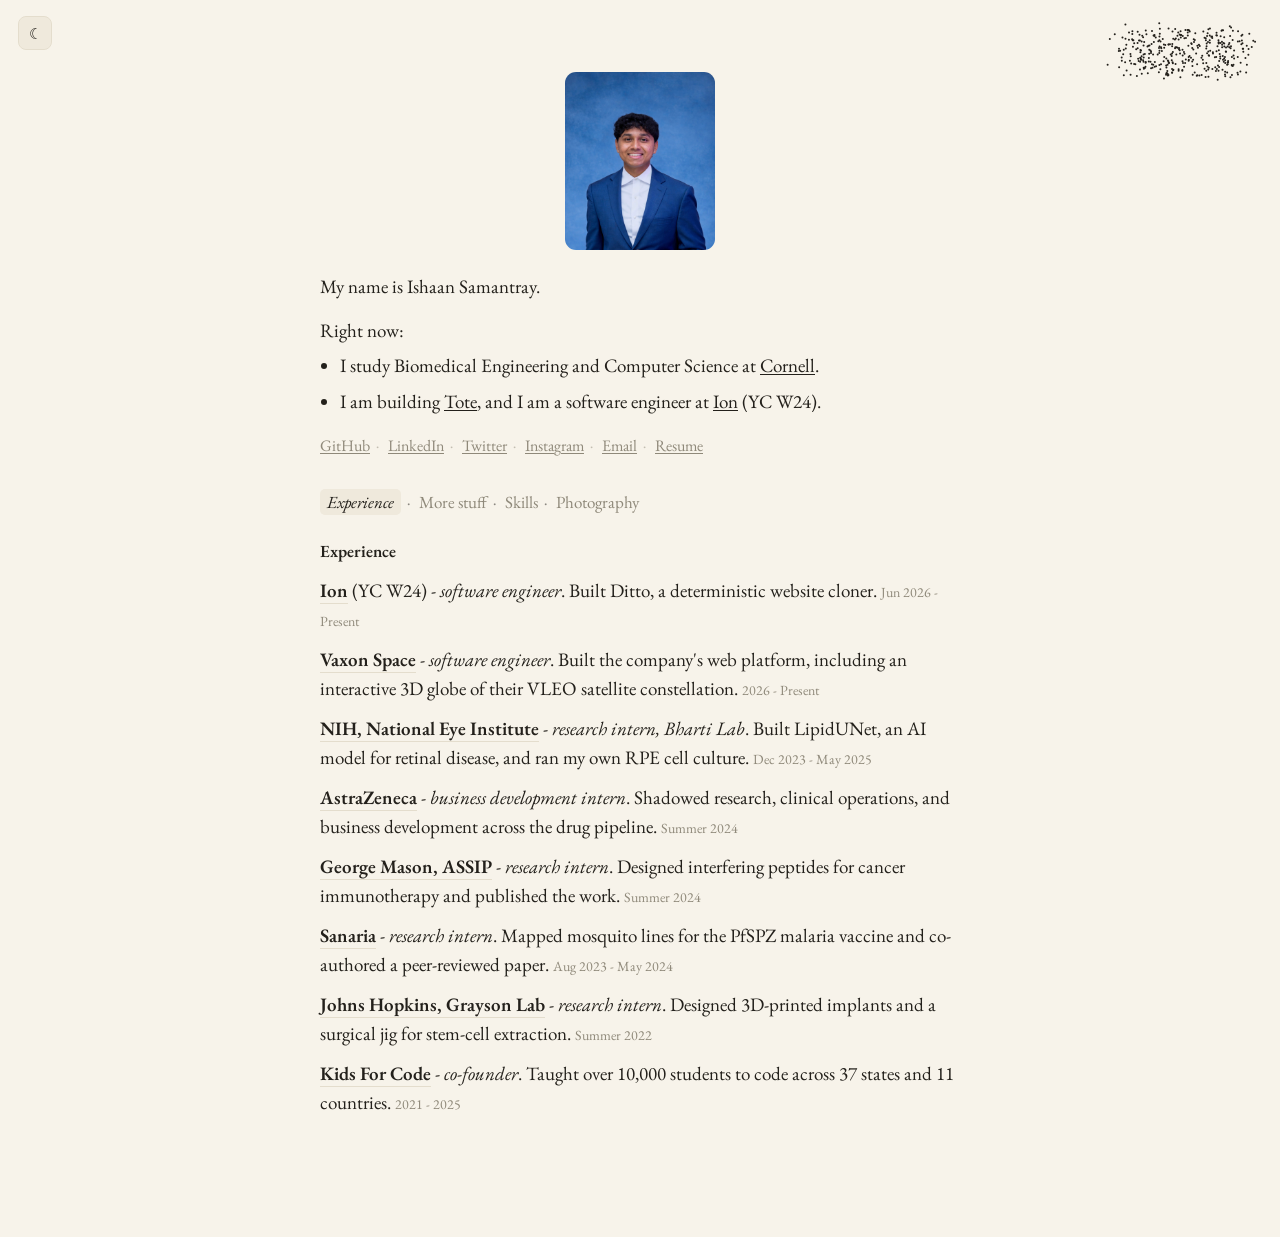
==== commit d74c9a6f: "Redesign: tabbed single-page site (paper serif, light/dark, 911 motif, sticky multi-font hover) Repl" ====
--- a/index.html
+++ b/index.html
@@ -1,573 +1,280 @@
 <!doctype html>
-<html lang="en">
+<html lang="en" data-theme="light">
 <head>
-<meta charset="utf-8"/>
-<meta name="viewport" content="width=device-width,initial-scale=1"/>
-<title>Ishaan Samantray — Biomedical Engineering + CS @ Cornell</title>
-<meta name="description" content="Ishaan Samantray — Biomedical Engineering + Computer Science at Cornell. 42 merged open-source PRs (LanceDB, Sentry, Cohere, Pydantic, Langfuse), AI hackathon builds, and peer-reviewed research. Seeking a SWE internship for Summer 2027." />
-<link rel="canonical" href="https://ishaansamantray.com/" />
-
-<!-- Open Graph / social preview -->
-<meta property="og:type" content="website" />
-<meta property="og:url" content="https://ishaansamantray.com/" />
-<meta property="og:title" content="Ishaan Samantray — Biomedical Engineering + CS @ Cornell" />
-<meta property="og:description" content="42 merged open-source PRs · AI hackathon builds · peer-reviewed research. Seeking a SWE internship — Summer 2027." />
-<meta property="og:image" content="https://ishaansamantray.com/assets/og-card.png" />
-<meta property="og:image:width" content="1200" />
-<meta property="og:image:height" content="630" />
-<meta property="og:image:alt" content="Ishaan Samantray — Biomedical Engineering + CS at Cornell" />
-<meta property="og:site_name" content="Ishaan Samantray" />
-
-<!-- Twitter -->
-<meta name="twitter:card" content="summary_large_image" />
-<meta name="twitter:title" content="Ishaan Samantray — Biomedical Engineering + CS @ Cornell" />
-<meta name="twitter:description" content="42 merged open-source PRs · AI hackathon builds · peer-reviewed research. Seeking a SWE internship — Summer 2027." />
-<meta name="twitter:image" content="https://ishaansamantray.com/assets/og-card.png" />
-<meta name="twitter:image:alt" content="Ishaan Samantray — Biomedical Engineering + CS at Cornell" />
-
-<!-- Favicon (SVG monogram — IS in terminal green) -->
-<link rel="icon" type="image/svg+xml" href="favicon.svg" />
-<link rel="mask-icon" href="favicon.svg" color="#7cf29a" />
-<meta name="theme-color" content="#0a0b0d" />
-
+<meta charset="utf-8">
+<meta name="viewport" content="width=device-width, initial-scale=1">
+<title>Ishaan Samantray</title>
+<meta name="description" content="Ishaan Samantray - building software that helps people. Cornell BME + CS.">
+<link rel="canonical" href="https://ishaansamantray.com/">
+<meta property="og:title" content="Ishaan Samantray">
+<meta property="og:description" content="Building software that helps people. Cornell BME + CS.">
+<meta property="og:url" content="https://ishaansamantray.com/">
+<meta property="og:image" content="https://ishaansamantray.com/assets/profile.jpg">
 <link rel="preconnect" href="https://fonts.googleapis.com">
 <link rel="preconnect" href="https://fonts.gstatic.com" crossorigin>
-<link href="https://fonts.googleapis.com/css2?family=JetBrains+Mono:ital,wght@0,300;0,400;0,500;0,600;0,700;1,400&display=swap" rel="stylesheet">
-<link rel="stylesheet" href="styles.css?v=21">
-
-<!-- Privacy-friendly analytics (GoatCounter). To activate: register the free
-     subdomain "ishaansamantray" at https://www.goatcounter.com/ — once claimed,
-     this records visits with no cookies and no banner needed. -->
-<script data-goatcounter="https://ishaansamantray.goatcounter.com/count"
-        async src="//gc.zgo.at/count.js"></script>
-
-<!-- Structured data so search engines can build a Person entity -->
-<script type="application/ld+json">
-{
-  "@context": "https://schema.org",
-  "@type": "Person",
-  "name": "Ishaan Samantray",
-  "url": "https://ishaansamantray.com/",
-  "email": "is455@cornell.edu",
-  "image": "https://ishaansamantray.com/assets/profile.jpg",
-  "jobTitle": "Biomedical Engineering + Computer Science Student",
-  "alumniOf": { "@type": "CollegeOrUniversity", "name": "Cornell University" },
-  "sameAs": [
-    "https://www.linkedin.com/in/ishaan-samantray1/",
-    "https://github.com/devteamaegis",
-    "https://x.com/IshaanSamantray",
-    "https://www.instagram.com/ishaan.s06/"
-  ]
-}
-</script>
+<link href="https://fonts.googleapis.com/css2?family=EB+Garamond:ital,wght@0,400;0,500;0,600;1,400&family=Jacquard+24&family=Orbitron:wght@600;700&family=Space+Mono:wght@400;700&family=VT323&display=swap" rel="stylesheet">
+<style>
+  html[data-theme="light"]{ --bg:#f7f3ea; --fg:#23201b; --muted:#8f897a; --line:#e4ddcd; --chip:#efe9dc; --link:#23201b; }
+  html[data-theme="dark"] { --bg:#15120d; --fg:#ece6da; --muted:#8f8778; --line:#2a2419; --chip:#1f1a12; --link:#e8c98a; }
+
+  *{ box-sizing:border-box; }
+  html,body{ margin:0; }
+  body{
+    background:var(--bg); color:var(--fg);
+    font: 19px/1.6 "EB Garamond", Georgia, serif;
+    -webkit-font-smoothing:antialiased;
+    display:flex; justify-content:center;
+    padding:8vh 22px 12vh;
+    transition:background .18s, color .18s;
+  }
+  .wrap{ width:100%; max-width:640px; }
+  a{ color:var(--link); text-underline-offset:2px; }
+
+  /* top-right dot motif */
+  #motif{ position:fixed; top:20px; right:18px; left:auto; width:158px; height:66px; z-index:5; }
+  /* light/dark toggle (top-left) */
+  #toggle{ position:fixed; top:16px; left:18px; right:auto; z-index:6; cursor:pointer; width:34px; height:34px;
+    border:1px solid var(--line); border-radius:8px; background:var(--chip); color:var(--fg);
+    font-size:15px; line-height:1; display:flex; align-items:center; justify-content:center; }
+
+  .avatar{ width:150px; border-radius:11px; display:block; margin:0 auto 22px; }
+  /* sticky multi-font hover: each character keeps whatever font it was last hovered into */
+  .fx{ cursor:default; }
+
+  p{ margin:0 0 14px; }
+  .intro{ margin-bottom:20px; }
+  .rn{ margin:14px 0 4px; }
+  ul{ margin:0; padding-left:20px; }
+  ul li{ margin:5px 0; }
+  .contact{ margin-top:16px; font-size:16px; color:var(--muted); }
+  .contact a{ color:var(--muted); }
+  .contact a:hover{ color:var(--fg); }
+  .sep{ opacity:.5; padding:0 6px; }
+
+  nav.tabs{ margin:30px 0 22px; font-size:17px; }
+  nav.tabs a{ text-decoration:none; color:var(--muted); }
+  nav.tabs a.active{ color:var(--fg); font-style:italic; background:var(--chip); padding:2px 7px; border-radius:5px; }
+  nav.tabs a:hover{ color:var(--fg); }
+
+  section h2{ font-size:17px; font-weight:600; margin:0 0 12px; }
+  .tl{ list-style:none; margin:0; padding:0; }
+  .tl li{ margin:0 0 12px; padding:0; line-height:1.5; }
+  .tl a{ font-weight:600; text-decoration:none; border-bottom:1px solid var(--line); }
+  .tl a:hover{ border-color:var(--fg); }
+  .tl em{ color:var(--fg); }
+  .tl .date{ color:var(--muted); font-size:14px; }
+  .tl .d{ color:var(--fg); }
+
+  .mh{ font-family: ui-monospace, "SF Mono", Menlo, monospace; font-size:11px; letter-spacing:.08em; color:var(--muted); text-transform:uppercase; margin:22px 0 10px; }
+  .sub{ color:var(--muted); }
+  .plist{ list-style:none; margin:0; padding:0; }
+  .plist li{ margin:0 0 11px; }
+  .plist a{ font-weight:600; text-decoration:none; border-bottom:1px solid var(--line); }
+  .plist a:hover{ border-color:var(--fg); }
+  .plist .date{ color:var(--muted); font-size:14px; }
+
+  .skill-row{ display:flex; gap:14px; margin:0 0 14px; align-items:baseline; }
+  .skill-label{ font-family: ui-monospace, "SF Mono", Menlo, monospace; font-size:11px; letter-spacing:.08em; color:var(--muted); min-width:104px; padding-top:4px; }
+  .chips{ display:flex; flex-wrap:wrap; gap:7px; }
+  .chip{ font-family: ui-monospace, "SF Mono", Menlo, monospace; font-size:12.5px; border:1px solid var(--line); border-radius:6px; padding:4px 9px; background:var(--chip); white-space:nowrap; }
+
+  .gallery{ column-count:3; column-gap:8px; }
+  .gallery img{ width:100%; margin:0 0 8px; border-radius:6px; display:block; }
+  @media (max-width:640px){ .gallery{ column-count:2; } .skill-row{ flex-direction:column; gap:6px; } .skill-label{ min-width:0; } #motif{ display:none; } }
+</style>
 </head>
-<body data-theme="dark">
-<a href="#home" class="skip-link">skip to content</a>
-
-<!-- ============ CURSOR ORBS ============ -->
-<div class="cursor-dot" id="cursorDot"></div>
-<div class="cursor-ring" id="cursorRing"></div>
-
-<!-- ============ GRID BACKDROP ============ -->
-<div class="grid-bg" aria-hidden="true"></div>
-<div class="noise" aria-hidden="true"></div>
-
-<!-- ============ TOP BAR ============ -->
-<header class="topbar">
-  <div class="topbar-left">
-    <span class="dot dot-red"></span>
-    <span class="dot dot-amber"></span>
-    <span class="dot dot-green"></span>
-    <span class="topbar-path">~/ishaan-samantray/portfolio.sh</span>
-  </div>
-  <div class="topbar-right">
-    <span class="topbar-hint"><kbd>j</kbd><kbd>k</kbd> scroll · <kbd>t</kbd> theme · <kbd>g</kbd> top</span>
-    <span class="status" id="statusClock">--:--:--</span>
-    <button class="theme-toggle" id="themeToggle" aria-label="Toggle theme">
-      <span class="theme-toggle-track">
-        <span class="theme-toggle-thumb"></span>
-      </span>
-      <span class="theme-toggle-label" id="themeLabel">DARK</span>
-    </button>
-  </div>
-</header>
-
-<!-- ============ SIDE NAV (tabs) ============ -->
-<nav class="sidenav" aria-label="Section navigation">
-  <ol>
-    <li><a href="#home" data-nav="home"><span class="nav-num">00</span><span class="nav-label">home</span></a></li>
-    <li><a href="#ditto" data-nav="ditto"><span class="nav-num">01</span><span class="nav-label">ditto ★</span></a></li>
-    <li><a href="#about" data-nav="about"><span class="nav-num">02</span><span class="nav-label">about</span></a></li>
-    <li><a href="#experience" data-nav="experience"><span class="nav-num">03</span><span class="nav-label">experience</span></a></li>
-    <li><a href="#projects" data-nav="projects"><span class="nav-num">04</span><span class="nav-label">projects</span></a></li>
-    <li><a href="#startups" data-nav="startups"><span class="nav-num">05</span><span class="nav-label">startups</span></a></li>
-    <li><a href="#hackathons" data-nav="hackathons"><span class="nav-num">06</span><span class="nav-label">hackathons</span></a></li>
-    <li><a href="#contributions" data-nav="contributions"><span class="nav-num">07</span><span class="nav-label">contrib/</span></a></li>
-    <li><a href="#publications" data-nav="publications"><span class="nav-num">08</span><span class="nav-label">publications</span></a></li>
-    <li><a href="#awards" data-nav="awards"><span class="nav-num">09</span><span class="nav-label">awards</span></a></li>
-    <li><a href="#resume" data-nav="resume"><span class="nav-num">10</span><span class="nav-label">resume</span></a></li>
-    <li><a href="#cars" data-nav="cars"><span class="nav-num">11</span><span class="nav-label">cars/</span></a></li>
-    <li><a href="#blog" data-nav="blog"><span class="nav-num">12</span><span class="nav-label">blog/</span></a></li>
-    <li><a href="#contact" data-nav="contact"><span class="nav-num">13</span><span class="nav-label">contact</span></a></li>
-  </ol>
-</nav>
-
-<main>
-
-  <!-- ============ SPACE GAME (temporarily disabled) ============ -->
-  <!-- To restore: uncomment the Three.js + space-game.js scripts at bottom,
-       and replace this comment block with the full game HTML from git history -->
-  <!-- GAME_HTML_STORED_IN_GIT -->
-
-  <!-- ============ HOME / HERO ============ -->
-  <section id="home" class="hero" data-screen-label="home">
-    <div class="hero-inner">
-      <div class="hero-meta">
-        <span class="tag">// online</span>
-        <span class="meta-line">lat 42.4534°N  ·  lon 76.4735°W  ·  ithaca, ny</span>
-      </div>
-
-      <div class="hero-prompt">
-        <span class="prompt-user">ishaan@cornell</span><span class="prompt-colon">:</span><span class="prompt-path">~</span><span class="prompt-dollar">$</span>
-        <span id="heroCmd" class="prompt-cmd"></span><span class="caret">▍</span>
-      </div>
-
-      <h1 class="hero-name" id="heroName" aria-label="Ishaan Samantray">
-        <span class="hn-line"><span class="hn-word" data-w="ISHAAN">ISHAAN</span></span>
-        <span class="hn-line"><span class="hn-word" data-w="SAMANTRAY">SAMANTRAY</span></span>
-      </h1>
-
-      <div class="hero-sub">
-        <div class="hero-sub-line"><span class="bullet">▸</span> Cornell University — Biomedical Engineering + Computer Science.</div>
-      </div>
-
-      <!-- availability / intent banner -->
-      <a href="mailto:is455@cornell.edu?subject=SWE%20Internship%20—%20Summer%202027" class="hero-avail" data-cursor="link">
-        <span class="hero-avail-dot"></span>
-        <span class="hero-avail-text"><strong>Open to work</strong> — seeking a <strong>SWE internship · Summer 2027</strong></span>
-        <span class="hero-avail-arr">→</span>
-      </a>
-
-      <!-- selected highlights strip -->
-      <div class="hero-highlights">
-        <a class="hl" href="#contributions" data-cursor="link">
-          <span class="hl-num">42</span>
-          <span class="hl-label">merged OSS PRs<br><span class="hl-sub">LanceDB · Sentry · Cohere · Pydantic</span></span>
-        </a>
-        <a class="hl" href="#projects" data-cursor="link">
-          <span class="hl-num">Kairos</span>
-          <span class="hl-label">YC hackathon build<br><span class="hl-sub">multi-agent AI · 8.2s triage</span></span>
-        </a>
-        <a class="hl" href="#publications" data-cursor="link">
-          <span class="hl-num">2</span>
-          <span class="hl-label">peer-reviewed pubs<br><span class="hl-sub">NIH · Sanaria · GMU research</span></span>
-        </a>
-      </div>
-
-      <div class="hero-proof">// <b>5+</b> research internships · <b>10k+</b> students reached across 37 states &amp; 11 countries</div>
-
-      <div class="hero-cta">
-        <a href="#projects" class="btn btn-primary" data-cursor="link">
-          <span>view_projects</span><span class="arr">→</span>
-        </a>
-        <a href="#contributions" class="btn btn-ghost" data-cursor="link">
-          <span>oss_contributions</span><span class="arr">→</span>
-        </a>
-        <a href="assets/IshaanSamantray-Resume.pdf?v=3" target="_blank" rel="noopener" class="btn btn-ghost" data-cursor="link">
-          <span>open_resume.pdf</span><span class="arr">↗</span>
-        </a>
-        <a href="mailto:is455@cornell.edu" class="btn btn-ghost" data-cursor="link">
-          <span>send_mail</span><span class="arr">✉</span>
-        </a>
+<body>
+  <canvas id="motif" title="Porsche 911"></canvas>
+  <button id="toggle" title="Toggle light/dark" aria-label="Toggle light or dark mode">☾</button>
+
+  <main class="wrap">
+    <img class="avatar" src="assets/profile.jpg" alt="Ishaan Samantray">
+    <div class="intro">
+      <p>My name is Ishaan Samantray.</p>
+      <p class="rn">Right now:</p>
+      <ul>
+        <li>I study Biomedical Engineering and Computer Science at <a href="https://www.cornell.edu" target="_blank" rel="noopener">Cornell</a>.</li>
+        <li>I am building <a href="https://usetote.dev" target="_blank" rel="noopener">Tote</a>, and I am a software engineer at <a href="https://ion.design" target="_blank" rel="noopener">Ion</a> (YC W24).</li>
+      </ul>
+      <div class="contact">
+        <a href="https://github.com/devteamaegis" target="_blank" rel="noopener">GitHub</a><span class="sep">·</span>
+        <a href="https://www.linkedin.com/in/ishaan-samantray1/" target="_blank" rel="noopener">LinkedIn</a><span class="sep">·</span>
+        <a href="https://x.com/IshaanSamantray" target="_blank" rel="noopener">Twitter</a><span class="sep">·</span>
+        <a href="https://www.instagram.com/ishaan.s06/" target="_blank" rel="noopener">Instagram</a><span class="sep">·</span>
+        <a href="mailto:is455@cornell.edu">Email</a><span class="sep">·</span>
+        <a href="assets/IshaanSamantray-Resume.pdf" download>Resume</a>
       </div>
     </div>
 
-    <div class="scroll-hint">▼ scroll — or press <kbd>j</kbd></div>
-
-  </section>
-
-  <!-- ============ DITTO FEATURE ============ -->
-  <section id="ditto" class="ditto-feature" data-screen-label="ditto">
-    <div class="ditto-inner">
-      <div class="ditto-text">
-        <div class="ditto-badge">
-          <span class="ditto-badge-mit">MIT LICENSE</span>
-          <span class="ditto-badge-sep">·</span>
-          <span class="ditto-badge-contrib">DITTO CONTRIBUTOR</span>
-        </div>
-        <h2 class="ditto-title">Ditto</h2>
-        <p class="ditto-desc">
-          <a href="https://www.ditto.site" target="_blank" rel="noopener">Ditto</a> is ion.design's open-source AI website cloner. It turns any link into a clean Next.js + Tailwind clone. I contributed to the compiler, adding <strong>Lottie animation capture and replay</strong> so cloned sites keep their motion instead of shipping an empty container.
-        </p>
-        <div class="ditto-actions">
-          <a class="ditto-btn" href="https://www.ditto.site" target="_blank" rel="noopener" data-cursor="link">ditto.site <span class="arr">↗</span></a>
-          <a class="ditto-btn ditto-btn-ghost" href="https://www.producthunt.com/products/ditto-site" target="_blank" rel="noopener" data-cursor="link">product hunt <span class="arr">↗</span></a>
-          <a class="ditto-btn ditto-btn-ghost" href="https://github.com/ion-design/ditto.site" target="_blank" rel="noopener" data-cursor="link">github <span class="arr">↗</span></a>
-          <a class="ditto-star" href="https://github.com/ion-design/ditto.site" target="_blank" rel="noopener" title="ion-design/ditto.site on GitHub" data-cursor="link">
-            <span class="ditto-star-ico">★</span>
-            <span class="ditto-star-count" id="dittoStars">…</span>
-            <span class="ditto-star-label">stars</span>
-          </a>
-        </div>
-      </div>
-      <div class="ditto-video">
-        <blockquote class="twitter-tweet" data-theme="dark" data-conversation="none" data-align="center">
-          <p lang="en" dir="ltr">Ditto demo</p>
-          &mdash; watch on X
-          <a href="https://twitter.com/samraaj/status/2074232720851652821">▶ Watch the Ditto demo on X ↗</a>
-        </blockquote>
-      </div>
-    </div>
-  </section>
-
-  <!-- ============ REFERENCES / TESTIMONIALS (hidden until populated) ============ -->
-  <section id="references" class="references-band" data-screen-label="references" style="display:none">
-    <div class="refs-list" id="refsList"></div>
-  </section>
-
-  <!-- ============ NOW / RECENT NEWS ============ -->
-  <div class="now-panel" id="nowPanel" aria-label="Recent news" style="display:none">
-    <div class="now-header">
-      <span class="now-pulse"></span>
-      <span class="now-label">now</span>
-      <span class="now-sub">// what I'm currently building</span>
-    </div>
-    <div class="now-cards" id="nowCards">
-      <!-- injected by JS -->
-    </div>
-  </div>
-
-  <!-- ============ ABOUT ============ -->
-  <section id="about" class="section" data-screen-label="about">
-    <div class="section-head">
-      <span class="section-num">02 /</span>
-      <h2 class="section-title">about_me.md</h2>
-      <span class="section-rule"></span>
-    </div>
-
-    <div class="about-grid">
-      <div class="about-photo">
-        <div class="photo-frame" id="photoFrame">
-          <div class="photo-placeholder">
-            <span class="ph-text">[ your_photo.jpg ]</span>
-            <span class="ph-sub">drop a photo in <code>assets/profile.jpg</code></span>
-          </div>
-          <img id="profileImg" src="assets/profile.jpg?v=1" alt="Ishaan Samantray" loading="lazy" decoding="async">
-          <div class="photo-overlay"></div>
-        </div>
-        <div class="photo-caption">
-          <div>▸ potomac, md → ithaca, ny</div>
-          <div>▸ b.s. biomedical eng. + cs</div>
-        </div>
-      </div>
-
-      <div class="about-copy">
-        <p class="lede">
-          I'm a Biomedical Engineering + Computer Science student at Cornell working where wet lab meets code.
-          My research spans retinal disease AI, malaria vaccine genetics,
-          and craniofacial tissue engineering — and I ship production code, with 42 merged PRs across open-source AI libraries.
-        </p>
-
-        <p>
-          Outside the lab, I co-founded <a href="https://kids4code.org/teachers" target="_blank" rel="noopener">Kids For Code</a>, a global nonprofit that's reached <b>10,000+ students across 37 states and 11 countries</b>. On campus I build biogas reactors with <a href="https://aguaclara.cornell.edu/Team" target="_blank" rel="noopener">AguaClara</a> and run financial models with <a href="#experience" data-nav="experience">Impact Investing at Cornell</a>.
-        </p>
-
-        <div class="stack">
-          <div class="stack-row">
-            <span class="stack-label">languages</span>
-            <div class="stack-chips">
-              <span class="chip chip-logo"><img src="assets/logos/tech/python.svg" alt="" loading="lazy" decoding="async">Python</span>
-              <span class="chip chip-logo"><img src="assets/logos/tech/typescript.svg" alt="" loading="lazy" decoding="async">TypeScript</span>
-              <span class="chip chip-logo"><img src="assets/logos/tech/java.svg" alt="" loading="lazy" decoding="async">Java</span>
-              <span class="chip chip-logo"><img src="assets/logos/tech/cplusplus.svg" alt="" loading="lazy" decoding="async">C++</span>
-              <span class="chip chip-logo"><img src="assets/logos/tech/javascript.svg" alt="" loading="lazy" decoding="async">JavaScript</span>
-              <span class="chip chip-logo"><img src="assets/logos/tech/html5.svg" alt="" loading="lazy" decoding="async">HTML5</span>
-              <span class="chip chip-logo"><img src="assets/logos/tech/css3.svg" alt="" loading="lazy" decoding="async">CSS3</span>
-            </div>
-          </div>
-          <div class="stack-row">
-            <span class="stack-label">frameworks</span>
-            <div class="stack-chips">
-              <span class="chip chip-logo"><img src="assets/logos/tech/react.svg" alt="" loading="lazy" decoding="async">React</span>
-              <span class="chip chip-logo"><img src="assets/logos/tech/nextjs.svg" alt="" loading="lazy" decoding="async">Next.js</span>
-              <span class="chip chip-logo"><img src="assets/logos/tech/fastapi.svg" alt="" loading="lazy" decoding="async">FastAPI</span>
-              <span class="chip chip-logo"><img src="assets/logos/tech/nodejs.svg" alt="" loading="lazy" decoding="async">Node.js</span>
-              <span class="chip chip-logo"><img src="assets/logos/tech/tailwindcss.svg" alt="" loading="lazy" decoding="async">Tailwind CSS</span>
-            </div>
-          </div>
-          <div class="stack-row">
-            <span class="stack-label">ai</span>
-            <div class="stack-chips">
-              <span class="chip chip-logo"><img src="assets/logos/tech/claude.svg" alt="" loading="lazy" decoding="async">Claude</span>
-              <span class="chip chip-logo"><img class="tech-mono" src="assets/logos/tech/openai.svg" alt="" loading="lazy" decoding="async">OpenAI</span>
-              <span class="chip chip-logo"><img class="tech-mono" src="assets/logos/tech/langchain.svg" alt="" loading="lazy" decoding="async">LangChain</span>
-            </div>
-          </div>
-          <div class="stack-row">
-            <span class="stack-label">infra</span>
-            <div class="stack-chips">
-              <span class="chip chip-logo"><img src="assets/logos/tech/supabase.svg" alt="" loading="lazy" decoding="async">Supabase</span>
-              <span class="chip chip-logo"><img src="assets/logos/tech/postgresql.svg" alt="" loading="lazy" decoding="async">PostgreSQL</span>
-              <span class="chip chip-logo"><img src="assets/logos/tech/git.svg" alt="" loading="lazy" decoding="async">Git</span>
-              <span class="chip chip-logo"><img src="assets/logos/tech/vercel.svg" alt="" loading="lazy" decoding="async">Vercel</span>
-              <span class="chip chip-logo"><img src="assets/logos/tech/docker.svg" alt="" loading="lazy" decoding="async">Docker</span>
-              <span class="chip chip-logo"><img src="assets/logos/tech/vscode.svg" alt="" loading="lazy" decoding="async">VS Code</span>
-              <span class="chip chip-logo"><img src="assets/logos/tech/postman.svg" alt="" loading="lazy" decoding="async">Postman</span>
-            </div>
-          </div>
-          <div class="stack-row">
-            <span class="stack-label">lab</span>
-            <div class="stack-chips">
-              <span class="chip">Western Blot</span><span class="chip">PCR</span>
-              <span class="chip">RPE Cell Culture</span><span class="chip">Image Segmentation</span>
-              <span class="chip">ChimeraX</span><span class="chip">ProCoDA</span><span class="chip">CAD</span>
-            </div>
-          </div>
-          <div class="stack-row">
-            <span class="stack-label">biz</span>
-            <div class="stack-chips">
-              <span class="chip">DCF Modeling</span><span class="chip">HubSpot CRM</span>
-              <span class="chip">Excel</span><span class="chip">Financial Analysis</span>
-            </div>
-          </div>
-          <div class="stack-row">
-            <span class="stack-label">off_hours</span>
-            <div class="stack-chips ghost">
-              <span class="chip">tennis</span><span class="chip">skiing</span>
-              <span class="chip">boxing</span><span class="chip">restaurants</span>
-              <span class="chip">urban exploring</span><span class="chip">spanish</span>
-              <span class="chip">car photography</span><span class="chip">building with raspberry pi</span>
-            </div>
-          </div>
-        </div>
-      </div>
-    </div>
-  </section>
-
-  <!-- ============ EXPERIENCE ============ -->
-  <section id="experience" class="section" data-screen-label="experience">
-    <div class="section-head">
-      <span class="section-num">03 /</span>
-      <h2 class="section-title">experience.log</h2>
-      <span class="section-rule"></span>
-    </div>
-
-    <div class="timeline" id="timeline">
-      <!-- rows injected by JS -->
-    </div>
-  </section>
-
-  <!-- ============ PROJECTS ============ -->
-  <section id="projects" class="section" data-screen-label="projects">
-    <div class="section-head">
-      <span class="section-num">04 /</span>
-      <h2 class="section-title">projects/</h2>
-      <span class="section-rule"></span>
-      <span class="section-count" id="projectCount"></span>
-    </div>
-
-    <div class="projects-grid" id="projectsGrid"></div>
-  </section>
-
-  <!-- ============ STARTUPS ============ -->
-  <section id="startups" class="section" data-screen-label="startups">
-    <div class="section-head">
-      <span class="section-num">05 /</span>
-      <h2 class="section-title">startups/</h2>
-      <span class="section-rule"></span>
-      <span class="section-count">[building]</span>
-    </div>
-
-    <div class="startups" id="startupsList"></div>
-  </section>
-
-  <!-- ============ HACKATHONS ============ -->
-  <section id="hackathons" class="section" data-screen-label="hackathons">
-    <div class="section-head">
-      <span class="section-num">06 /</span>
-      <h2 class="section-title">hackathons.log</h2>
-      <span class="section-rule"></span>
-    </div>
-    <div class="hackathons-list" id="hackathonsList"></div>
-  </section>
-
-  <!-- ============ CONTRIBUTIONS ============ -->
-  <section id="contributions" class="section" data-screen-label="contributions">
-    <div class="section-head">
-      <span class="section-num">07 /</span>
-      <h2 class="section-title">contributions.diff</h2>
-      <span class="section-rule"></span>
-      <span class="section-count" id="contribCount"></span>
-    </div>
-    <div class="contrib-list" id="contribList"></div>
-  </section>
-
-  <!-- ============ PUBLICATIONS ============ -->
-  <section id="publications" class="section" data-screen-label="publications">
-    <div class="section-head">
-      <span class="section-num">08 /</span>
-      <h2 class="section-title">publications.bib</h2>
-      <span class="section-rule"></span>
-    </div>
-
-    <div class="pubs" id="pubsList"></div>
-  </section>
-
-  <!-- ============ AWARDS ============ -->
-  <section id="awards" class="section" data-screen-label="awards">
-    <div class="section-head">
-      <span class="section-num">09 /</span>
-      <h2 class="section-title">awards.json</h2>
-      <span class="section-rule"></span>
-    </div>
-
-    <div class="awards-grid" id="awardsGrid"></div>
-  </section>
-
-  <!-- ============ RESUME ============ -->
-  <section id="resume" class="section" data-screen-label="resume">
-    <div class="section-head">
-      <span class="section-num">10 /</span>
-      <h2 class="section-title">resume.pdf</h2>
-      <span class="section-rule"></span>
-      <a href="assets/IshaanSamantray-Resume.pdf?v=3" download class="section-action" data-cursor="link">download ↓</a>
-    </div>
-
-    <div class="resume-frame">
-      <div class="resume-bar">
-        <span class="dot dot-red"></span>
-        <span class="dot dot-amber"></span>
-        <span class="dot dot-green"></span>
-        <span class="resume-filename">IshaanSamantray-Resume.pdf — 1 page</span>
-        <a href="assets/IshaanSamantray-Resume.pdf?v=3" target="_blank" class="resume-open">open in new tab ↗</a>
-      </div>
-      <div class="resume-viewer" id="resumeViewer">
-        <canvas id="resumeCanvas"></canvas>
-        <div class="resume-fallback">
-          <p>Can't display PDF inline — <a href="assets/IshaanSamantray-Resume.pdf?v=3" target="_blank" rel="noopener">open it in a new tab ↗</a> or <a href="assets/IshaanSamantray-Resume.pdf?v=3" download>download ↓</a></p>
-        </div>
-      </div>
-    </div>
-  </section>
-
-  <!-- ============ CAR PHOTOGRAPHY ============ -->
-  <section id="cars" class="section" data-screen-label="cars">
-    <div class="section-head">
-      <span class="section-num">11 /</span>
-      <h2 class="section-title">cars/</h2>
-      <span class="section-rule"></span>
-      <span class="section-count" id="carCount"></span>
-    </div>
-    <p class="cars-intro">// automotive photography · drag, scroll, or use ‹ › to browse · click any shot to expand.</p>
-    <a href="#blog" class="skip-album">skip photo album ↓</a>
-    <div class="cars-viewer" id="carsViewer">
-      <button class="cars-arrow cars-arrow-prev" id="carsPrev" type="button" aria-label="Previous photos">‹</button>
-      <div class="cars-track" id="carsCollage" role="group" aria-label="Car photo album" tabindex="0"></div>
-      <button class="cars-arrow cars-arrow-next" id="carsNext" type="button" aria-label="More photos">›</button>
-    </div>
-    <div class="cars-empty" id="carsEmpty" style="display:none">
-      <div class="cars-empty-prompt"><span class="prompt-dollar">$</span> <span class="cars-empty-cmd">ls uploads/cars/</span></div>
-      <div class="cars-empty-out">// no photos here yet — check back soon.</div>
-    </div>
-  </section>
-
-  <!-- ============ BLOG ============ -->
-  <section id="blog" class="section" data-screen-label="blog">
-    <div class="section-head">
-      <span class="section-num">12 /</span>
-      <h2 class="section-title">blog/</h2>
-      <span class="section-rule"></span>
-      <span class="section-count" id="blogCount"></span>
-    </div>
-    <div class="blog-list" id="blogList"></div>
-    <div class="blog-article" id="blogArticle" style="display:none"></div>
-  </section>
-
-  <!-- ============ CONTACT ============ -->
-  <section id="contact" class="section" data-screen-label="contact">
-    <div class="section-head">
-      <span class="section-num">13 /</span>
-      <h2 class="section-title">contact.sh</h2>
-      <span class="section-rule"></span>
-    </div>
-
-    <div class="contact">
-      <div class="contact-line">
-        <span class="prompt-dollar">$</span>
-        <span class="contact-cmd">echo "let's build something."</span>
-      </div>
-
-      <h3 class="contact-h">Reach out. I read every message.</h3>
-
-      <div class="contact-grid">
-        <a class="contact-card" href="mailto:is455@cornell.edu" data-cursor="link">
-          <span class="cc-label">cornell</span>
-          <span class="cc-val">is455@cornell.edu</span>
-          <span class="cc-arrow">→</span>
-        </a>
-        <a class="contact-card" href="mailto:ishaansamantray@gmail.com" data-cursor="link">
-          <span class="cc-label">personal</span>
-          <span class="cc-val">ishaansamantray@gmail.com</span>
-          <span class="cc-arrow">→</span>
-        </a>
-        <a class="contact-card" href="tel:+12404012839" data-cursor="link">
-          <span class="cc-label">phone</span>
-          <span class="cc-val">240 · 401 · 2839</span>
-          <span class="cc-arrow">→</span>
-        </a>
-        <a class="contact-card" href="https://www.linkedin.com/in/ishaan-samantray1/" target="_blank" rel="noopener" data-cursor="link">
-          <span class="cc-label">linkedin</span>
-          <span class="cc-val">/in/ishaan-samantray1</span>
-          <span class="cc-arrow">↗</span>
-        </a>
-        <a class="contact-card" href="https://www.instagram.com/ishaan.s06/" target="_blank" rel="noopener" data-cursor="link">
-          <span class="cc-label">instagram</span>
-          <span class="cc-val">@ishaan.s06</span>
-          <span class="cc-arrow">↗</span>
-        </a>
-        <a class="contact-card" href="https://github.com/devteamaegis" target="_blank" rel="noopener" data-cursor="link">
-          <span class="cc-label">github</span>
-          <span class="cc-val">devteamaegis</span>
-          <span class="cc-arrow">↗</span>
-        </a>
-        <a class="contact-card" href="https://x.com/IshaanSamantray" target="_blank" rel="noopener" data-cursor="link">
-          <span class="cc-label">x / twitter</span>
-          <span class="cc-val">@IshaanSamantray</span>
-          <span class="cc-arrow">↗</span>
-        </a>
-        <a class="contact-card" href="https://www.producthunt.com/@devteamaegis" target="_blank" rel="noopener" data-cursor="link">
-          <span class="cc-label">product hunt</span>
-          <span class="cc-val">@devteamaegis</span>
-          <span class="cc-arrow">↗</span>
-        </a>
-        <a class="contact-card" href="assets/IshaanSamantray-Resume.pdf?v=3" target="_blank" rel="noopener" data-cursor="link">
-          <span class="cc-label">resume</span>
-          <span class="cc-val">IshaanSamantray-Resume.pdf</span>
-          <span class="cc-arrow">↗</span>
-        </a>
-      </div>
-    </div>
-
-    <footer class="footer">
-      <div>© 2026 Ishaan Samantray · built by hand in HTML &amp; JS</div>
-      <div class="footer-right">
-        <span id="visitorLine">— loading session —</span>
-      </div>
-    </footer>
-  </section>
-
-</main>
-
-<!-- ============ PROJECT HOVER PREVIEW ============ -->
-<div class="hover-preview" id="hoverPreview" aria-hidden="true"></div>
-
-<script defer src="data.js?v=27"></script>
-<script defer src="cars-data.js?v=2"></script>
-<script defer src="app.js?v=22"></script>
-<!-- Twitter/X embed widget for the Ditto video -->
-<script async src="https://platform.twitter.com/widgets.js" charset="utf-8"></script>
-<!-- space-game.js temporarily disabled — restore by re-adding Three.js + space-game.js scripts and game HTML section -->
-<!-- <script src="https://cdn.jsdelivr.net/npm/three@0.168.0/build/three.min.js"></script> -->
-<!-- <script src="space-game.js?v=4"></script> -->
+    <nav class="tabs">
+      <a id="nav-experience" href="#experience">Experience</a><span class="sep">·</span>
+      <a id="nav-more" href="#more">More stuff</a><span class="sep">·</span>
+      <a id="nav-skills" href="#skills">Skills</a><span class="sep">·</span>
+      <a id="nav-photography" href="#photography">Photography</a>
+    </nav>
+
+    <section id="tab-experience">
+      <h2>Experience</h2>
+      <ul class="tl">
+        <li><a href="https://ion.design" target="_blank" rel="noopener">Ion</a> (YC W24) - <em>software engineer</em>. <span class="d">Built Ditto, a deterministic website cloner.</span> <span class="date">Jun 2026 - Present</span></li>
+        <li><a href="https://www.vaxonspace.com" target="_blank" rel="noopener">Vaxon Space</a> - <em>software engineer</em>. <span class="d">Built the company's web platform, including an interactive 3D globe of their VLEO satellite constellation.</span> <span class="date">2026 - Present</span></li>
+        <li><a href="https://github.com/NIH-NEI/LipidUnet" target="_blank" rel="noopener">NIH, National Eye Institute</a> - <em>research intern, Bharti Lab</em>. <span class="d">Built LipidUNet, an AI model for retinal disease, and ran my own RPE cell culture.</span> <span class="date">Dec 2023 - May 2025</span></li>
+        <li><a href="https://www.astrazeneca.com/" target="_blank" rel="noopener">AstraZeneca</a> - <em>business development intern</em>. <span class="d">Shadowed research, clinical operations, and business development across the drug pipeline.</span> <span class="date">Summer 2024</span></li>
+        <li><a href="https://journals.gmu.edu/jssr/article/view/4225" target="_blank" rel="noopener">George Mason, ASSIP</a> - <em>research intern</em>. <span class="d">Designed interfering peptides for cancer immunotherapy and published the work.</span> <span class="date">Summer 2024</span></li>
+        <li><a href="https://pubmed.ncbi.nlm.nih.gov/40321780/" target="_blank" rel="noopener">Sanaria</a> - <em>research intern</em>. <span class="d">Mapped mosquito lines for the PfSPZ malaria vaccine and co-authored a peer-reviewed paper.</span> <span class="date">Aug 2023 - May 2024</span></li>
+        <li><a href="https://engineering.jhu.edu/faculty/warren-grayson/" target="_blank" rel="noopener">Johns Hopkins, Grayson Lab</a> - <em>research intern</em>. <span class="d">Designed 3D-printed implants and a surgical jig for stem-cell extraction.</span> <span class="date">Summer 2022</span></li>
+        <li><a href="https://kids4code.org/teachers" target="_blank" rel="noopener">Kids For Code</a> - <em>co-founder</em>. <span class="d">Taught over 10,000 students to code across 37 states and 11 countries.</span> <span class="date">2021 - 2025</span></li>
+      </ul>
+    </section>
+
+    <section id="tab-more" hidden>
+      <h2>More stuff</h2>
+      <ul class="plist">
+        <li><a href="https://usetote.dev" target="_blank" rel="noopener">Tote</a> <span class="sub">- making the world's commerce work for AI agents.</span></li>
+        <li><a href="https://github.com/ion-design/ditto.site" target="_blank" rel="noopener">Ditto</a> <span class="sub">- open-source deterministic website cloner. 1k+ GitHub stars, #2 on Product Hunt.</span></li>
+        <li><a href="https://kids4code.org/teachers" target="_blank" rel="noopener">Kids For Code</a> <span class="sub">- nonprofit that taught 10,000+ kids to code.</span></li>
+        <li><a href="https://github.com/devteamaegis" target="_blank" rel="noopener">42 merged open-source pull requests</a> <span class="sub">- across 29 orgs (LanceDB, Sentry, Cohere, Pydantic, and more).</span></li>
+      </ul>
+
+      <div class="mh">Hackathons</div>
+      <ul class="plist">
+        <li><a href="https://veritydn.vercel.app" target="_blank" rel="noopener">Verity</a> <span class="sub">- pre-payment healthcare-fraud tripwire built only from public federal data. Found $55.9M paid to providers after they were barred. DNHacks 2026.</span></li>
+        <li><a href="https://threat-vector.vercel.app" target="_blank" rel="noopener">Kairos</a> <span class="sub">- live AI command center for anonymous school-threat reporting, triages each tip in 8.2 seconds. YC Call My Agent hackathon.</span></li>
+        <li><a href="https://github.com/devteamaegis/ara-copilot" target="_blank" rel="noopener">Ara Co-Pilot</a> <span class="sub">- macOS earpiece for live calls, transcribes on-device and answers from your calendar and email. Ara.so x DayDreamers hackathon.</span></li>
+      </ul>
+
+      <div class="mh">Awards</div>
+      <ul class="plist">
+        <li><strong>1st Place Biology, Montgomery Science Fair</strong> <span class="sub">- AstraZeneca Exceptional Award for malaria vaccine work at Sanaria.</span> <span class="date">2024</span></li>
+        <li><a href="https://www.futureengineers.org/battelleclimatechallenge/gallery/61285" target="_blank" rel="noopener">Battelle Climate Change Finalist</a> <span class="sub">- Nitrogen Storm Drain, winner of a $1,500 grant.</span> <span class="date">2023</span></li>
+        <li><strong>Science Olympiad Regionals</strong> <span class="sub">- placed 1st, 3rd, and 6th across events, qualified for State.</span> <span class="date">2023</span></li>
+        <li><strong>JSHS Regional Qualifier</strong> <span class="sub">- Junior Science and Humanities Symposium, ALS extension and microneedle patch.</span> <span class="date">2023</span></li>
+        <li><strong>MIT THINK Participant</strong> <span class="sub">- optimization and classification framework for remote explosive detection on high-dimensional, imbalanced data.</span> <span class="date">2022, 2023</span></li>
+        <li><strong>Montgomery Science Fair Sweep</strong> <span class="sub">- ASM Materials Award, NOAA Award, US Stockholm Junior Water Prize, EPA Encouragement Award.</span> <span class="date">2022</span></li>
+        <li><strong>eCYBERMISSION State Winner</strong> <span class="sub">- led a three-person team on drug repurposing for wet AMD, $1,000 bond.</span> <span class="date">2021</span></li>
+        <li><strong>Explorovision Participant Award</strong> <span class="sub">- ALS research on astrocyte phenotype conversion in the CNS.</span> <span class="date">2021, 2022</span></li>
+        <li><a href="https://bethesdamagazine.com/2020/05/26/school-notes-mcps-lgbtq-forum-on-wednesday/" target="_blank" rel="noopener">United We Learn Contest</a> <span class="sub">- MCPS school-notes recognition for contest placement.</span> <span class="date">2020</span></li>
+      </ul>
+    </section>
+
+    <section id="tab-skills" hidden>
+      <h2>Skills</h2>
+      <div class="skill-row"><div class="skill-label">LANGUAGES</div><div class="chips"><span class="chip">Python</span><span class="chip">TypeScript</span><span class="chip">Java</span><span class="chip">C++</span><span class="chip">JavaScript</span><span class="chip">HTML5</span><span class="chip">CSS3</span></div></div>
+      <div class="skill-row"><div class="skill-label">FRAMEWORKS</div><div class="chips"><span class="chip">React</span><span class="chip">Next.js</span><span class="chip">FastAPI</span><span class="chip">Node.js</span><span class="chip">Tailwind CSS</span></div></div>
+      <div class="skill-row"><div class="skill-label">AI</div><div class="chips"><span class="chip">Claude</span><span class="chip">OpenAI</span><span class="chip">LangChain</span></div></div>
+      <div class="skill-row"><div class="skill-label">INFRA</div><div class="chips"><span class="chip">Supabase</span><span class="chip">PostgreSQL</span><span class="chip">Git</span><span class="chip">Vercel</span><span class="chip">Docker</span><span class="chip">VS Code</span><span class="chip">Postman</span></div></div>
+      <div class="skill-row"><div class="skill-label">LAB</div><div class="chips"><span class="chip">Western Blot</span><span class="chip">PCR</span><span class="chip">RPE Cell Culture</span><span class="chip">Image Segmentation</span><span class="chip">ChimeraX</span><span class="chip">ProCoDA</span><span class="chip">CAD</span></div></div>
+      <div class="skill-row"><div class="skill-label">BIZ</div><div class="chips"><span class="chip">DCF Modeling</span><span class="chip">HubSpot CRM</span><span class="chip">Excel</span><span class="chip">Financial Analysis</span></div></div>
+      <div class="skill-row"><div class="skill-label">OFF_HOURS</div><div class="chips"><span class="chip">tennis</span><span class="chip">skiing</span><span class="chip">boxing</span><span class="chip">restaurants</span><span class="chip">urban exploring</span><span class="chip">spanish</span><span class="chip">car photography</span><span class="chip">building with raspberry pi</span></div></div>
+    </section>
+
+    <section id="tab-photography" hidden>
+      <h2>Photography</h2>
+      <p class="sub" style="margin-bottom:16px">Cars, mostly. Shot by me.</p>
+      <div class="gallery" id="gallery"></div>
+    </section>
+  </main>
+
+  <script src="cars-data.js"></script>
+  <script>
+    // ---- light / dark toggle ----
+    var root = document.documentElement, tbtn = document.getElementById('toggle');
+    function applyTheme(t){ root.setAttribute('data-theme', t); tbtn.textContent = (t === 'dark' ? '☀' : '☾'); try{ localStorage.setItem('theme', t); }catch(e){} }
+    (function(){ var s; try{ s = localStorage.getItem('theme'); }catch(e){} applyTheme(s || 'light'); })();
+    tbtn.addEventListener('click', function(){ applyTheme(root.getAttribute('data-theme') === 'dark' ? 'light' : 'dark'); });
+
+    // ---- sticky multi-font hover: every character cycles through display fonts on re-hover and keeps it ----
+    var FX_FONTS = ["'Orbitron', sans-serif", "'Jacquard 24', serif", "'Space Mono', monospace", "'VT323', monospace"];
+    (function(){
+      var main = document.querySelector('main');
+      var walker = document.createTreeWalker(main, NodeFilter.SHOW_TEXT, null);
+      var nodes = [], n;
+      while(n = walker.nextNode()){
+        if(!n.nodeValue.trim()) continue;
+        var pn = n.parentNode.nodeName;
+        if(pn === 'SCRIPT' || pn === 'STYLE') continue;
+        nodes.push(n);
+      }
+      nodes.forEach(function(node){
+        var frag = document.createDocumentFragment();
+        node.nodeValue.split('').forEach(function(ch){
+          if(ch === ' ' || ch === '\n' || ch === '\t'){ frag.appendChild(document.createTextNode(ch)); return; }
+          var s = document.createElement('span'); s.className = 'fx'; s.textContent = ch; frag.appendChild(s);
+        });
+        node.parentNode.replaceChild(frag, node);
+      });
+      main.addEventListener('mouseover', function(e){
+        var t = e.target;
+        if(t && t.classList && t.classList.contains('fx')){
+          var i = (t._fx || 0) + 1; t._fx = i;
+          var idx = i % (FX_FONTS.length + 1);
+          t.style.fontFamily = idx === 0 ? '' : FX_FONTS[idx - 1];
+        }
+      });
+      if(document.fonts && document.fonts.load){
+        ["600 1em Orbitron", "1em 'Jacquard 24'", "1em 'Space Mono'", "1em VT323"].forEach(function(f){ try{ document.fonts.load(f); }catch(e){} });
+      }
+    })();
+
+    // ---- corner dot motif: dotted Porsche 911 side profile ----
+    (function(){
+      var reduce = window.matchMedia && window.matchMedia('(prefers-reduced-motion: reduce)').matches;
+      var cv = document.getElementById('motif'), ctx = cv.getContext('2d');
+      var dpr = Math.min(window.devicePixelRatio || 1, 2), W, H, pts = [], mouse = {x:-9999,y:-9999}, ready = false;
+      var svg = '<svg xmlns="http://www.w3.org/2000/svg" viewBox="0 0 230 96">'
+        + '<path fill="#000" d="M10,62 Q10,47 26,44 Q50,41 74,40 Q92,25 112,19 Q130,15 148,18 Q178,24 196,41 L207,41 Q213,44 214,51 L216,62 L198,63 Q176,40 154,63 L104,65 Q58,40 36,63 Z"/>'
+        + '<circle fill="#000" cx="58" cy="66" r="16"/><circle fill="#000" cx="176" cy="66" r="16"/></svg>';
+      var img = new Image();
+      function build(){
+        W = cv.clientWidth; H = cv.clientHeight;
+        cv.width = W*dpr; cv.height = H*dpr; ctx.setTransform(dpr,0,0,dpr,0,0);
+        var off = document.createElement('canvas'); off.width = W; off.height = H;
+        var o = off.getContext('2d');
+        var s = Math.min(W/230, H/96), dw = 230*s, dh = 96*s;
+        o.drawImage(img, (W-dw)/2, (H-dh)/2, dw, dh);
+        var data = o.getImageData(0,0,W,H).data, gap = 3, targets = [];
+        for(var y=0;y<H;y+=gap){ for(var x=0;x<W;x+=gap){ if(data[(y*W+x)*4+3] > 128) targets.push({x:x,y:y}); } }
+        pts = targets.map(function(t){ return {x: reduce ? t.x : Math.random()*W, y: reduce ? t.y : Math.random()*H, tx:t.x, ty:t.y, vx:0, vy:0, ph:Math.random()*6.28}; });
+        ready = true;
+      }
+      function draw(t){
+        if(!ready) return;
+        ctx.clearRect(0,0,W,H);
+        ctx.fillStyle = getComputedStyle(document.body).color;
+        for(var i=0;i<pts.length;i++){ var p = pts[i];
+          if(!reduce){
+            var jx = Math.sin(t*0.001+p.ph)*0.5, jy = Math.cos(t*0.0013+p.ph)*0.5;
+            p.vx = p.vx*0.86 + ((p.tx+jx)-p.x)*0.05; p.vy = p.vy*0.86 + ((p.ty+jy)-p.y)*0.05;
+            var mdx = p.x-mouse.x, mdy = p.y-mouse.y, d2 = mdx*mdx+mdy*mdy;
+            if(d2 < 1200){ var d = Math.sqrt(d2)||1, f = (34-d)/34*2.6; p.vx += mdx/d*f; p.vy += mdy/d*f; }
+            p.x += p.vx; p.y += p.vy;
+          }
+          ctx.beginPath(); ctx.arc(p.x, p.y, 1.0, 0, 6.29); ctx.fill();
+        }
+      }
+      function loop(t){ draw(t); requestAnimationFrame(loop); }
+      cv.addEventListener('mousemove', function(e){ var r = cv.getBoundingClientRect(); mouse.x = e.clientX-r.left; mouse.y = e.clientY-r.top; });
+      cv.addEventListener('mouseleave', function(){ mouse.x = mouse.y = -9999; });
+      window.addEventListener('resize', build);
+      img.onload = function(){ build(); if(reduce){ draw(0); } else { requestAnimationFrame(loop); } };
+      img.src = 'data:image/svg+xml;utf8,' + encodeURIComponent(svg);
+    })();
+
+    // ---- tabs ----
+    var tabs = ['experience','more','skills','photography'];
+    function show(id){
+      if(tabs.indexOf(id) < 0) id = 'experience';
+      tabs.forEach(function(t){ document.getElementById('tab-'+t).hidden = (t !== id); document.getElementById('nav-'+t).classList.toggle('active', t === id); });
+      if(id === 'photography') renderGallery();
+    }
+    var galleryDone = false;
+    function renderGallery(){
+      if(galleryDone || !window.CARS) return; galleryDone = true;
+      var g = document.getElementById('gallery');
+      window.CARS.forEach(function(c){ var img = document.createElement('img'); img.src = c.src; img.loading = 'lazy'; img.alt = c.caption || 'car photo'; g.appendChild(img); });
+    }
+    window.addEventListener('hashchange', function(){ show(location.hash.slice(1)); });
+    show(location.hash.slice(1) || 'experience');
+  </script>
 </body>
 </html>
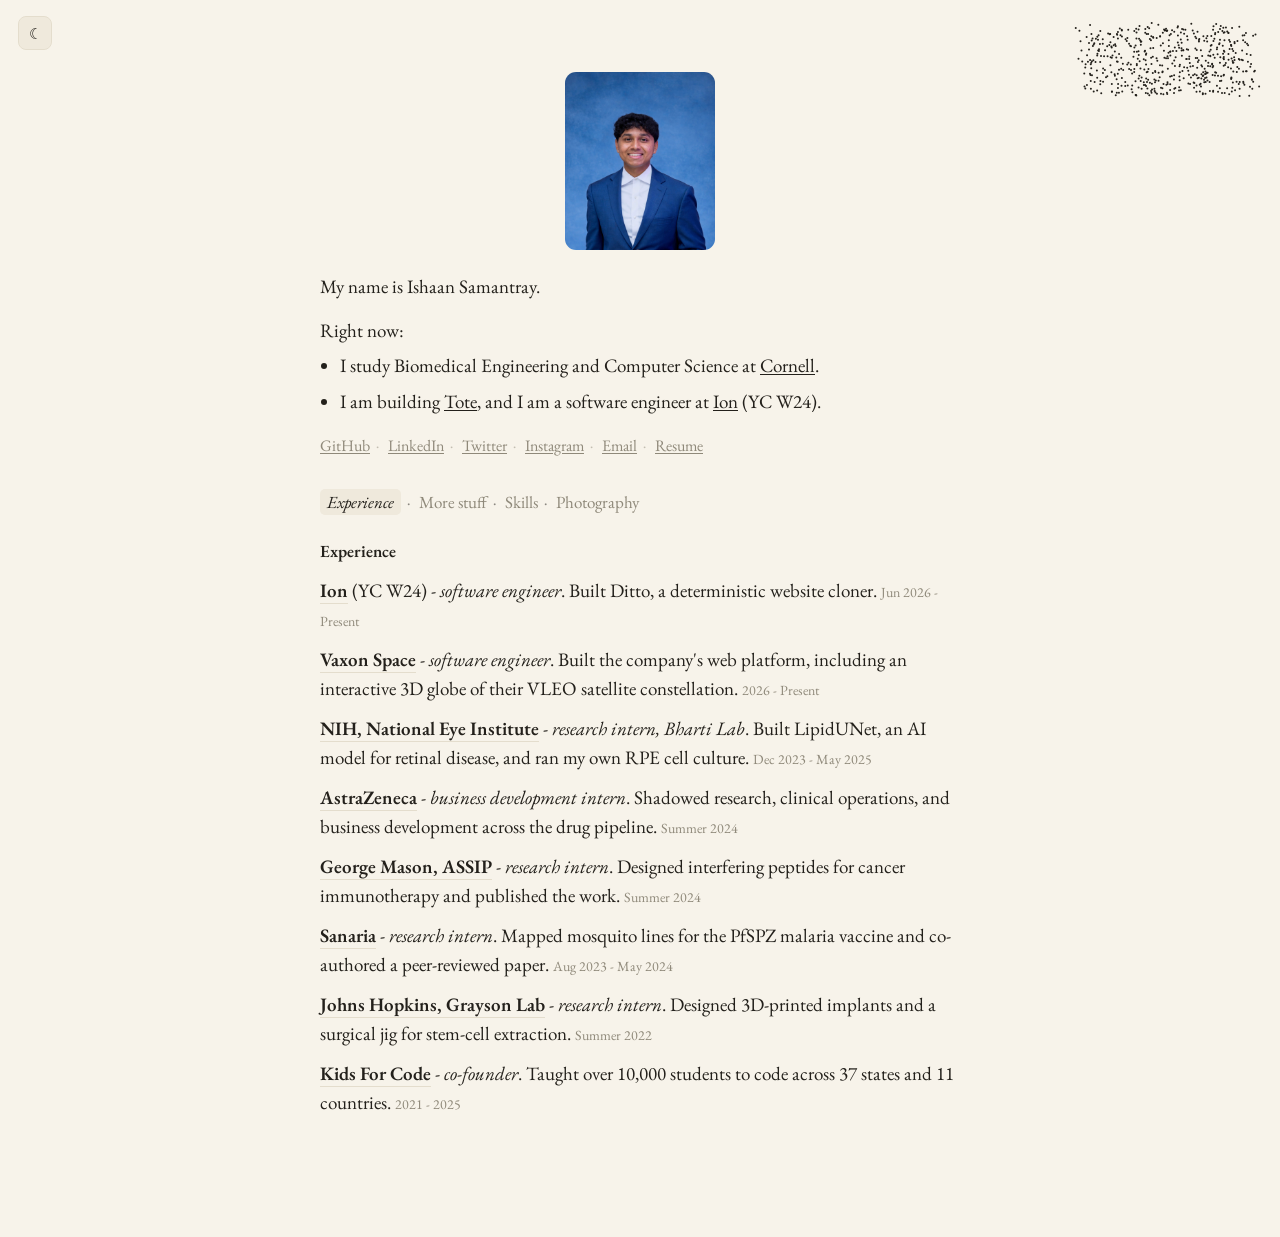
==== commit d9347e39: "Remove hover font-changer, enlarge the 911 corner motif" ====
--- a/index.html
+++ b/index.html
@@ -12,7 +12,7 @@
 <meta property="og:image" content="https://ishaansamantray.com/assets/profile.jpg">
 <link rel="preconnect" href="https://fonts.googleapis.com">
 <link rel="preconnect" href="https://fonts.gstatic.com" crossorigin>
-<link href="https://fonts.googleapis.com/css2?family=EB+Garamond:ital,wght@0,400;0,500;0,600;1,400&family=Jacquard+24&family=Orbitron:wght@600;700&family=Space+Mono:wght@400;700&family=VT323&display=swap" rel="stylesheet">
+<link href="https://fonts.googleapis.com/css2?family=EB+Garamond:ital,wght@0,400;0,500;0,600;1,400&display=swap" rel="stylesheet">
 <style>
   html[data-theme="light"]{ --bg:#f7f3ea; --fg:#23201b; --muted:#8f897a; --line:#e4ddcd; --chip:#efe9dc; --link:#23201b; }
   html[data-theme="dark"] { --bg:#15120d; --fg:#ece6da; --muted:#8f8778; --line:#2a2419; --chip:#1f1a12; --link:#e8c98a; }
@@ -31,15 +31,13 @@
   a{ color:var(--link); text-underline-offset:2px; }
 
   /* top-right dot motif */
-  #motif{ position:fixed; top:20px; right:18px; left:auto; width:158px; height:66px; z-index:5; }
+  #motif{ position:fixed; top:20px; right:18px; left:auto; width:190px; height:80px; z-index:5; }
   /* light/dark toggle (top-left) */
   #toggle{ position:fixed; top:16px; left:18px; right:auto; z-index:6; cursor:pointer; width:34px; height:34px;
     border:1px solid var(--line); border-radius:8px; background:var(--chip); color:var(--fg);
     font-size:15px; line-height:1; display:flex; align-items:center; justify-content:center; }
 
   .avatar{ width:150px; border-radius:11px; display:block; margin:0 auto 22px; }
-  /* sticky multi-font hover: each character keeps whatever font it was last hovered into */
-  .fx{ cursor:default; }
 
   p{ margin:0 0 14px; }
   .intro{ margin-bottom:20px; }
@@ -182,39 +180,6 @@
     function applyTheme(t){ root.setAttribute('data-theme', t); tbtn.textContent = (t === 'dark' ? '☀' : '☾'); try{ localStorage.setItem('theme', t); }catch(e){} }
     (function(){ var s; try{ s = localStorage.getItem('theme'); }catch(e){} applyTheme(s || 'light'); })();
     tbtn.addEventListener('click', function(){ applyTheme(root.getAttribute('data-theme') === 'dark' ? 'light' : 'dark'); });
-
-    // ---- sticky multi-font hover: every character cycles through display fonts on re-hover and keeps it ----
-    var FX_FONTS = ["'Orbitron', sans-serif", "'Jacquard 24', serif", "'Space Mono', monospace", "'VT323', monospace"];
-    (function(){
-      var main = document.querySelector('main');
-      var walker = document.createTreeWalker(main, NodeFilter.SHOW_TEXT, null);
-      var nodes = [], n;
-      while(n = walker.nextNode()){
-        if(!n.nodeValue.trim()) continue;
-        var pn = n.parentNode.nodeName;
-        if(pn === 'SCRIPT' || pn === 'STYLE') continue;
-        nodes.push(n);
-      }
-      nodes.forEach(function(node){
-        var frag = document.createDocumentFragment();
-        node.nodeValue.split('').forEach(function(ch){
-          if(ch === ' ' || ch === '\n' || ch === '\t'){ frag.appendChild(document.createTextNode(ch)); return; }
-          var s = document.createElement('span'); s.className = 'fx'; s.textContent = ch; frag.appendChild(s);
-        });
-        node.parentNode.replaceChild(frag, node);
-      });
-      main.addEventListener('mouseover', function(e){
-        var t = e.target;
-        if(t && t.classList && t.classList.contains('fx')){
-          var i = (t._fx || 0) + 1; t._fx = i;
-          var idx = i % (FX_FONTS.length + 1);
-          t.style.fontFamily = idx === 0 ? '' : FX_FONTS[idx - 1];
-        }
-      });
-      if(document.fonts && document.fonts.load){
-        ["600 1em Orbitron", "1em 'Jacquard 24'", "1em 'Space Mono'", "1em VT323"].forEach(function(f){ try{ document.fonts.load(f); }catch(e){} });
-      }
-    })();
 
     // ---- corner dot motif: dotted Porsche 911 side profile ----
     (function(){
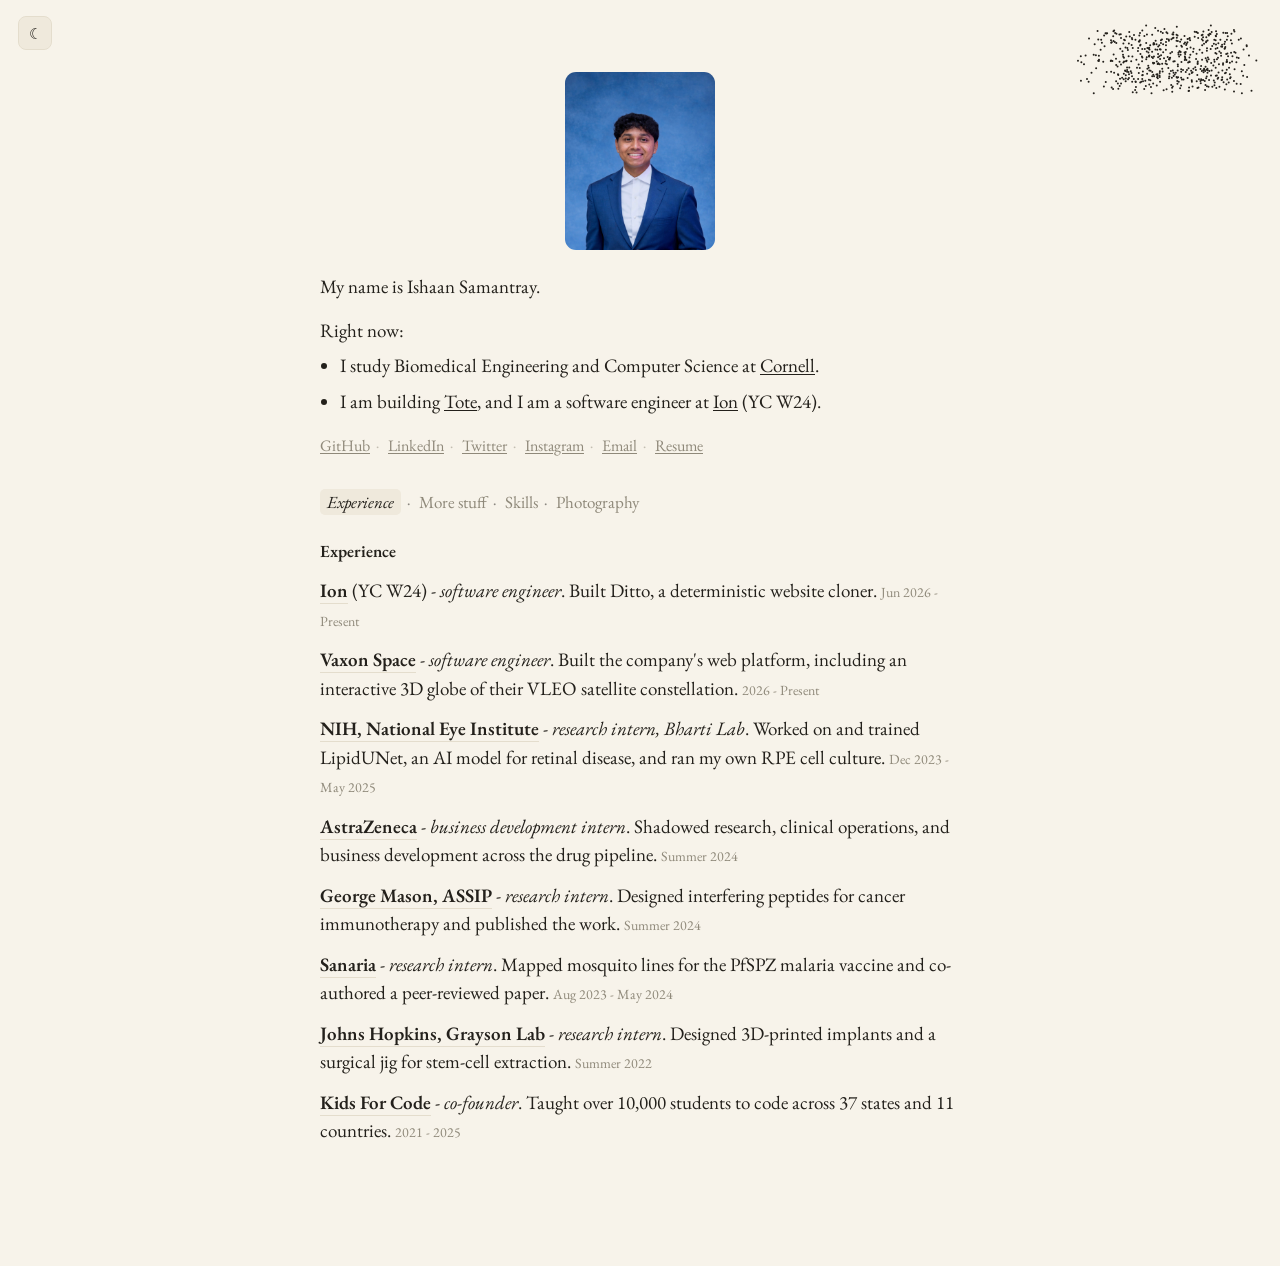
==== commit 86dc146a: "NIH entry: worked on and trained LipidUNet (was built)" ====
--- a/index.html
+++ b/index.html
@@ -116,7 +116,7 @@
       <ul class="tl">
         <li><a href="https://ion.design" target="_blank" rel="noopener">Ion</a> (YC W24) - <em>software engineer</em>. <span class="d">Built Ditto, a deterministic website cloner.</span> <span class="date">Jun 2026 - Present</span></li>
         <li><a href="https://www.vaxonspace.com" target="_blank" rel="noopener">Vaxon Space</a> - <em>software engineer</em>. <span class="d">Built the company's web platform, including an interactive 3D globe of their VLEO satellite constellation.</span> <span class="date">2026 - Present</span></li>
-        <li><a href="https://github.com/NIH-NEI/LipidUnet" target="_blank" rel="noopener">NIH, National Eye Institute</a> - <em>research intern, Bharti Lab</em>. <span class="d">Built LipidUNet, an AI model for retinal disease, and ran my own RPE cell culture.</span> <span class="date">Dec 2023 - May 2025</span></li>
+        <li><a href="https://github.com/NIH-NEI/LipidUnet" target="_blank" rel="noopener">NIH, National Eye Institute</a> - <em>research intern, Bharti Lab</em>. <span class="d">Worked on and trained LipidUNet, an AI model for retinal disease, and ran my own RPE cell culture.</span> <span class="date">Dec 2023 - May 2025</span></li>
         <li><a href="https://www.astrazeneca.com/" target="_blank" rel="noopener">AstraZeneca</a> - <em>business development intern</em>. <span class="d">Shadowed research, clinical operations, and business development across the drug pipeline.</span> <span class="date">Summer 2024</span></li>
         <li><a href="https://journals.gmu.edu/jssr/article/view/4225" target="_blank" rel="noopener">George Mason, ASSIP</a> - <em>research intern</em>. <span class="d">Designed interfering peptides for cancer immunotherapy and published the work.</span> <span class="date">Summer 2024</span></li>
         <li><a href="https://pubmed.ncbi.nlm.nih.gov/40321780/" target="_blank" rel="noopener">Sanaria</a> - <em>research intern</em>. <span class="d">Mapped mosquito lines for the PfSPZ malaria vaccine and co-authored a peer-reviewed paper.</span> <span class="date">Aug 2023 - May 2024</span></li>
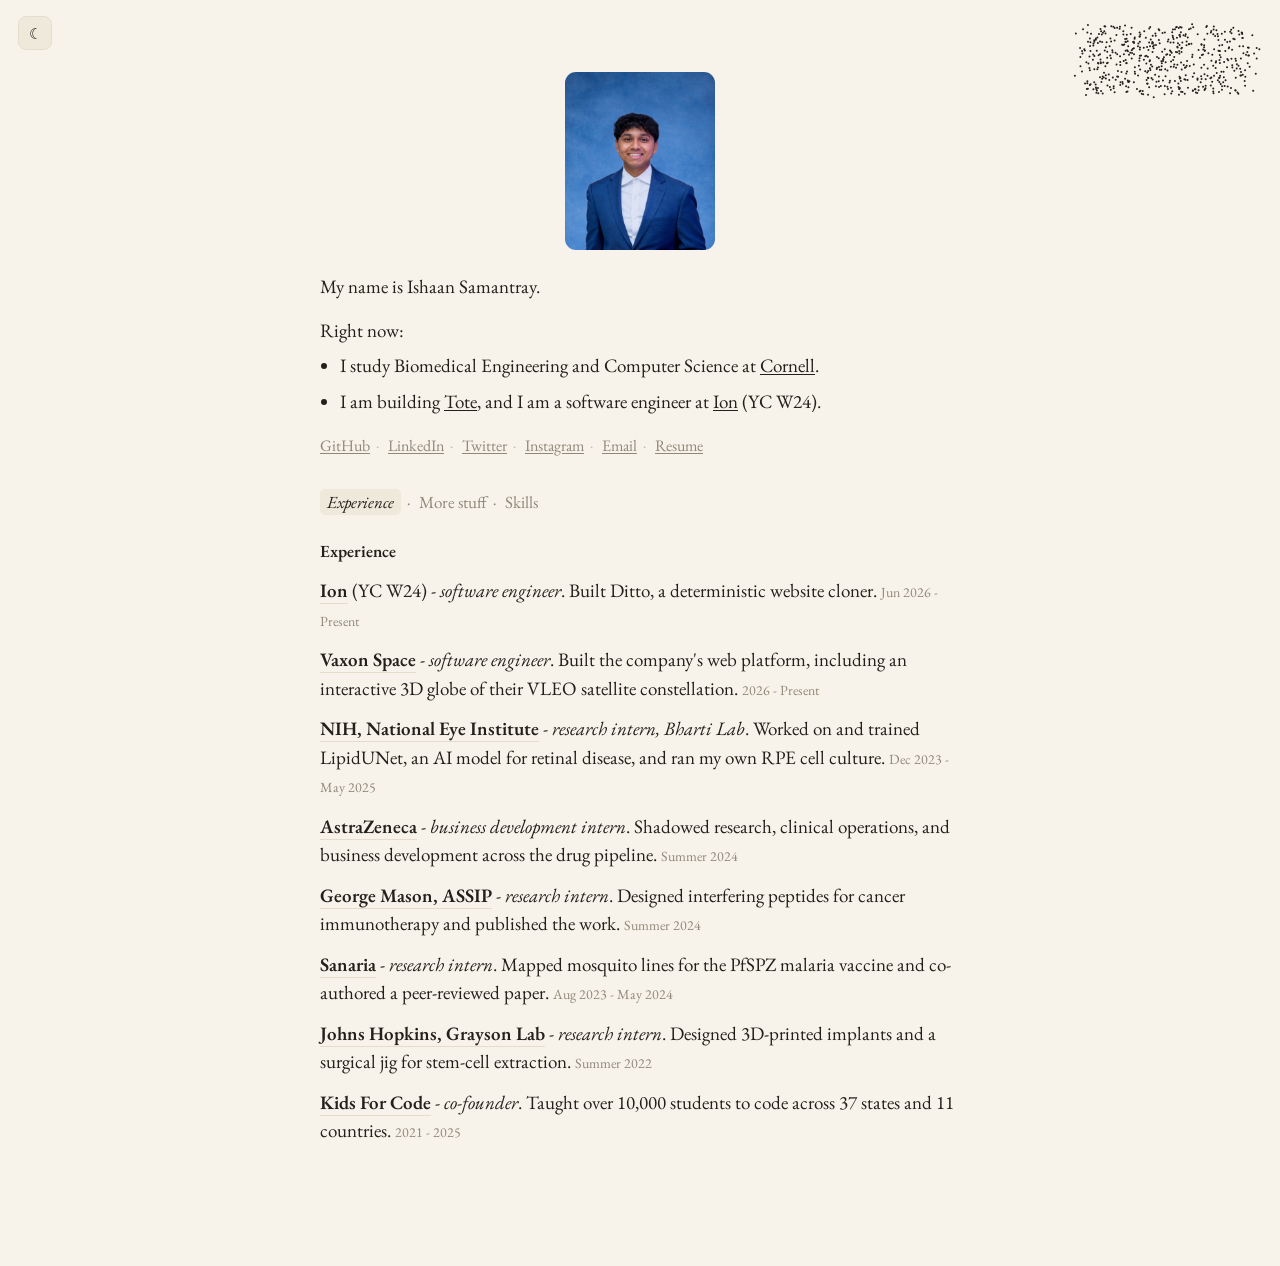
==== commit c1bb0fa2: "Photography: car-logo button that drives off into a swipe-in gallery with zoom lightbox" ====
--- a/index.html
+++ b/index.html
@@ -27,11 +27,18 @@
     padding:8vh 22px 12vh;
     transition:background .18s, color .18s;
   }
-  .wrap{ width:100%; max-width:640px; }
+  body.noscroll{ overflow:hidden; }
+  .wrap{ width:100%; max-width:640px; transition:opacity .45s ease, transform .55s ease; }
+  .wrap.exit-left{ opacity:0; transform:translateX(-46px); }
   a{ color:var(--link); text-underline-offset:2px; }
 
-  /* top-right dot motif */
-  #motif{ position:fixed; top:20px; right:18px; left:auto; width:190px; height:80px; z-index:5; }
+  /* top-right dotted 911 = Photography button */
+  #photo-trigger{ position:fixed; top:20px; right:18px; z-index:5; cursor:pointer; text-align:right; }
+  #motif{ width:190px; height:80px; display:block; transition:transform .8s cubic-bezier(.34,.62,.29,1), filter .5s; }
+  #motif.drive-right{ transform:translateX(134vw) scale(1.06); filter:blur(1.3px); transition:transform .82s cubic-bezier(.5,.02,.8,.25), filter .82s; }
+  #photo-hint{ font:12px ui-monospace,"SF Mono",Menlo,monospace; color:var(--muted); margin-top:1px; opacity:0; transition:opacity .2s; letter-spacing:.04em; }
+  #photo-trigger:hover #photo-hint{ opacity:1; }
+
   /* light/dark toggle (top-left) */
   #toggle{ position:fixed; top:16px; left:18px; right:auto; z-index:6; cursor:pointer; width:34px; height:34px;
     border:1px solid var(--line); border-radius:8px; background:var(--chip); color:var(--fg);
@@ -76,13 +83,52 @@
   .chips{ display:flex; flex-wrap:wrap; gap:7px; }
   .chip{ font-family: ui-monospace, "SF Mono", Menlo, monospace; font-size:12.5px; border:1px solid var(--line); border-radius:6px; padding:4px 9px; background:var(--chip); white-space:nowrap; }
 
-  .gallery{ column-count:3; column-gap:8px; }
-  .gallery img{ width:100%; margin:0 0 8px; border-radius:6px; display:block; }
-  @media (max-width:640px){ .gallery{ column-count:2; } .skill-row{ flex-direction:column; gap:6px; } .skill-label{ min-width:0; } #motif{ display:none; } }
+  /* photography page overlay */
+  #photo-view{ position:fixed; inset:0; z-index:40; background:var(--bg); overflow-y:auto;
+    transform:translateX(100%); transition:transform .7s cubic-bezier(.22,.61,.36,1); }
+  #photo-view.open{ transform:translateX(0); }
+  .pv-inner{ max-width:1120px; margin:0 auto; padding:26px 22px 80px; }
+  #pv-back{ display:inline-flex; align-items:center; gap:9px; cursor:pointer; margin-bottom:6px; transition:transform .7s cubic-bezier(.5,.02,.8,.25); }
+  #pv-back.drive-left{ transform:translateX(-140vw); }
+  #backcar{ width:112px; height:48px; display:block; }
+  .pv-back-label{ font:13px ui-monospace,"SF Mono",Menlo,monospace; color:var(--muted); letter-spacing:.03em; }
+  #pv-back:hover .pv-back-label{ color:var(--fg); }
+  .pv-title{ font-size:22px; font-weight:600; margin:8px 0 2px; }
+  .pv-sub{ color:var(--muted); margin:0 0 20px; }
+  .pgrid{ column-count:4; column-gap:10px; }
+  .pgrid img{ width:100%; margin:0 0 10px; border-radius:7px; display:block; cursor:zoom-in;
+    transition:transform .2s ease, filter .2s ease; }
+  .pgrid img:hover{ transform:translateY(-2px) scale(1.006); filter:brightness(1.04); }
+
+  /* lightbox */
+  #lightbox{ position:fixed; inset:0; z-index:60; background:rgba(0,0,0,.94); display:none; }
+  #lightbox.open{ display:block; }
+  #lb-img{ position:absolute; top:50%; left:50%; transform:translate(-50%,-50%); max-width:92vw; max-height:88vh;
+    object-fit:contain; border-radius:4px; cursor:zoom-in; transition:transform .25s ease; user-select:none; }
+  #lb-img.zoomed{ transform:translate(-50%,-50%) scale(2.3); cursor:zoom-out; }
+  .lb-nav{ position:absolute; top:0; bottom:0; width:34%; display:flex; align-items:center; color:#fff;
+    font-size:44px; cursor:pointer; opacity:0; transition:opacity .2s; user-select:none; z-index:2; }
+  #lightbox:hover .lb-nav{ opacity:.45; }
+  .lb-nav:hover{ opacity:.9 !important; }
+  #lb-prev{ left:0; justify-content:flex-start; padding-left:20px; }
+  #lb-next{ right:0; justify-content:flex-end; padding-right:20px; }
+  #lb-close{ position:absolute; top:12px; right:20px; color:#fff; font-size:30px; line-height:1; cursor:pointer; opacity:.8; z-index:3; }
+  #lb-count{ position:absolute; bottom:16px; left:0; right:0; text-align:center; color:#ffffffcc;
+    font:13px ui-monospace,Menlo,monospace; z-index:3; }
+
+  @media (max-width:900px){ .pgrid{ column-count:3; } }
+  @media (max-width:640px){
+    .skill-row{ flex-direction:column; gap:6px; } .skill-label{ min-width:0; }
+    #motif{ width:120px; height:52px; } #photo-hint{ opacity:.75; font-size:10px; }
+    .pgrid{ column-count:2; }
+  }
 </style>
 </head>
 <body>
-  <canvas id="motif" title="Porsche 911"></canvas>
+  <div id="photo-trigger" title="Photography" role="button" aria-label="Open photography">
+    <canvas id="motif"></canvas>
+    <div id="photo-hint">photos &rarr;</div>
+  </div>
   <button id="toggle" title="Toggle light/dark" aria-label="Toggle light or dark mode">☾</button>
 
   <main class="wrap">
@@ -107,8 +153,7 @@
     <nav class="tabs">
       <a id="nav-experience" href="#experience">Experience</a><span class="sep">·</span>
       <a id="nav-more" href="#more">More stuff</a><span class="sep">·</span>
-      <a id="nav-skills" href="#skills">Skills</a><span class="sep">·</span>
-      <a id="nav-photography" href="#photography">Photography</a>
+      <a id="nav-skills" href="#skills">Skills</a>
     </nav>
 
     <section id="tab-experience">
@@ -165,38 +210,57 @@
       <div class="skill-row"><div class="skill-label">BIZ</div><div class="chips"><span class="chip">DCF Modeling</span><span class="chip">HubSpot CRM</span><span class="chip">Excel</span><span class="chip">Financial Analysis</span></div></div>
       <div class="skill-row"><div class="skill-label">OFF_HOURS</div><div class="chips"><span class="chip">tennis</span><span class="chip">skiing</span><span class="chip">boxing</span><span class="chip">restaurants</span><span class="chip">urban exploring</span><span class="chip">spanish</span><span class="chip">car photography</span><span class="chip">building with raspberry pi</span></div></div>
     </section>
-
-    <section id="tab-photography" hidden>
-      <h2>Photography</h2>
-      <p class="sub" style="margin-bottom:16px">Cars, mostly. Shot by me.</p>
-      <div class="gallery" id="gallery"></div>
-    </section>
   </main>
+
+  <!-- photography page (swipes in) -->
+  <div id="photo-view" aria-hidden="true">
+    <div class="pv-inner">
+      <div id="pv-back" title="Back home" role="button" aria-label="Back to home">
+        <canvas id="backcar"></canvas>
+        <span class="pv-back-label">&larr; back</span>
+      </div>
+      <h2 class="pv-title">Photography</h2>
+      <p class="pv-sub">Cars, mostly. Shot by me. Click any photo to zoom, arrow through them all.</p>
+      <div class="pgrid" id="pgrid"></div>
+    </div>
+  </div>
+
+  <!-- lightbox -->
+  <div id="lightbox" aria-hidden="true">
+    <div class="lb-nav" id="lb-prev">&#8249;</div>
+    <div class="lb-nav" id="lb-next">&#8250;</div>
+    <div id="lb-close">&times;</div>
+    <img id="lb-img" src="" alt="">
+    <div id="lb-count"></div>
+  </div>
 
   <script src="cars-data.js"></script>
   <script>
+    var reduce = window.matchMedia && window.matchMedia('(prefers-reduced-motion: reduce)').matches;
+
     // ---- light / dark toggle ----
     var root = document.documentElement, tbtn = document.getElementById('toggle');
     function applyTheme(t){ root.setAttribute('data-theme', t); tbtn.textContent = (t === 'dark' ? '☀' : '☾'); try{ localStorage.setItem('theme', t); }catch(e){} }
     (function(){ var s; try{ s = localStorage.getItem('theme'); }catch(e){} applyTheme(s || 'light'); })();
     tbtn.addEventListener('click', function(){ applyTheme(root.getAttribute('data-theme') === 'dark' ? 'light' : 'dark'); });
 
-    // ---- corner dot motif: dotted Porsche 911 side profile ----
-    (function(){
-      var reduce = window.matchMedia && window.matchMedia('(prefers-reduced-motion: reduce)').matches;
-      var cv = document.getElementById('motif'), ctx = cv.getContext('2d');
-      var dpr = Math.min(window.devicePixelRatio || 1, 2), W, H, pts = [], mouse = {x:-9999,y:-9999}, ready = false;
+    // ---- reusable dotted car (faceRight for the button, faceLeft for back) ----
+    function makeCar(cv, opts){
+      opts = opts || {};
+      var faceRight = !!opts.faceRight, repel = !!opts.repel;
+      var ctx = cv.getContext('2d'), dpr = Math.min(window.devicePixelRatio || 1, 2);
+      var W, H, pts = [], mouse = {x:-9999,y:-9999}, ready = false;
       var svg = '<svg xmlns="http://www.w3.org/2000/svg" viewBox="0 0 230 96">'
         + '<path fill="#000" d="M10,62 Q10,47 26,44 Q50,41 74,40 Q92,25 112,19 Q130,15 148,18 Q178,24 196,41 L207,41 Q213,44 214,51 L216,62 L198,63 Q176,40 154,63 L104,65 Q58,40 36,63 Z"/>'
         + '<circle fill="#000" cx="58" cy="66" r="16"/><circle fill="#000" cx="176" cy="66" r="16"/></svg>';
       var img = new Image();
       function build(){
-        W = cv.clientWidth; H = cv.clientHeight;
+        W = cv.clientWidth; H = cv.clientHeight; if(!W || !H) return;
         cv.width = W*dpr; cv.height = H*dpr; ctx.setTransform(dpr,0,0,dpr,0,0);
-        var off = document.createElement('canvas'); off.width = W; off.height = H;
-        var o = off.getContext('2d');
-        var s = Math.min(W/230, H/96), dw = 230*s, dh = 96*s;
-        o.drawImage(img, (W-dw)/2, (H-dh)/2, dw, dh);
+        var off = document.createElement('canvas'); off.width = W; off.height = H; var o = off.getContext('2d');
+        var s = Math.min(W/230, H/96), dw = 230*s, dh = 96*s, ox = (W-dw)/2, oy = (H-dh)/2;
+        if(faceRight){ o.save(); o.translate(W,0); o.scale(-1,1); o.drawImage(img,ox,oy,dw,dh); o.restore(); }
+        else { o.drawImage(img,ox,oy,dw,dh); }
         var data = o.getImageData(0,0,W,H).data, gap = 3, targets = [];
         for(var y=0;y<H;y+=gap){ for(var x=0;x<W;x+=gap){ if(data[(y*W+x)*4+3] > 128) targets.push({x:x,y:y}); } }
         pts = targets.map(function(t){ return {x: reduce ? t.x : Math.random()*W, y: reduce ? t.y : Math.random()*H, tx:t.x, ty:t.y, vx:0, vy:0, ph:Math.random()*6.28}; });
@@ -204,41 +268,100 @@
       }
       function draw(t){
         if(!ready) return;
-        ctx.clearRect(0,0,W,H);
-        ctx.fillStyle = getComputedStyle(document.body).color;
+        ctx.clearRect(0,0,W,H); ctx.fillStyle = getComputedStyle(document.body).color;
         for(var i=0;i<pts.length;i++){ var p = pts[i];
           if(!reduce){
             var jx = Math.sin(t*0.001+p.ph)*0.5, jy = Math.cos(t*0.0013+p.ph)*0.5;
             p.vx = p.vx*0.86 + ((p.tx+jx)-p.x)*0.05; p.vy = p.vy*0.86 + ((p.ty+jy)-p.y)*0.05;
-            var mdx = p.x-mouse.x, mdy = p.y-mouse.y, d2 = mdx*mdx+mdy*mdy;
-            if(d2 < 1200){ var d = Math.sqrt(d2)||1, f = (34-d)/34*2.6; p.vx += mdx/d*f; p.vy += mdy/d*f; }
+            if(repel){ var mdx = p.x-mouse.x, mdy = p.y-mouse.y, d2 = mdx*mdx+mdy*mdy;
+              if(d2 < 1200){ var d = Math.sqrt(d2)||1, f = (34-d)/34*2.6; p.vx += mdx/d*f; p.vy += mdy/d*f; } }
             p.x += p.vx; p.y += p.vy;
           }
           ctx.beginPath(); ctx.arc(p.x, p.y, 1.0, 0, 6.29); ctx.fill();
         }
       }
       function loop(t){ draw(t); requestAnimationFrame(loop); }
-      cv.addEventListener('mousemove', function(e){ var r = cv.getBoundingClientRect(); mouse.x = e.clientX-r.left; mouse.y = e.clientY-r.top; });
-      cv.addEventListener('mouseleave', function(){ mouse.x = mouse.y = -9999; });
+      if(repel){
+        cv.addEventListener('mousemove', function(e){ var r = cv.getBoundingClientRect(); mouse.x = e.clientX-r.left; mouse.y = e.clientY-r.top; });
+        cv.addEventListener('mouseleave', function(){ mouse.x = mouse.y = -9999; });
+      }
       window.addEventListener('resize', build);
       img.onload = function(){ build(); if(reduce){ draw(0); } else { requestAnimationFrame(loop); } };
       img.src = 'data:image/svg+xml;utf8,' + encodeURIComponent(svg);
-    })();
-
-    // ---- tabs ----
-    var tabs = ['experience','more','skills','photography'];
+    }
+    makeCar(document.getElementById('motif'), { faceRight:true, repel:true });
+    makeCar(document.getElementById('backcar'), { faceRight:false });
+
+    // ---- photography page: drive-off transition ----
+    var motif = document.getElementById('motif');
+    var trigger = document.getElementById('photo-trigger');
+    var pv = document.getElementById('photo-view');
+    var pvBack = document.getElementById('pv-back');
+    var mainEl = document.querySelector('main');
+    var animating = false, galleryBuilt = false;
+
+    function buildGallery(){
+      if(galleryBuilt || !window.CARS) return; galleryBuilt = true;
+      var g = document.getElementById('pgrid');
+      window.CARS.forEach(function(c, i){
+        var im = document.createElement('img');
+        im.src = c.src; im.loading = 'lazy'; im.alt = c.caption || 'car photo';
+        im.addEventListener('click', function(){ openLightbox(i); });
+        g.appendChild(im);
+      });
+    }
+    function openPhotos(){
+      if(animating || pv.classList.contains('open')) return;
+      animating = true; buildGallery();
+      if(reduce){ pv.classList.add('open'); document.body.classList.add('noscroll'); pv.setAttribute('aria-hidden','false'); animating = false; return; }
+      motif.classList.add('drive-right');
+      mainEl.classList.add('exit-left');
+      setTimeout(function(){ pv.classList.add('open'); pv.setAttribute('aria-hidden','false'); document.body.classList.add('noscroll'); }, 360);
+      setTimeout(function(){ animating = false; }, 1150);
+    }
+    function closePhotos(){
+      if(animating || !pv.classList.contains('open')) return;
+      animating = true;
+      if(reduce){ pv.classList.remove('open'); pv.setAttribute('aria-hidden','true'); document.body.classList.remove('noscroll'); mainEl.classList.remove('exit-left'); motif.classList.remove('drive-right'); animating = false; return; }
+      pvBack.classList.add('drive-left');
+      pv.classList.remove('open'); pv.setAttribute('aria-hidden','true');
+      mainEl.classList.remove('exit-left');
+      setTimeout(function(){ motif.classList.remove('drive-right'); }, 120);
+      setTimeout(function(){ pvBack.classList.remove('drive-left'); document.body.classList.remove('noscroll'); animating = false; }, 720);
+    }
+    trigger.addEventListener('click', openPhotos);
+    pvBack.addEventListener('click', closePhotos);
+
+    // ---- lightbox ----
+    var LB = document.getElementById('lightbox'), lbImg = document.getElementById('lb-img'), lbCount = document.getElementById('lb-count');
+    var lbIndex = 0;
+    function imgsArr(){ return window.CARS || []; }
+    function openLightbox(i){ lbIndex = i; showLb(); LB.classList.add('open'); LB.setAttribute('aria-hidden','false'); }
+    function showLb(){ var a = imgsArr(); if(!a.length) return; var c = a[lbIndex]; lbImg.classList.remove('zoomed'); lbImg.src = c.src; lbImg.alt = c.caption || 'car photo'; lbCount.textContent = (lbIndex+1) + ' / ' + a.length; }
+    function lbStep(d){ var a = imgsArr(); lbIndex = (lbIndex + d + a.length) % a.length; showLb(); }
+    function closeLb(){ LB.classList.remove('open'); LB.setAttribute('aria-hidden','true'); lbImg.classList.remove('zoomed'); }
+    lbImg.addEventListener('click', function(e){ e.stopPropagation(); lbImg.classList.toggle('zoomed'); });
+    document.getElementById('lb-prev').addEventListener('click', function(e){ e.stopPropagation(); lbStep(-1); });
+    document.getElementById('lb-next').addEventListener('click', function(e){ e.stopPropagation(); lbStep(1); });
+    document.getElementById('lb-close').addEventListener('click', function(e){ e.stopPropagation(); closeLb(); });
+    LB.addEventListener('click', function(){ closeLb(); });
+    document.addEventListener('keydown', function(e){
+      if(LB.classList.contains('open')){
+        if(e.key === 'Escape') closeLb();
+        else if(e.key === 'ArrowRight') lbStep(1);
+        else if(e.key === 'ArrowLeft') lbStep(-1);
+        return;
+      }
+      if(e.key === 'Escape' && pv.classList.contains('open')) closePhotos();
+    });
+
+    // ---- tabs (experience / more / skills) ----
+    var tabs = ['experience','more','skills'];
     function show(id){
       if(tabs.indexOf(id) < 0) id = 'experience';
       tabs.forEach(function(t){ document.getElementById('tab-'+t).hidden = (t !== id); document.getElementById('nav-'+t).classList.toggle('active', t === id); });
-      if(id === 'photography') renderGallery();
-    }
-    var galleryDone = false;
-    function renderGallery(){
-      if(galleryDone || !window.CARS) return; galleryDone = true;
-      var g = document.getElementById('gallery');
-      window.CARS.forEach(function(c){ var img = document.createElement('img'); img.src = c.src; img.loading = 'lazy'; img.alt = c.caption || 'car photo'; g.appendChild(img); });
-    }
-    window.addEventListener('hashchange', function(){ show(location.hash.slice(1)); });
+    }
+    window.addEventListener('hashchange', function(){ if(tabs.indexOf(location.hash.slice(1)) >= 0) show(location.hash.slice(1)); });
     show(location.hash.slice(1) || 'experience');
   </script>
 </body>
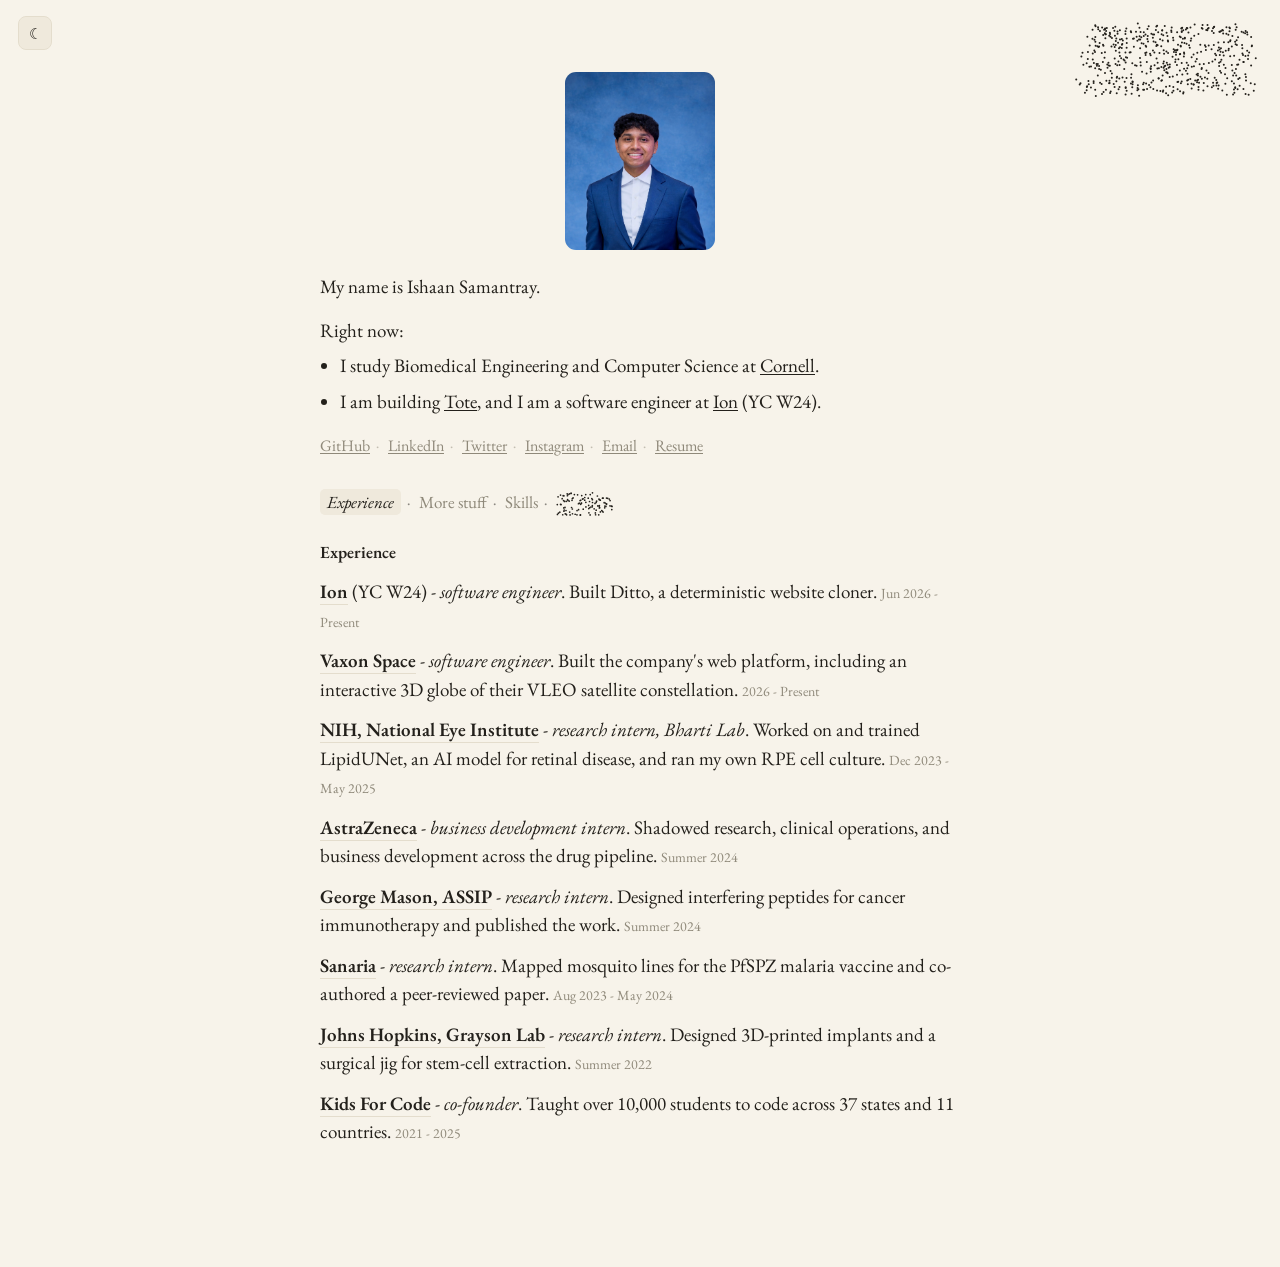
==== commit 505f3e18: "Move zooming car into the tab bar, protect headshot, make corner car decorative" ====
--- a/index.html
+++ b/index.html
@@ -32,19 +32,18 @@
   .wrap.exit-left{ opacity:0; transform:translateX(-46px); }
   a{ color:var(--link); text-underline-offset:2px; }
 
-  /* top-right dotted 911 = Photography button */
-  #photo-trigger{ position:fixed; top:20px; right:18px; z-index:5; cursor:pointer; text-align:right; }
-  #motif{ width:190px; height:80px; display:block; transition:transform .8s cubic-bezier(.34,.62,.29,1), filter .5s; }
-  #motif.drive-right{ transform:translateX(134vw) scale(1.06); filter:blur(1.3px); transition:transform .82s cubic-bezier(.5,.02,.8,.25), filter .82s; }
-  #photo-hint{ font:12px ui-monospace,"SF Mono",Menlo,monospace; color:var(--muted); margin-top:1px; opacity:0; transition:opacity .2s; letter-spacing:.04em; }
-  #photo-trigger:hover #photo-hint{ opacity:1; }
+  /* top-right decorative dotted 911 */
+  #motif{ position:fixed; top:20px; right:18px; width:190px; height:80px; z-index:5; }
 
   /* light/dark toggle (top-left) */
   #toggle{ position:fixed; top:16px; left:18px; right:auto; z-index:6; cursor:pointer; width:34px; height:34px;
     border:1px solid var(--line); border-radius:8px; background:var(--chip); color:var(--fg);
     font-size:15px; line-height:1; display:flex; align-items:center; justify-content:center; }
 
-  .avatar{ width:150px; border-radius:11px; display:block; margin:0 auto 22px; }
+  /* headshot: CSS background so it cannot be right-click-saved or dragged */
+  .avatar{ width:150px; aspect-ratio:872/1032; border-radius:11px; display:block; margin:0 auto 22px;
+    background:url('assets/profile.jpg') center/cover no-repeat;
+    -webkit-user-select:none; user-select:none; -webkit-user-drag:none; -webkit-touch-callout:none; pointer-events:none; }
 
   p{ margin:0 0 14px; }
   .intro{ margin-bottom:20px; }
@@ -60,6 +59,13 @@
   nav.tabs a{ text-decoration:none; color:var(--muted); }
   nav.tabs a.active{ color:var(--fg); font-style:italic; background:var(--chip); padding:2px 7px; border-radius:5px; }
   nav.tabs a:hover{ color:var(--fg); }
+  /* tiny car that zooms right along the tab bar = Photography */
+  #photo-nav{ display:inline-flex; align-items:center; vertical-align:middle; cursor:pointer; outline:none; }
+  #navcar{ width:58px; height:26px; display:block; transition:transform .25s ease, filter .4s; }
+  #photo-nav:hover #navcar{ transform:translateX(6px); }
+  #photo-nav:focus-visible #navcar{ transform:translateX(6px); }
+  #navcar.zoom-off{ transform:translateX(122vw) scale(1.05); filter:blur(1.1px);
+    transition:transform .8s cubic-bezier(.5,.02,.8,.25), filter .8s; }
 
   section h2{ font-size:17px; font-weight:600; margin:0 0 12px; }
   .tl{ list-style:none; margin:0; padding:0; }
@@ -119,20 +125,17 @@
   @media (max-width:900px){ .pgrid{ column-count:3; } }
   @media (max-width:640px){
     .skill-row{ flex-direction:column; gap:6px; } .skill-label{ min-width:0; }
-    #motif{ width:120px; height:52px; } #photo-hint{ opacity:.75; font-size:10px; }
+    #motif{ width:120px; height:52px; }
     .pgrid{ column-count:2; }
   }
 </style>
 </head>
 <body>
-  <div id="photo-trigger" title="Photography" role="button" aria-label="Open photography">
-    <canvas id="motif"></canvas>
-    <div id="photo-hint">photos &rarr;</div>
-  </div>
+  <canvas id="motif" aria-hidden="true"></canvas>
   <button id="toggle" title="Toggle light/dark" aria-label="Toggle light or dark mode">☾</button>
 
   <main class="wrap">
-    <img class="avatar" src="assets/profile.jpg" alt="Ishaan Samantray">
+    <div class="avatar" role="img" aria-label="Ishaan Samantray"></div>
     <div class="intro">
       <p>My name is Ishaan Samantray.</p>
       <p class="rn">Right now:</p>
@@ -153,7 +156,8 @@
     <nav class="tabs">
       <a id="nav-experience" href="#experience">Experience</a><span class="sep">·</span>
       <a id="nav-more" href="#more">More stuff</a><span class="sep">·</span>
-      <a id="nav-skills" href="#skills">Skills</a>
+      <a id="nav-skills" href="#skills">Skills</a><span class="sep">·</span>
+      <span id="photo-nav" title="Photography" role="button" aria-label="Open car photography" tabindex="0"><canvas id="navcar"></canvas></span>
     </nav>
 
     <section id="tab-experience">
@@ -215,7 +219,7 @@
   <!-- photography page (swipes in) -->
   <div id="photo-view" aria-hidden="true">
     <div class="pv-inner">
-      <div id="pv-back" title="Back home" role="button" aria-label="Back to home">
+      <div id="pv-back" title="Back home" role="button" aria-label="Back to home" tabindex="0">
         <canvas id="backcar"></canvas>
         <span class="pv-back-label">&larr; back</span>
       </div>
@@ -244,10 +248,17 @@
     (function(){ var s; try{ s = localStorage.getItem('theme'); }catch(e){} applyTheme(s || 'light'); })();
     tbtn.addEventListener('click', function(){ applyTheme(root.getAttribute('data-theme') === 'dark' ? 'light' : 'dark'); });
 
-    // ---- reusable dotted car (faceRight for the button, faceLeft for back) ----
+    // ---- deter casual downloading of the headshot ----
+    (function(){
+      var av = document.querySelector('.avatar');
+      if(!av) return;
+      ['contextmenu','dragstart'].forEach(function(ev){ av.addEventListener(ev, function(e){ e.preventDefault(); return false; }); });
+    })();
+
+    // ---- reusable dotted car (faceRight for buttons, faceLeft for back) ----
     function makeCar(cv, opts){
       opts = opts || {};
-      var faceRight = !!opts.faceRight, repel = !!opts.repel;
+      var faceRight = !!opts.faceRight, repel = !!opts.repel, gap = opts.gap || 3, dot = opts.dot || 1.0;
       var ctx = cv.getContext('2d'), dpr = Math.min(window.devicePixelRatio || 1, 2);
       var W, H, pts = [], mouse = {x:-9999,y:-9999}, ready = false;
       var svg = '<svg xmlns="http://www.w3.org/2000/svg" viewBox="0 0 230 96">'
@@ -261,7 +272,7 @@
         var s = Math.min(W/230, H/96), dw = 230*s, dh = 96*s, ox = (W-dw)/2, oy = (H-dh)/2;
         if(faceRight){ o.save(); o.translate(W,0); o.scale(-1,1); o.drawImage(img,ox,oy,dw,dh); o.restore(); }
         else { o.drawImage(img,ox,oy,dw,dh); }
-        var data = o.getImageData(0,0,W,H).data, gap = 3, targets = [];
+        var data = o.getImageData(0,0,W,H).data, targets = [];
         for(var y=0;y<H;y+=gap){ for(var x=0;x<W;x+=gap){ if(data[(y*W+x)*4+3] > 128) targets.push({x:x,y:y}); } }
         pts = targets.map(function(t){ return {x: reduce ? t.x : Math.random()*W, y: reduce ? t.y : Math.random()*H, tx:t.x, ty:t.y, vx:0, vy:0, ph:Math.random()*6.28}; });
         ready = true;
@@ -277,7 +288,7 @@
               if(d2 < 1200){ var d = Math.sqrt(d2)||1, f = (34-d)/34*2.6; p.vx += mdx/d*f; p.vy += mdy/d*f; } }
             p.x += p.vx; p.y += p.vy;
           }
-          ctx.beginPath(); ctx.arc(p.x, p.y, 1.0, 0, 6.29); ctx.fill();
+          ctx.beginPath(); ctx.arc(p.x, p.y, dot, 0, 6.29); ctx.fill();
         }
       }
       function loop(t){ draw(t); requestAnimationFrame(loop); }
@@ -289,12 +300,13 @@
       img.onload = function(){ build(); if(reduce){ draw(0); } else { requestAnimationFrame(loop); } };
       img.src = 'data:image/svg+xml;utf8,' + encodeURIComponent(svg);
     }
-    makeCar(document.getElementById('motif'), { faceRight:true, repel:true });
-    makeCar(document.getElementById('backcar'), { faceRight:false });
-
-    // ---- photography page: drive-off transition ----
-    var motif = document.getElementById('motif');
-    var trigger = document.getElementById('photo-trigger');
+    makeCar(document.getElementById('motif'), { faceRight:true, repel:true });          // decorative corner
+    makeCar(document.getElementById('navcar'), { faceRight:true, gap:2, dot:0.85 });     // tiny nav button
+    makeCar(document.getElementById('backcar'), { faceRight:false });                    // back control
+
+    // ---- photography page: nav car zooms right, page swipes in ----
+    var navcar = document.getElementById('navcar');
+    var photoNav = document.getElementById('photo-nav');
     var pv = document.getElementById('photo-view');
     var pvBack = document.getElementById('pv-back');
     var mainEl = document.querySelector('main');
@@ -314,23 +326,25 @@
       if(animating || pv.classList.contains('open')) return;
       animating = true; buildGallery();
       if(reduce){ pv.classList.add('open'); document.body.classList.add('noscroll'); pv.setAttribute('aria-hidden','false'); animating = false; return; }
-      motif.classList.add('drive-right');
+      navcar.classList.add('zoom-off');
       mainEl.classList.add('exit-left');
       setTimeout(function(){ pv.classList.add('open'); pv.setAttribute('aria-hidden','false'); document.body.classList.add('noscroll'); }, 360);
+      setTimeout(function(){ navcar.classList.remove('zoom-off'); }, 1000);
       setTimeout(function(){ animating = false; }, 1150);
     }
     function closePhotos(){
       if(animating || !pv.classList.contains('open')) return;
       animating = true;
-      if(reduce){ pv.classList.remove('open'); pv.setAttribute('aria-hidden','true'); document.body.classList.remove('noscroll'); mainEl.classList.remove('exit-left'); motif.classList.remove('drive-right'); animating = false; return; }
+      if(reduce){ pv.classList.remove('open'); pv.setAttribute('aria-hidden','true'); document.body.classList.remove('noscroll'); mainEl.classList.remove('exit-left'); animating = false; return; }
       pvBack.classList.add('drive-left');
       pv.classList.remove('open'); pv.setAttribute('aria-hidden','true');
       mainEl.classList.remove('exit-left');
-      setTimeout(function(){ motif.classList.remove('drive-right'); }, 120);
       setTimeout(function(){ pvBack.classList.remove('drive-left'); document.body.classList.remove('noscroll'); animating = false; }, 720);
     }
-    trigger.addEventListener('click', openPhotos);
+    photoNav.addEventListener('click', openPhotos);
+    photoNav.addEventListener('keydown', function(e){ if(e.key === 'Enter' || e.key === ' '){ e.preventDefault(); openPhotos(); } });
     pvBack.addEventListener('click', closePhotos);
+    pvBack.addEventListener('keydown', function(e){ if(e.key === 'Enter' || e.key === ' '){ e.preventDefault(); closePhotos(); } });
 
     // ---- lightbox ----
     var LB = document.getElementById('lightbox'), lbImg = document.getElementById('lb-img'), lbCount = document.getElementById('lb-count');
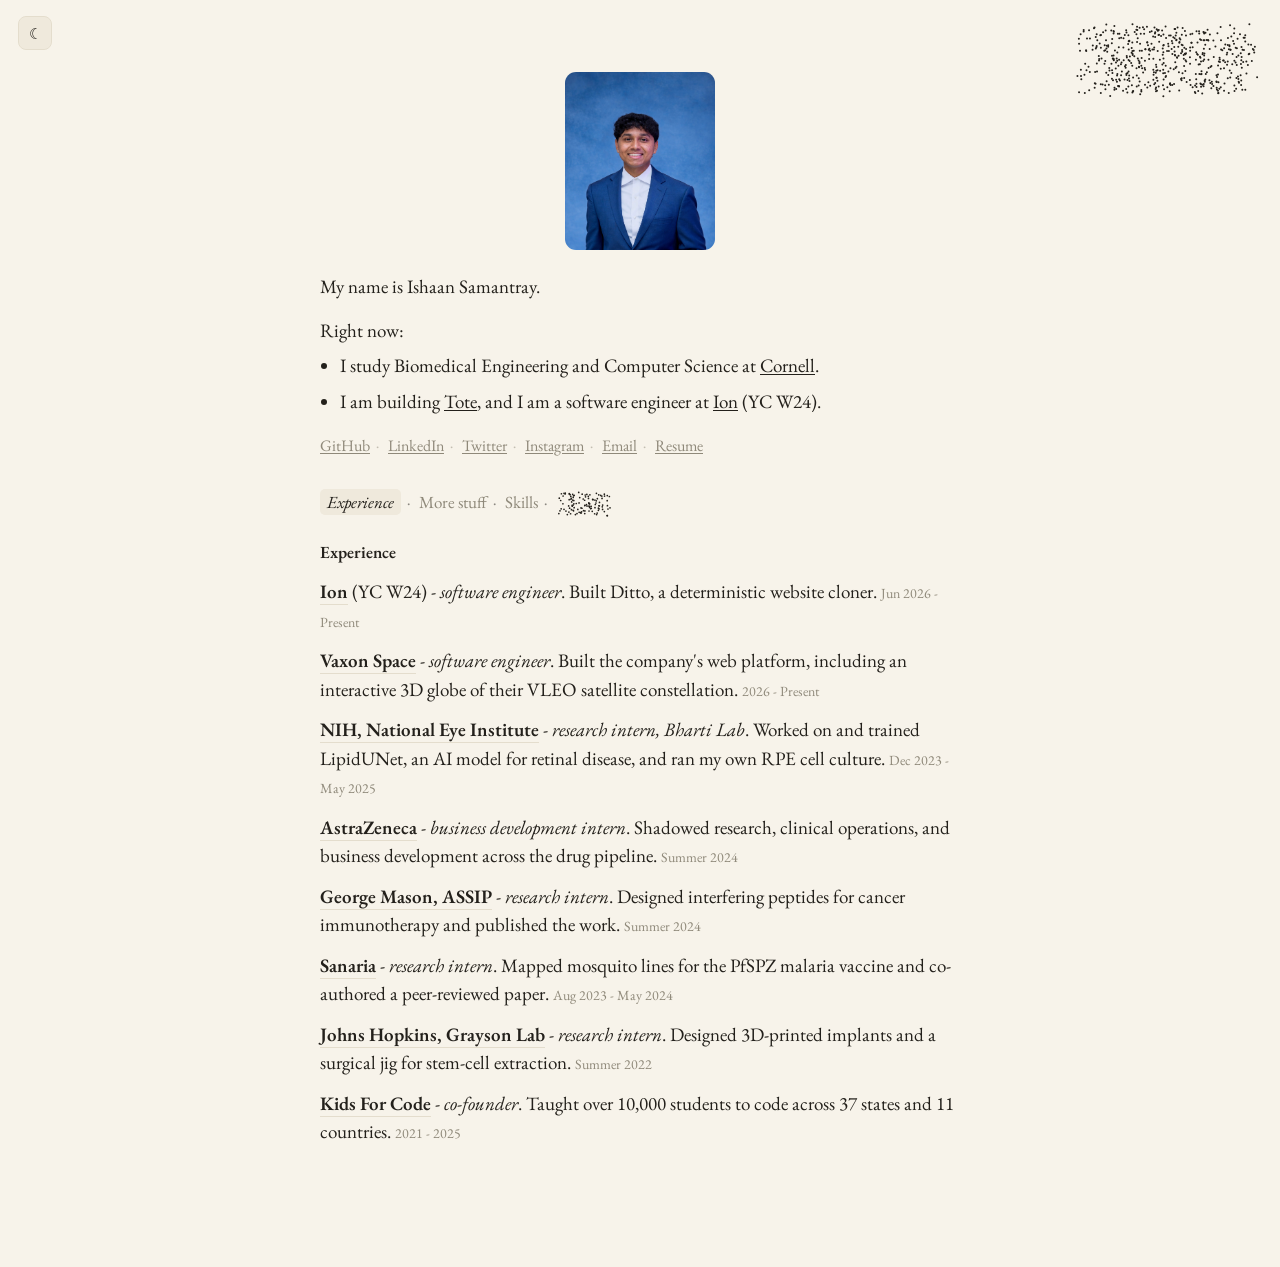
==== commit b86c0bd8: "Make the car visibly drive across the page on open and back" ====
--- a/index.html
+++ b/index.html
@@ -61,11 +61,14 @@
   nav.tabs a:hover{ color:var(--fg); }
   /* tiny car that zooms right along the tab bar = Photography */
   #photo-nav{ display:inline-flex; align-items:center; vertical-align:middle; cursor:pointer; outline:none; }
-  #navcar{ width:58px; height:26px; display:block; transition:transform .25s ease, filter .4s; }
+  #navcar{ width:58px; height:26px; display:block; transition:transform .25s ease; }
   #photo-nav:hover #navcar{ transform:translateX(6px); }
   #photo-nav:focus-visible #navcar{ transform:translateX(6px); }
-  #navcar.zoom-off{ transform:translateX(122vw) scale(1.05); filter:blur(1.1px);
-    transition:transform .8s cubic-bezier(.5,.02,.8,.25), filter .8s; }
+  /* the car that actually drives across the page, lives outside the fading content */
+  .flycar{ position:fixed; z-index:50; pointer-events:none; opacity:0; will-change:transform; }
+  .flycar.show{ opacity:1; }
+  #flycarR{ width:58px; height:26px; }
+  #flycarL{ width:112px; height:48px; }
 
   section h2{ font-size:17px; font-weight:600; margin:0 0 12px; }
   .tl{ list-style:none; margin:0; padding:0; }
@@ -133,6 +136,8 @@
 <body>
   <canvas id="motif" aria-hidden="true"></canvas>
   <button id="toggle" title="Toggle light/dark" aria-label="Toggle light or dark mode">☾</button>
+  <canvas id="flycarR" class="flycar" aria-hidden="true"></canvas>
+  <canvas id="flycarL" class="flycar" aria-hidden="true"></canvas>
 
   <main class="wrap">
     <div class="avatar" role="img" aria-label="Ishaan Samantray"></div>
@@ -303,6 +308,20 @@
     makeCar(document.getElementById('motif'), { faceRight:true, repel:true });          // decorative corner
     makeCar(document.getElementById('navcar'), { faceRight:true, gap:2, dot:0.85 });     // tiny nav button
     makeCar(document.getElementById('backcar'), { faceRight:false });                    // back control
+    makeCar(document.getElementById('flycarR'), { faceRight:true, gap:2, dot:0.85 });    // drives right on open
+    makeCar(document.getElementById('flycarL'), { faceRight:false });                    // drives left on back
+
+    // a car that drives across the whole page, on top of everything, then resets
+    var flycarR = document.getElementById('flycarR'), flycarL = document.getElementById('flycarL');
+    function flyCar(fc, fromRect, dir){
+      fc.style.transition = 'none'; fc.style.transform = 'translateX(0) scale(1)'; fc.style.filter = 'none';
+      fc.style.left = fromRect.left + 'px'; fc.style.top = fromRect.top + 'px';
+      fc.classList.add('show'); void fc.offsetWidth;
+      var dist = dir > 0 ? (window.innerWidth - fromRect.left + 160) : -(fromRect.left + fromRect.width + 160);
+      fc.style.transition = 'transform .72s cubic-bezier(.45,.02,.75,.12), filter .72s';
+      fc.style.transform = 'translateX(' + dist + 'px) scale(1.08)'; fc.style.filter = 'blur(1.1px)';
+    }
+    function flyHide(fc){ fc.classList.remove('show'); fc.style.transition = 'none'; fc.style.transform = 'translateX(0)'; fc.style.filter = 'none'; }
 
     // ---- photography page: nav car zooms right, page swipes in ----
     var navcar = document.getElementById('navcar');
@@ -326,20 +345,22 @@
       if(animating || pv.classList.contains('open')) return;
       animating = true; buildGallery();
       if(reduce){ pv.classList.add('open'); document.body.classList.add('noscroll'); pv.setAttribute('aria-hidden','false'); animating = false; return; }
-      navcar.classList.add('zoom-off');
-      mainEl.classList.add('exit-left');
-      setTimeout(function(){ pv.classList.add('open'); pv.setAttribute('aria-hidden','false'); document.body.classList.add('noscroll'); }, 360);
-      setTimeout(function(){ navcar.classList.remove('zoom-off'); }, 1000);
-      setTimeout(function(){ animating = false; }, 1150);
+      var rect = navcar.getBoundingClientRect();
+      navcar.style.visibility = 'hidden';          // the little car "leaves"
+      flyCar(flycarR, rect, 1);                     // and speeds off to the right across the page
+      setTimeout(function(){ mainEl.classList.add('exit-left'); }, 280);
+      setTimeout(function(){ pv.classList.add('open'); pv.setAttribute('aria-hidden','false'); document.body.classList.add('noscroll'); }, 440);
+      setTimeout(function(){ flyHide(flycarR); navcar.style.visibility = ''; animating = false; }, 950);
     }
     function closePhotos(){
       if(animating || !pv.classList.contains('open')) return;
       animating = true;
       if(reduce){ pv.classList.remove('open'); pv.setAttribute('aria-hidden','true'); document.body.classList.remove('noscroll'); mainEl.classList.remove('exit-left'); animating = false; return; }
-      pvBack.classList.add('drive-left');
-      pv.classList.remove('open'); pv.setAttribute('aria-hidden','true');
-      mainEl.classList.remove('exit-left');
-      setTimeout(function(){ pvBack.classList.remove('drive-left'); document.body.classList.remove('noscroll'); animating = false; }, 720);
+      var rect = document.getElementById('backcar').getBoundingClientRect();
+      pvBack.style.visibility = 'hidden';           // the back car "leaves"
+      flyCar(flycarL, rect, -1);                    // and drives left back to the home page
+      setTimeout(function(){ pv.classList.remove('open'); pv.setAttribute('aria-hidden','true'); mainEl.classList.remove('exit-left'); document.body.classList.remove('noscroll'); }, 200);
+      setTimeout(function(){ flyHide(flycarL); pvBack.style.visibility = ''; animating = false; }, 850);
     }
     photoNav.addEventListener('click', openPhotos);
     photoNav.addEventListener('keydown', function(e){ if(e.key === 'Enter' || e.key === ' '){ e.preventDefault(); openPhotos(); } });
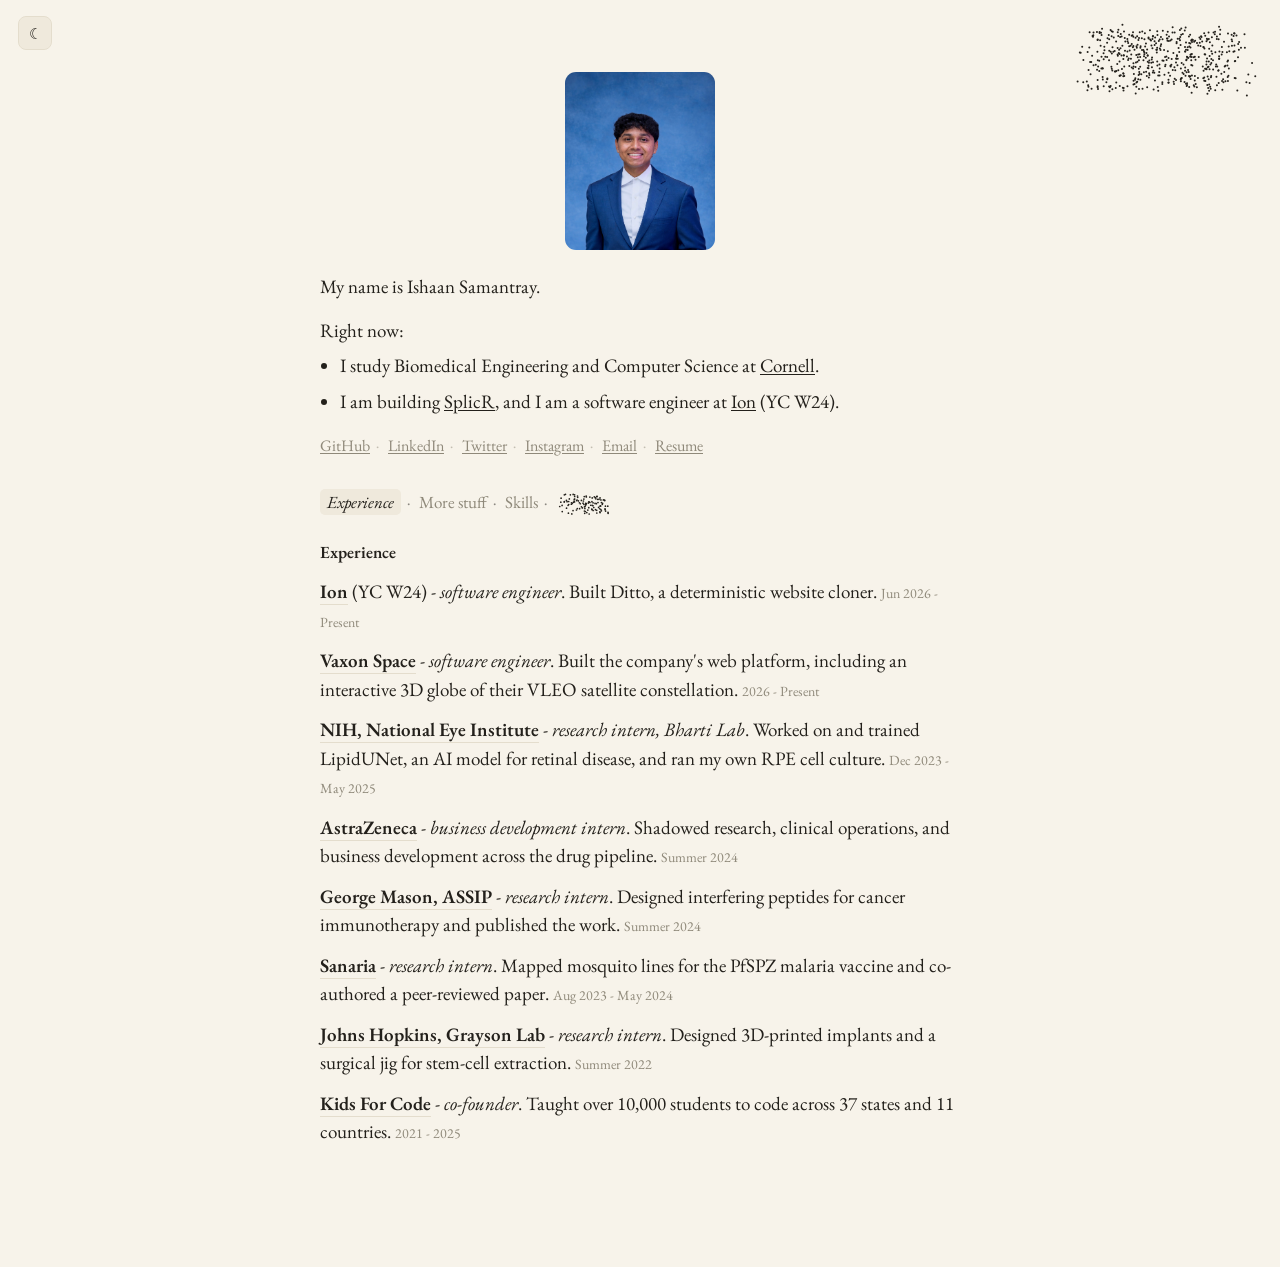
==== commit 960caf1d: "Update home and projects: now building SplicR (replaces Tote)" ====
--- a/index.html
+++ b/index.html
@@ -146,7 +146,7 @@
       <p class="rn">Right now:</p>
       <ul>
         <li>I study Biomedical Engineering and Computer Science at <a href="https://www.cornell.edu" target="_blank" rel="noopener">Cornell</a>.</li>
-        <li>I am building <a href="https://usetote.dev" target="_blank" rel="noopener">Tote</a>, and I am a software engineer at <a href="https://ion.design" target="_blank" rel="noopener">Ion</a> (YC W24).</li>
+        <li>I am building <a href="https://www.splicr.org/" target="_blank" rel="noopener">SplicR</a>, and I am a software engineer at <a href="https://ion.design" target="_blank" rel="noopener">Ion</a> (YC W24).</li>
       </ul>
       <div class="contact">
         <a href="https://github.com/devteamaegis" target="_blank" rel="noopener">GitHub</a><span class="sep">·</span>
@@ -182,7 +182,7 @@
     <section id="tab-more" hidden>
       <h2>More stuff</h2>
       <ul class="plist">
-        <li><a href="https://usetote.dev" target="_blank" rel="noopener">Tote</a> <span class="sub">- making the world's commerce work for AI agents.</span></li>
+        <li><a href="https://www.splicr.org/" target="_blank" rel="noopener">SplicR</a> <span class="sub">- turns pooled CRISPR screens from raw reads into a ranked hit list for labs.</span></li>
         <li><a href="https://github.com/ion-design/ditto.site" target="_blank" rel="noopener">Ditto</a> <span class="sub">- open-source deterministic website cloner. 1k+ GitHub stars, #2 on Product Hunt.</span></li>
         <li><a href="https://kids4code.org/teachers" target="_blank" rel="noopener">Kids For Code</a> <span class="sub">- nonprofit that taught 10,000+ kids to code.</span></li>
         <li><a href="https://github.com/devteamaegis" target="_blank" rel="noopener">42 merged open-source pull requests</a> <span class="sub">- across 29 orgs (LanceDB, Sentry, Cohere, Pydantic, and more).</span></li>
